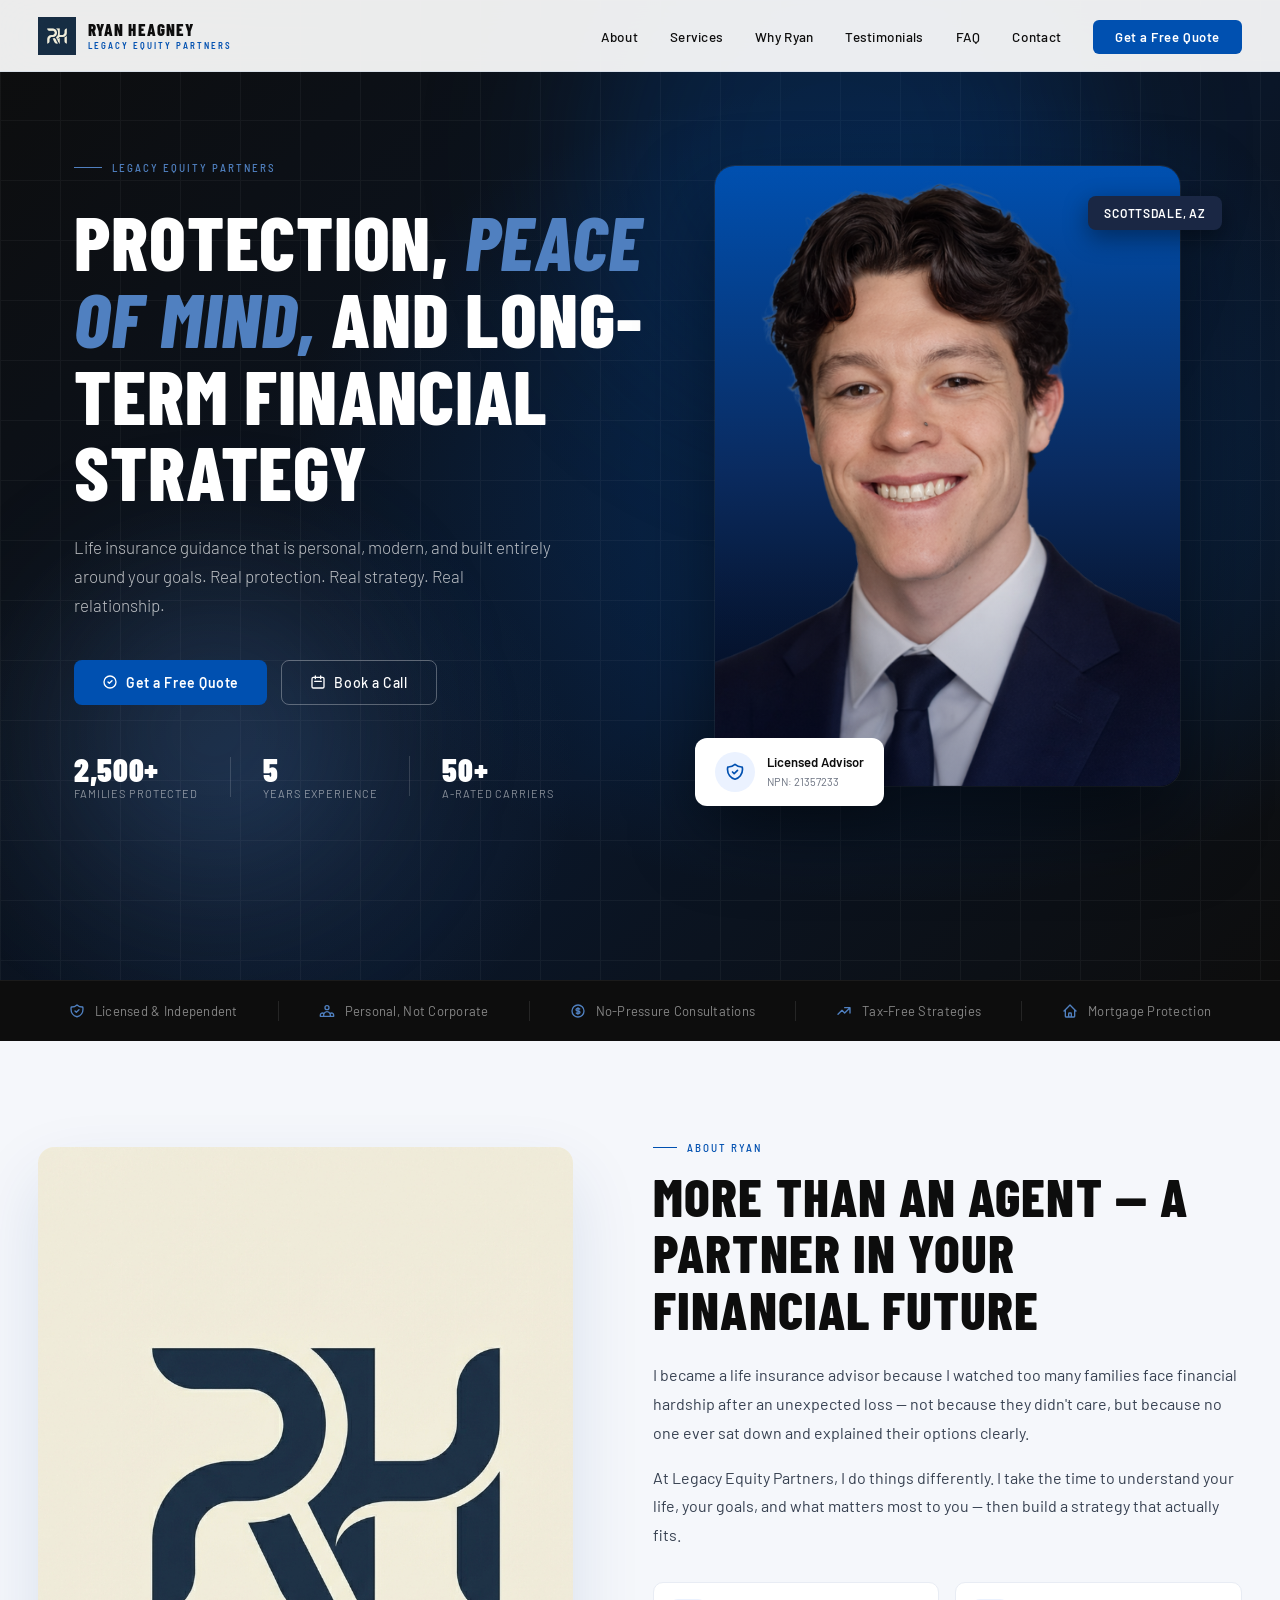
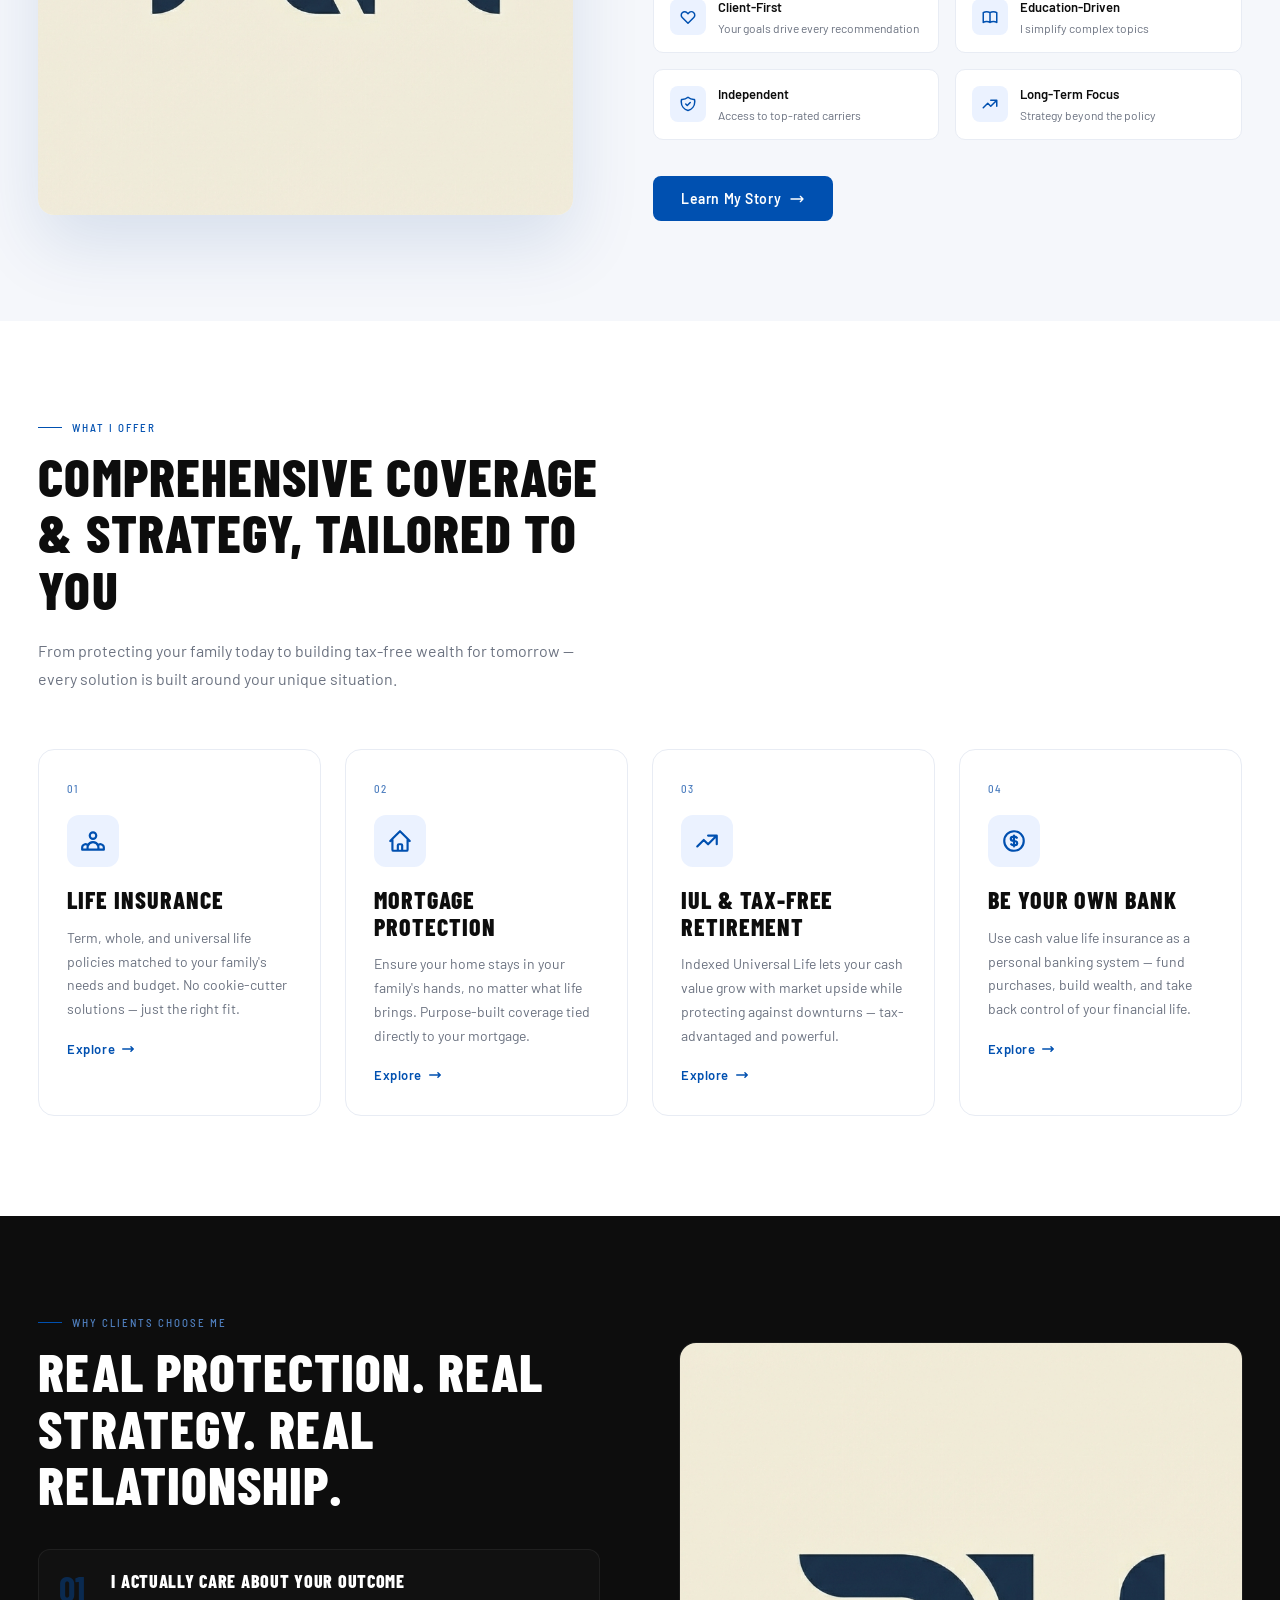
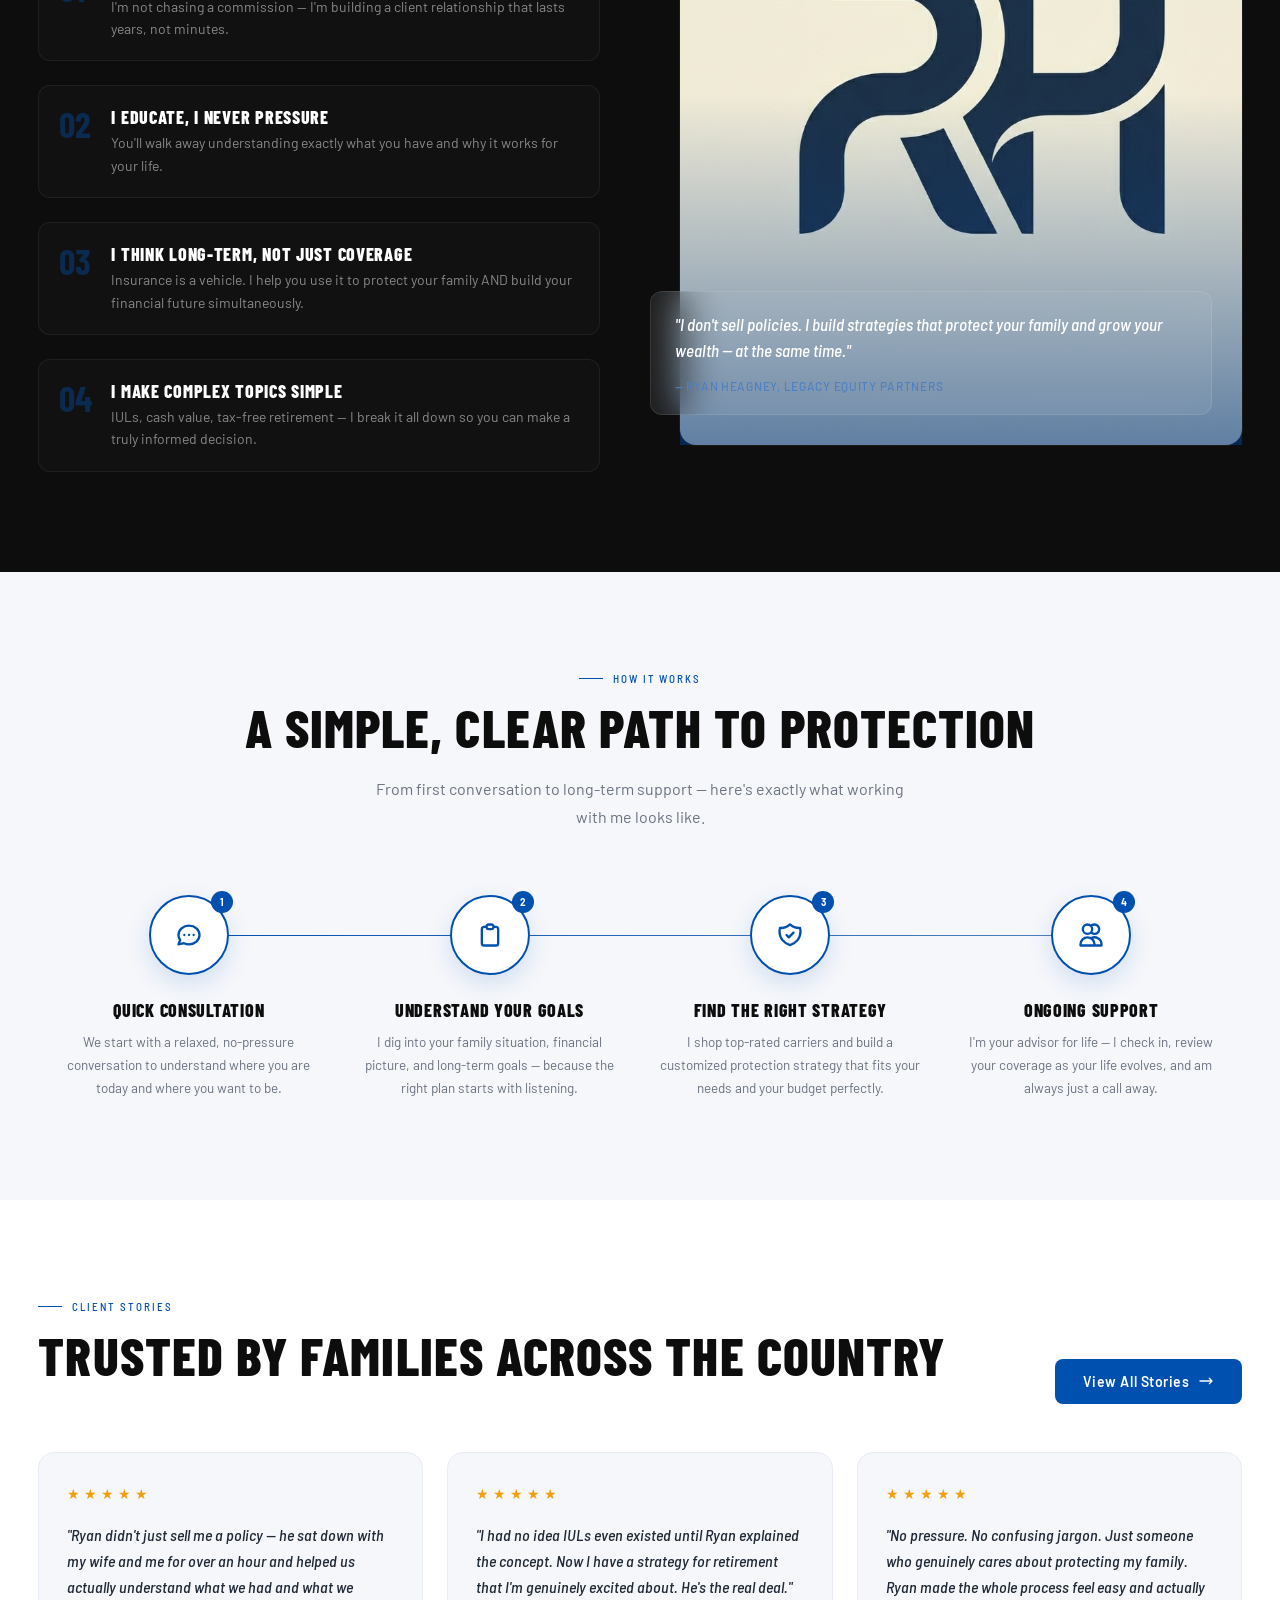
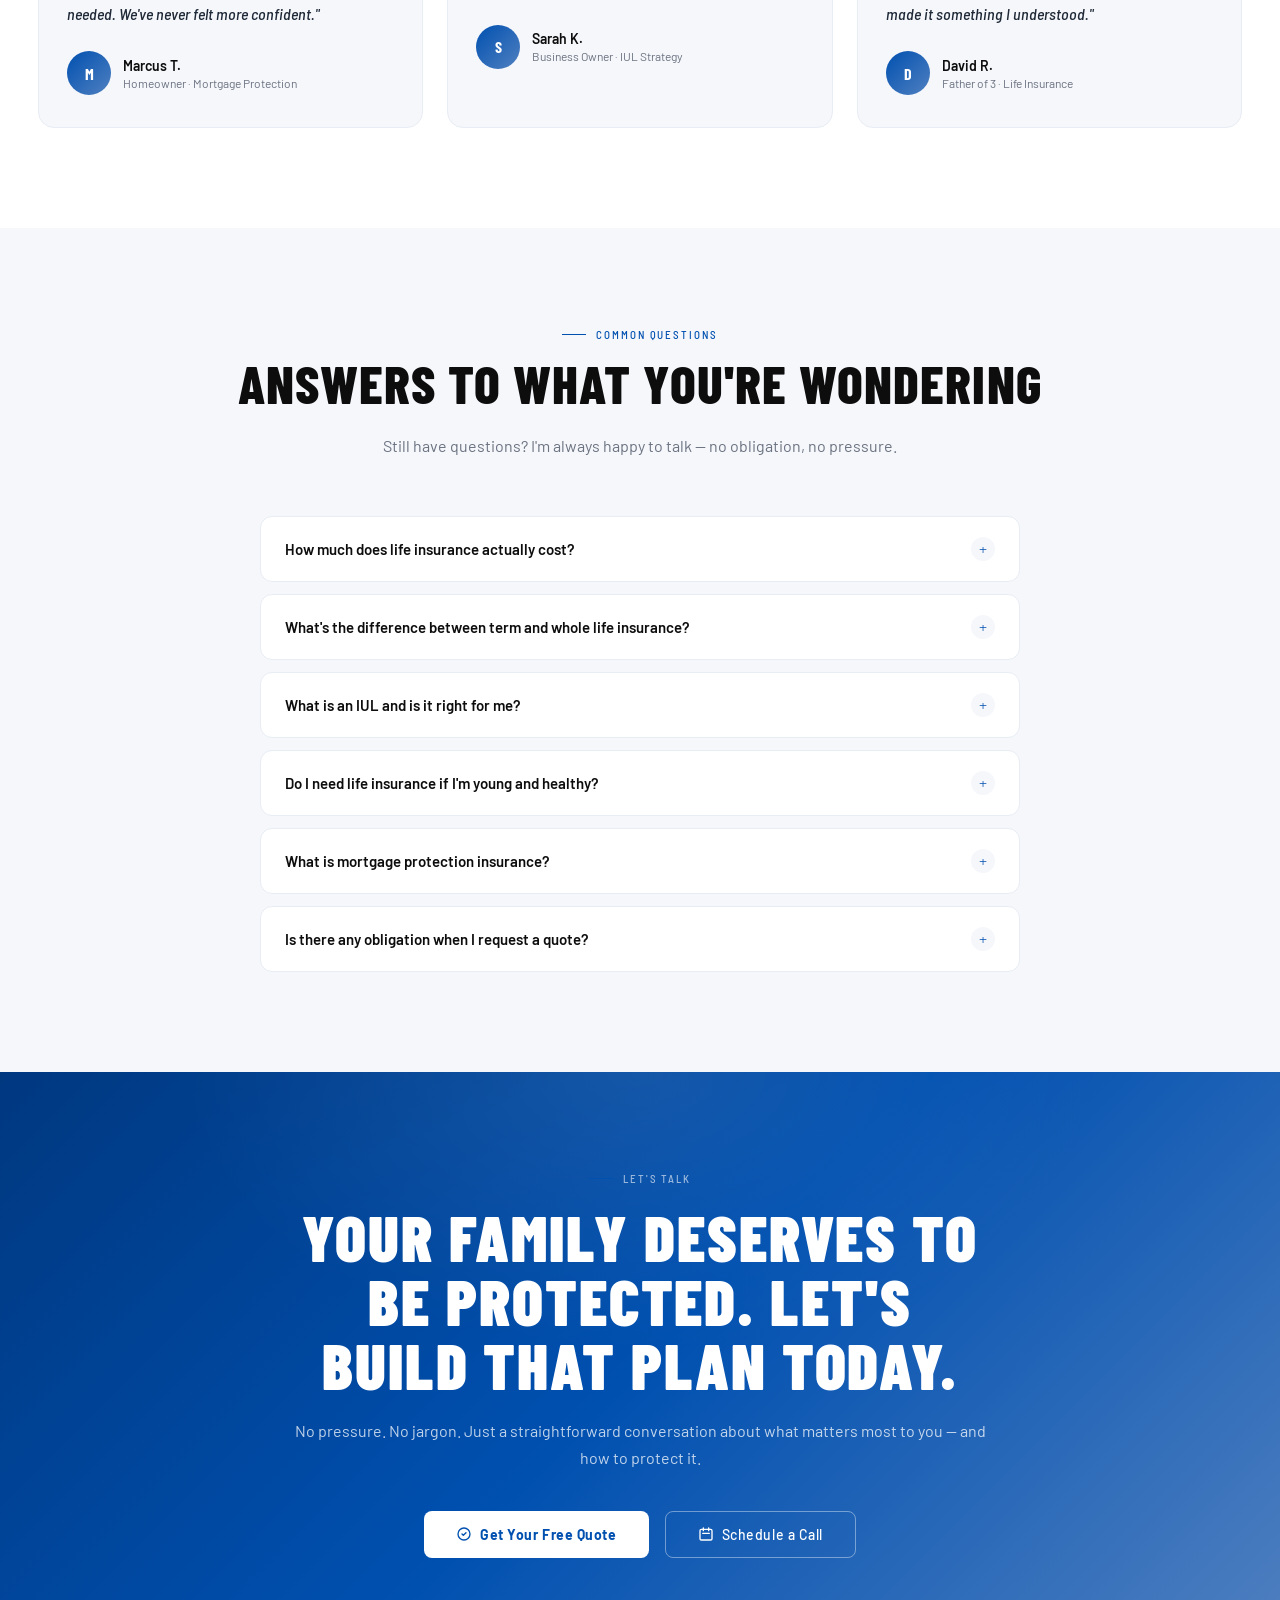
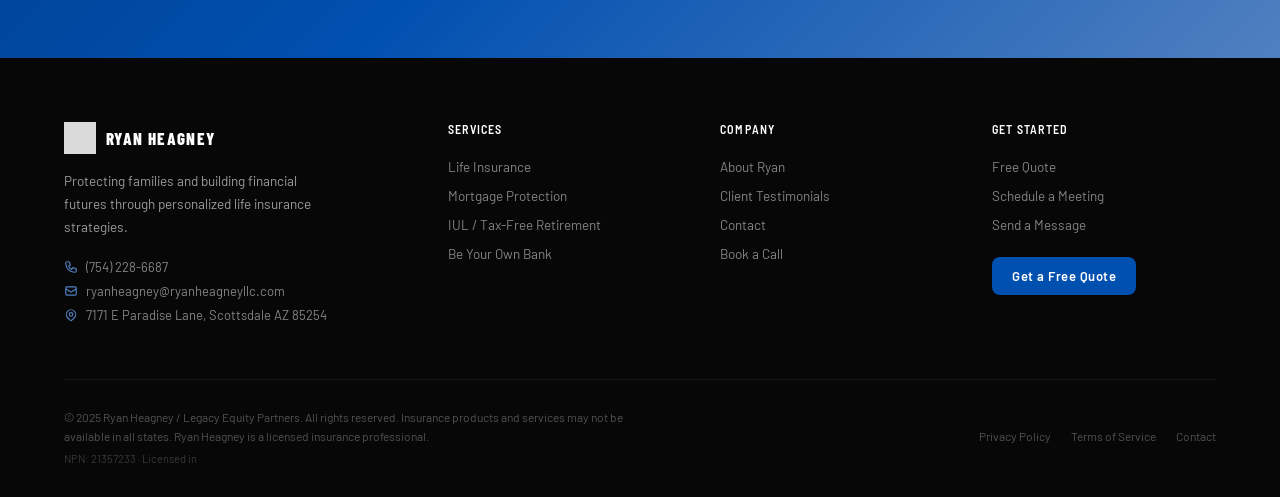
==== index.html @ da9a0074 "Change Scottsdale AZ tag to deep navy to match Ryan's suit" ====
<!DOCTYPE html>
<html lang="en">
<head>
<meta charset="UTF-8">
<meta name="viewport" content="width=device-width, initial-scale=1.0">
<title>Ryan Heagney | Legacy Equity Partners</title>
<meta name="description" content="Ryan Heagney — personalized life insurance, mortgage protection, IUL, and tax-free retirement strategies. Legacy Equity Partners, Scottsdale AZ.">
  <!-- Open Graph / Social Preview -->
  <meta property="og:type" content="website">
  <meta property="og:url" content="https://ryanheagney.com/">
  <meta property="og:title" content="Ryan Heagney | Legacy Equity Partners">
  <meta property="og:description" content="Personalized life insurance, mortgage protection, IUL, and tax-free retirement strategies. Scottsdale, AZ.">
  <meta property="og:image" content="https://ryanheagney.com/og-image.png">
  <meta property="og:image:width" content="1050">
  <meta property="og:image:height" content="600">
  <meta name="twitter:card" content="summary_large_image">
  <meta name="twitter:image" content="https://ryanheagney.com/og-image.png">

<link rel="preconnect" href="https://fonts.googleapis.com">
<link rel="preconnect" href="https://fonts.gstatic.com" crossorigin>
<link href="https://fonts.googleapis.com/css2?family=Barlow+Condensed:wght@400;500;600;700;800;900&family=Barlow:wght@300;400;500;600;700&family=Barlow+Semi+Condensed:wght@400;500;600;700&display=swap" rel="stylesheet">
<style>
:root {
  --blue-primary: #0050B0;
  --blue-secondary: #5080C0;
  --blue-dark: #003880;
  --blue-light: #EBF2FF;
  --black: #0D0D0D;
  --white: #FFFFFF;
  --gray-light: #F5F7FB;
  --gray-mid: #E8ECF4;
  --gray-text: #6B7280;
  --gold: #C9A84C;
  --font-display: "Barlow Condensed", "Barlow Semi Condensed", sans-serif;
  --font-body: "Barlow", sans-serif;
  --font-mono: "Barlow Semi Condensed", sans-serif;
}

*, *::before, *::after { box-sizing: border-box; margin: 0; padding: 0; }

html { scroll-behavior: smooth; font-size: 16px; }

body {
  font-family: var(--font-body);
  color: var(--black);
  background: var(--white);
  overflow-x: hidden;
  -webkit-font-smoothing: antialiased;
}

/* ── NAVBAR ── */
nav {
  position: fixed; top: 0; left: 0; right: 0; z-index: 100;
  display: flex; align-items: center; justify-content: space-between;
  padding: 0 3%;
  height: 72px;
  background: rgba(255,255,255,0.92);
  backdrop-filter: blur(20px);
  border-bottom: 1px solid rgba(0,80,176,0.08);
  transition: all 0.3s ease;
}
nav.scrolled {
  height: 64px;
  background: rgba(255,255,255,0.97);
  box-shadow: 0 4px 30px rgba(0,56,128,0.08);
}
.nav-logo {
  display: flex; align-items: center; gap: 12px; text-decoration: none;
}
.nav-logo img { height: 38px; width: auto; }
.nav-logo-text { display: flex; flex-direction: column; line-height: 1; }
.nav-logo-name {
  font-family: var(--font-display); font-weight: 800; font-size: 17px;
  color: var(--black); letter-spacing: 0.06em; text-transform: uppercase;
}
.nav-logo-sub {
  font-family: var(--font-mono); font-size: 9px; font-weight: 600;
  color: var(--blue-primary); letter-spacing: 0.22em; text-transform: uppercase;
  margin-top: 3px;
}
.nav-links {
  display: flex; align-items: center; gap: 32px;
  list-style: none;
}
.nav-links a {
  font-size: 13.5px; font-weight: 500; color: var(--black);
  text-decoration: none; letter-spacing: 0.02em;
  transition: color 0.2s;
  position: relative;
}
.nav-links a::after {
  content: ""; position: absolute; bottom: -3px; left: 0; right: 0;
  height: 1.5px; background: var(--blue-primary);
  transform: scaleX(0); transform-origin: left;
  transition: transform 0.25s ease;
}
.nav-links a:hover { color: var(--blue-primary); }
.nav-links a:hover::after { transform: scaleX(1); }
.nav-cta {
  background: var(--blue-primary); color: var(--white) !important;
  padding: 9px 22px; border-radius: 6px;
  font-size: 13px !important; font-weight: 600 !important;
  transition: background 0.2s, transform 0.2s !important;
  letter-spacing: 0.04em !important;
}
.nav-cta::after { display: none !important; }
.nav-cta:hover { background: var(--blue-dark) !important; transform: translateY(-1px) !important; }

.hamburger { display: none; flex-direction: column; gap: 5px; cursor: pointer; padding: 4px; }
.hamburger span { width: 24px; height: 2px; background: var(--black); border-radius: 2px; transition: all 0.3s; display: block; }

.mobile-menu {
  display: none; position: fixed; top: 72px; left: 0; right: 0;
  background: var(--white); border-bottom: 1px solid var(--gray-mid);
  padding: 20px 5% 28px; z-index: 99;
  box-shadow: 0 8px 30px rgba(0,0,0,0.08);
}
.mobile-menu.open { display: block; }
.mobile-menu a {
  display: block; padding: 12px 0; border-bottom: 1px solid var(--gray-mid);
  font-size: 15px; font-weight: 500; color: var(--black); text-decoration: none;
}
.mobile-menu a:last-child { border-bottom: none; }
.mobile-cta-wrap { margin-top: 16px; }
.mobile-cta-wrap a { border-bottom: none !important; }

/* ── HERO ── */
.hero {
  min-height: 100vh;
  background: var(--black);
  position: relative; overflow: hidden;
  display: flex; align-items: center;
  padding-top: 72px;
}
.hero-bg-gradient {
  position: absolute; inset: 0;
  background: radial-gradient(ellipse 80% 70% at 70% 50%, rgba(0,80,176,0.35) 0%, transparent 60%),
              radial-gradient(ellipse 50% 60% at 20% 80%, rgba(80,128,192,0.15) 0%, transparent 50%),
              linear-gradient(135deg, #0D0D0D 0%, #0a1628 60%, #0D0D0D 100%);
}
.hero-grid-lines {
  position: absolute; inset: 0; opacity: 0.04;
  background-image: linear-gradient(var(--white) 1px, transparent 1px),
                    linear-gradient(90deg, var(--white) 1px, transparent 1px);
  background-size: 60px 60px;
}
.hero-orb {
  position: absolute; border-radius: 50%;
  filter: blur(80px); pointer-events: none;
}
.hero-orb-1 {
  width: 500px; height: 500px;
  background: rgba(0,80,176,0.25);
  top: -100px; right: 15%;
  animation: orbFloat 8s ease-in-out infinite;
}
.hero-orb-2 {
  width: 300px; height: 300px;
  background: rgba(80,128,192,0.18);
  bottom: 10%; left: 5%;
  animation: orbFloat 11s ease-in-out infinite reverse;
}
@keyframes orbFloat {
  0%, 100% { transform: translateY(0px) scale(1); }
  50% { transform: translateY(-30px) scale(1.05); }
}
.hero-inner {
  position: relative; z-index: 2;
  width: 100%; max-width: 1400px; margin: 0 auto;
  padding: 80px 3% 80px;
  display: grid; grid-template-columns: 55fr 45fr;
  gap: 40px; align-items: center;
}
.hero-content { color: var(--white); }
.hero-eyebrow {
  display: inline-flex; align-items: center; gap: 10px;
  font-family: var(--font-mono); font-size: 11px; font-weight: 500;
  letter-spacing: 0.18em; text-transform: uppercase;
  color: var(--blue-secondary);
  margin-bottom: 28px;
  opacity: 0; animation: fadeUp 0.7s ease 0.2s forwards;
}
.hero-eyebrow::before {
  content: ""; width: 28px; height: 1px; background: var(--blue-secondary);
}
.hero-headline {
  font-family: var(--font-display);
  font-size: clamp(46px, 6vw, 80px);
  font-weight: 800; line-height: 1.0;
  margin-bottom: 24px; letter-spacing: 0.01em;
  text-transform: uppercase;
  opacity: 0; animation: fadeUp 0.7s ease 0.4s forwards;
}
.hero-headline em {
  font-style: italic; color: var(--blue-secondary);
}
.hero-sub {
  font-size: 17px; font-weight: 300; line-height: 1.7;
  color: rgba(255,255,255,0.72); max-width: 480px;
  margin-bottom: 40px;
  opacity: 0; animation: fadeUp 0.7s ease 0.6s forwards;
}
.hero-actions {
  display: flex; gap: 14px; flex-wrap: wrap;
  opacity: 0; animation: fadeUp 0.7s ease 0.8s forwards;
}
.btn-primary {
  display: inline-flex; align-items: center; gap: 8px;
  background: var(--blue-primary); color: var(--white);
  padding: 14px 28px; border-radius: 8px;
  font-size: 14px; font-weight: 600; letter-spacing: 0.04em;
  text-decoration: none; transition: all 0.25s ease;
  border: none; cursor: pointer;
}
.btn-primary:hover { background: var(--blue-dark); transform: translateY(-2px); box-shadow: 0 8px 25px rgba(0,80,176,0.4); }
.btn-outline {
  display: inline-flex; align-items: center; gap: 8px;
  background: transparent; color: var(--white);
  padding: 13px 28px; border-radius: 8px;
  font-size: 14px; font-weight: 500; letter-spacing: 0.04em;
  text-decoration: none; transition: all 0.25s ease;
  border: 1.5px solid rgba(255,255,255,0.3); cursor: pointer;
}
.btn-outline:hover { border-color: var(--white); background: rgba(255,255,255,0.07); transform: translateY(-2px); }
.hero-trust {
  margin-top: 48px; display: flex; gap: 32px; flex-wrap: wrap;
  opacity: 0; animation: fadeUp 0.7s ease 1s forwards;
}
.trust-item {
  display: flex; flex-direction: column; gap: 2px;
}
.trust-num {
  font-family: var(--font-display); font-size: 32px; font-weight: 900;
  color: var(--white); line-height: 1; text-transform: uppercase; letter-spacing: 0.02em;
}
.trust-label {
  font-size: 11px; font-weight: 400; letter-spacing: 0.08em;
  color: rgba(255,255,255,0.5); text-transform: uppercase;
}
.hero-divider {
  width: 1px; height: 40px; background: rgba(255,255,255,0.15);
  align-self: center;
}

/* Hero image panel */
.hero-image-wrap {
  position: relative;
  opacity: 0; animation: fadeLeft 0.9s ease 0.5s forwards;
}
.hero-img-card {
  position: relative; border-radius: 20px; overflow: hidden;
  aspect-ratio: 3/4; max-height: 620px;
  box-shadow: 0 40px 80px rgba(0,0,0,0.5), 0 0 0 1px rgba(255,255,255,0.08);
  background: linear-gradient(180deg, #0050B0 0%, #0a2a5e 50%, #050e1f 85%, #000000 100%);
}
.hero-img-card img {
  width: 100%; height: 100%; object-fit: cover; object-position: 35% 0%; display: block;
}
.hero-img-card::after {
  content: ""; position: absolute; inset: 0;
  background: linear-gradient(180deg, transparent 60%, rgba(0,20,70,0.3) 100%);
}
.hero-badge {
  position: absolute; bottom: -20px; left: -20px;
  background: var(--white); border-radius: 12px;
  padding: 14px 20px;
  box-shadow: 0 20px 50px rgba(0,0,0,0.2);
  display: flex; align-items: center; gap: 12px;
  z-index: 3;
}
.hero-badge-icon {
  width: 40px; height: 40px; border-radius: 50%;
  background: var(--blue-light);
  display: flex; align-items: center; justify-content: center;
  flex-shrink: 0;
}
.hero-badge-icon svg { width: 20px; height: 20px; color: var(--blue-primary); }
.hero-badge-text strong {
  display: block; font-size: 13px; font-weight: 600; color: var(--black);
}
.hero-badge-text span {
  font-size: 11px; color: var(--gray-text); font-weight: 400;
}
.hero-float-tag {
  position: absolute; top: 30px; right: -16px;
  background: #1a2744; color: var(--white);
  border-radius: 8px; padding: 10px 16px;
  font-size: 12px; font-weight: 600; letter-spacing: 0.06em;
  text-transform: uppercase; z-index: 3;
  box-shadow: 0 8px 25px rgba(0,0,0,0.4);
}

@keyframes fadeUp {
  from { opacity: 0; transform: translateY(24px); }
  to { opacity: 1; transform: translateY(0); }
}
@keyframes fadeLeft {
  from { opacity: 0; transform: translateX(30px); }
  to { opacity: 1; transform: translateX(0); }
}

/* ── TRUST BAR ── */
.trust-bar {
  background: var(--black);
  border-top: 1px solid rgba(255,255,255,0.06);
  padding: 20px 5%;
}
.trust-bar-inner {
  max-width: 1400px; margin: 0 auto;
  display: flex; align-items: center; justify-content: center;
  gap: 40px; flex-wrap: wrap;
}
.trust-bar-item {
  display: flex; align-items: center; gap: 10px;
  font-size: 13px; color: rgba(255,255,255,0.5);
  font-weight: 400; letter-spacing: 0.02em;
}
.trust-bar-item svg { width: 16px; height: 16px; color: var(--blue-secondary); flex-shrink: 0; }
.trust-bar-sep { width: 1px; height: 20px; background: rgba(255,255,255,0.1); }

/* ── SECTIONS GENERAL ── */
section { padding: 100px 3%; }
.section-inner { max-width: 1400px; margin: 0 auto; }

.section-eyebrow {
  font-family: var(--font-mono); font-size: 11px; font-weight: 500;
  letter-spacing: 0.18em; text-transform: uppercase;
  color: var(--blue-primary); margin-bottom: 14px;
  display: flex; align-items: center; gap: 10px;
}
.section-eyebrow::before { content: ""; width: 24px; height: 1px; background: var(--blue-primary); }

.section-title {
  font-family: var(--font-display);
  font-size: clamp(36px, 4.2vw, 58px); font-weight: 800;
  line-height: 1.05; letter-spacing: 0.02em;
  text-transform: uppercase; margin-bottom: 20px;
}
.section-sub {
  font-size: 16px; line-height: 1.75; color: var(--gray-text); max-width: 560px;
}

/* scroll reveal */
.reveal {
  opacity: 0; transform: translateY(30px);
  transition: opacity 0.7s ease, transform 0.7s ease;
}
.reveal.visible { opacity: 1; transform: none; }

/* ── ABOUT PREVIEW ── */
.about-section { background: var(--gray-light); }
.about-grid {
  display: grid; grid-template-columns: 1fr 1.1fr;
  gap: 80px; align-items: center;
}
.about-img-wrap { position: relative; }
.about-img-frame {
  border-radius: 16px; overflow: hidden;
  aspect-ratio: 4/5;
  box-shadow: 0 30px 70px rgba(0,56,128,0.12);
}
.about-img-frame img {
  width: 100%; height: 100%; object-fit: cover; object-position: 35% 0%; display: block;
  filter: saturate(0.9);
}
.about-accent {
  position: absolute; bottom: -24px; right: -24px;
  width: 160px; height: 160px;
  border-radius: 16px;
  background: linear-gradient(135deg, var(--blue-primary), var(--blue-secondary));
  z-index: -1;
}
.about-accent-2 {
  position: absolute; top: -12px; left: -12px;
  width: 80px; height: 80px; border-radius: 10px;
  background: var(--blue-light);
  z-index: -1;
}
.about-content { }
.about-title { margin-bottom: 24px; }
.about-body {
  font-size: 16px; line-height: 1.8; color: #374151;
  margin-bottom: 32px;
}
.about-body p { margin-bottom: 16px; }
.about-pillars {
  display: grid; grid-template-columns: 1fr 1fr;
  gap: 16px; margin-bottom: 36px;
}
.pillar {
  display: flex; align-items: flex-start; gap: 12px;
  padding: 16px; background: var(--white); border-radius: 10px;
  border: 1px solid var(--gray-mid);
}
.pillar-icon {
  width: 36px; height: 36px; border-radius: 8px;
  background: var(--blue-light);
  display: flex; align-items: center; justify-content: center;
  flex-shrink: 0;
}
.pillar-icon svg { width: 18px; height: 18px; color: var(--blue-primary); }
.pillar-text strong { display: block; font-size: 13px; font-weight: 600; margin-bottom: 2px; }
.pillar-text span { font-size: 12px; color: var(--gray-text); }

/* ── SERVICES ── */
.services-section { background: var(--white); }
.services-grid {
  display: grid; grid-template-columns: repeat(4, 1fr);
  gap: 24px; margin-top: 56px;
}
.service-card {
  background: var(--white); border: 1px solid var(--gray-mid);
  border-radius: 16px; padding: 32px 28px;
  transition: all 0.3s ease; cursor: pointer;
  position: relative; overflow: hidden;
}
.service-card::before {
  content: ""; position: absolute; top: 0; left: 0; right: 0;
  height: 3px; background: linear-gradient(90deg, var(--blue-primary), var(--blue-secondary));
  transform: scaleX(0); transform-origin: left; transition: transform 0.3s ease;
}
.service-card:hover { transform: translateY(-6px); box-shadow: 0 20px 50px rgba(0,80,176,0.1); border-color: var(--blue-secondary); }
.service-card:hover::before { transform: scaleX(1); }
.service-num {
  font-family: var(--font-mono); font-size: 11px; font-weight: 500;
  color: var(--blue-secondary); letter-spacing: 0.1em;
  margin-bottom: 20px;
}
.service-icon {
  width: 52px; height: 52px; border-radius: 12px;
  background: var(--blue-light); margin-bottom: 20px;
  display: flex; align-items: center; justify-content: center;
}
.service-icon svg { width: 26px; height: 26px; color: var(--blue-primary); }
.service-title {
  font-family: var(--font-display); font-size: 24px; font-weight: 800;
  margin-bottom: 12px; line-height: 1.1; text-transform: uppercase;
  letter-spacing: 0.04em;
}
.service-desc { font-size: 14px; line-height: 1.7; color: var(--gray-text); margin-bottom: 20px; }
.service-link {
  font-size: 13px; font-weight: 600; color: var(--blue-primary);
  text-decoration: none; letter-spacing: 0.04em;
  display: flex; align-items: center; gap: 6px;
  transition: gap 0.2s;
}
.service-card:hover .service-link { gap: 10px; }

/* ── WHY RYAN ── */
.why-section { background: var(--black); color: var(--white); }
.why-grid {
  display: grid; grid-template-columns: 1fr 1fr;
  gap: 80px; align-items: center;
}
.why-list { margin-top: 36px; display: flex; flex-direction: column; gap: 24px; }
.why-item {
  display: flex; gap: 16px; align-items: flex-start;
  padding: 20px; border-radius: 12px;
  border: 1px solid rgba(255,255,255,0.06);
  background: rgba(255,255,255,0.02);
  transition: all 0.3s;
}
.why-item:hover { background: rgba(0,80,176,0.12); border-color: rgba(0,80,176,0.3); }
.why-num {
  font-family: var(--font-display); font-size: 36px; font-weight: 700;
  color: rgba(0,80,176,0.4); line-height: 1; flex-shrink: 0;
  min-width: 36px;
}
.why-text strong { display: block; font-family: var(--font-display); font-size: 18px; font-weight: 800; margin-bottom: 4px; color: var(--white); text-transform: uppercase; letter-spacing: 0.04em; }
.why-text span { font-size: 14px; color: rgba(255,255,255,0.5); line-height: 1.6; }
.why-img-wrap { position: relative; }
.why-img-frame {
  border-radius: 16px; overflow: hidden; aspect-ratio: 4/5;
  box-shadow: 0 0 0 1px rgba(255,255,255,0.06);
}
.why-img-frame img {
  width: 100%; height: 100%; object-fit: cover; object-position: 35% 0%; display: block;
}
.why-img-frame::after {
  content: ""; position: absolute; inset: 0;
  background: linear-gradient(180deg, transparent 50%, rgba(0,56,128,0.6) 100%);
}
.why-quote {
  position: absolute; bottom: 30px; left: -30px; right: 30px;
  background: rgba(255,255,255,0.06); backdrop-filter: blur(20px);
  border: 1px solid rgba(255,255,255,0.1);
  border-radius: 12px; padding: 20px 24px; z-index: 2;
}
.why-quote p {
  font-family: "Barlow Semi Condensed", sans-serif; font-size: 17px;
  font-style: italic; font-weight: 500; color: var(--white); line-height: 1.5;
  margin-bottom: 12px;
}
.why-quote cite {
  font-size: 12px; font-style: normal; font-weight: 500;
  color: var(--blue-secondary); letter-spacing: 0.06em; text-transform: uppercase;
}

/* ── PROCESS ── */
.process-section { background: var(--gray-light); }
.process-header { text-align: center; margin-bottom: 64px; }
.process-header .section-sub { margin: 0 auto; }
.process-steps {
  display: grid; grid-template-columns: repeat(4, 1fr);
  gap: 0; position: relative;
}
.process-steps::before {
  content: ""; position: absolute; top: 40px; left: 12.5%; right: 12.5%;
  height: 1px; background: linear-gradient(90deg, var(--blue-primary), var(--blue-secondary));
  z-index: 0;
}
.process-step { text-align: center; padding: 0 20px; position: relative; z-index: 1; }
.step-circle {
  width: 80px; height: 80px; border-radius: 50%;
  background: var(--white); border: 2px solid var(--blue-primary);
  display: flex; align-items: center; justify-content: center;
  margin: 0 auto 24px; position: relative;
  box-shadow: 0 8px 25px rgba(0,80,176,0.15);
  transition: all 0.3s;
}
.process-step:hover .step-circle {
  background: var(--blue-primary); transform: scale(1.08);
}
.step-circle svg { width: 28px; height: 28px; color: var(--blue-primary); transition: color 0.3s; }
.process-step:hover .step-circle svg { color: var(--white); }
.step-num {
  position: absolute; top: -6px; right: -6px;
  width: 22px; height: 22px; border-radius: 50%;
  background: var(--blue-primary); color: var(--white);
  font-size: 10px; font-weight: 700; display: flex; align-items: center; justify-content: center;
}
.step-title { font-family: var(--font-display); font-size: 18px; font-weight: 800; margin-bottom: 10px; text-transform: uppercase; letter-spacing: 0.04em; }
.step-desc { font-size: 13.5px; line-height: 1.7; color: var(--gray-text); }

/* ── TESTIMONIALS ── */
.testimonials-section { background: var(--white); }
.testi-header { display: flex; justify-content: space-between; align-items: flex-end; margin-bottom: 48px; }
.testi-grid { display: grid; grid-template-columns: repeat(3, 1fr); gap: 24px; }
.testi-card {
  background: var(--gray-light); border-radius: 16px;
  padding: 32px 28px; border: 1px solid var(--gray-mid);
  transition: all 0.3s; position: relative;
}
.testi-card:hover { transform: translateY(-4px); box-shadow: 0 16px 40px rgba(0,80,176,0.08); }
.testi-stars { display: flex; gap: 4px; margin-bottom: 20px; }
.testi-stars span { color: #F59E0B; font-size: 14px; }
.testi-quote {
  font-family: "Barlow Semi Condensed", sans-serif; font-size: 16px;
  font-style: italic; font-weight: 500; line-height: 1.65; color: #1F2937;
  margin-bottom: 24px;
}
.testi-author { display: flex; align-items: center; gap: 12px; }
.testi-avatar {
  width: 44px; height: 44px; border-radius: 50%;
  background: linear-gradient(135deg, var(--blue-primary), var(--blue-secondary));
  display: flex; align-items: center; justify-content: center;
  font-size: 16px; font-weight: 700; color: var(--white);
  font-family: var(--font-display); flex-shrink: 0;
}
.testi-name { font-size: 14px; font-weight: 600; margin-bottom: 2px; }
.testi-role { font-size: 12px; color: var(--gray-text); }

/* ── FAQ ── */
.faq-section { background: var(--gray-light); }
.faq-header { text-align: center; margin-bottom: 56px; }
.faq-header .section-sub { margin: 0 auto; }
.faq-grid { max-width: 760px; margin: 0 auto; display: flex; flex-direction: column; gap: 12px; }
.faq-item {
  background: var(--white); border-radius: 12px;
  border: 1px solid var(--gray-mid); overflow: hidden;
  transition: border-color 0.2s;
}
.faq-item.open { border-color: var(--blue-secondary); }
.faq-question {
  display: flex; justify-content: space-between; align-items: center;
  padding: 20px 24px; cursor: pointer;
  font-size: 15px; font-weight: 600; color: var(--black);
  transition: color 0.2s;
}
.faq-item.open .faq-question { color: var(--blue-primary); }
.faq-icon {
  width: 24px; height: 24px; border-radius: 50%;
  background: var(--gray-light); flex-shrink: 0;
  display: flex; align-items: center; justify-content: center;
  font-size: 16px; font-weight: 300; transition: all 0.3s;
  color: var(--blue-primary);
}
.faq-item.open .faq-icon { background: var(--blue-primary); color: var(--white); transform: rotate(45deg); }
.faq-answer {
  max-height: 0; overflow: hidden; transition: max-height 0.35s ease, padding 0.35s ease;
  padding: 0 24px;
}
.faq-item.open .faq-answer { max-height: 300px; padding: 0 24px 20px; }
.faq-answer p { font-size: 14.5px; line-height: 1.75; color: var(--gray-text); }

/* ── FINAL CTA ── */
.cta-section {
  background: linear-gradient(135deg, var(--blue-dark) 0%, var(--blue-primary) 50%, var(--blue-secondary) 100%);
  text-align: center; position: relative; overflow: hidden;
}
.cta-section::before {
  content: ""; position: absolute; inset: 0;
  background: radial-gradient(ellipse 60% 80% at 50% 0%, rgba(255,255,255,0.08) 0%, transparent 60%);
}
.cta-inner { position: relative; z-index: 1; max-width: 700px; margin: 0 auto; }
.cta-title {
  font-family: var(--font-display); font-size: clamp(40px, 5vw, 66px);
  font-weight: 900; color: var(--white); margin-bottom: 20px; line-height: 1.0;
  text-transform: uppercase; letter-spacing: 0.03em;
}
.cta-sub { font-size: 16px; color: rgba(255,255,255,0.75); margin-bottom: 40px; line-height: 1.7; }
.cta-btns { display: flex; gap: 16px; justify-content: center; flex-wrap: wrap; }
.btn-white {
  background: var(--white); color: var(--blue-primary);
  padding: 15px 32px; border-radius: 8px;
  font-size: 14px; font-weight: 700; letter-spacing: 0.04em;
  text-decoration: none; transition: all 0.25s; border: none; cursor: pointer;
  display: inline-flex; align-items: center; gap: 8px;
}
.btn-white:hover { transform: translateY(-2px); box-shadow: 0 10px 30px rgba(0,0,0,0.2); }
.btn-outline-white {
  background: transparent; color: var(--white);
  padding: 14px 32px; border-radius: 8px;
  font-size: 14px; font-weight: 500; letter-spacing: 0.04em;
  text-decoration: none; transition: all 0.25s;
  border: 1.5px solid rgba(255,255,255,0.4);
  display: inline-flex; align-items: center; gap: 8px;
}
.btn-outline-white:hover { border-color: var(--white); background: rgba(255,255,255,0.1); transform: translateY(-2px); }

/* ── FOOTER ── */
footer {
  background: #070707; color: rgba(255,255,255,0.6);
  padding: 64px 5% 32px;
}
.footer-inner { max-width: 1400px; margin: 0 auto; }
.footer-top {
  display: grid; grid-template-columns: 1.5fr 1fr 1fr 1fr;
  gap: 48px; padding-bottom: 48px;
  border-bottom: 1px solid rgba(255,255,255,0.06);
}
.footer-brand { }
.footer-logo { display: flex; align-items: center; gap: 10px; margin-bottom: 16px; }
.footer-logo img { height: 32px; }
.footer-logo-text { font-family: var(--font-display); font-size: 17px; font-weight: 800; color: var(--white); letter-spacing: 0.08em; text-transform: uppercase; }
.footer-tagline { font-size: 13.5px; line-height: 1.7; max-width: 260px; margin-bottom: 20px; }
.footer-contact-item {
  display: flex; align-items: center; gap: 8px;
  font-size: 13px; margin-bottom: 8px; color: rgba(255,255,255,0.5);
}
.footer-contact-item svg { width: 14px; height: 14px; color: var(--blue-secondary); flex-shrink: 0; }
.footer-col-title {
  font-size: 12px; font-weight: 600; letter-spacing: 0.1em;
  text-transform: uppercase; color: var(--white);
  margin-bottom: 20px; font-family: var(--font-mono);
}
.footer-links { list-style: none; display: flex; flex-direction: column; gap: 10px; }
.footer-links a { font-size: 13.5px; color: rgba(255,255,255,0.5); text-decoration: none; transition: color 0.2s; }
.footer-links a:hover { color: var(--white); }
.footer-bottom {
  display: flex; justify-content: space-between; align-items: center;
  padding-top: 28px; flex-wrap: wrap; gap: 16px;
}
.footer-copy { font-size: 12px; color: rgba(255,255,255,0.3); line-height: 1.6; max-width: 600px; }
.footer-legal-links { display: flex; gap: 20px; }
.footer-legal-links a {
  font-size: 12px; color: rgba(255,255,255,0.3);
  text-decoration: none; transition: color 0.2s;
}
.footer-legal-links a:hover { color: var(--white); }
.footer-npn { margin-top: 6px; font-size: 11px; color: rgba(255,255,255,0.2); }

/* ── RESPONSIVE ── */
@media (max-width: 1024px) {
  .services-grid { grid-template-columns: repeat(2, 1fr); }
  .footer-top { grid-template-columns: 1fr 1fr; }
}
@media (max-width: 900px) {
  .hero-inner { grid-template-columns: 1fr; gap: 48px; }
  .hero-image-wrap { order: -1; max-width: 380px; margin: 0 auto; }
  .about-grid { grid-template-columns: 1fr; gap: 48px; }
  .about-img-wrap { max-width: 380px; }
  .why-grid { grid-template-columns: 1fr; gap: 48px; }
  .why-img-wrap { max-width: 380px; }
  .process-steps { grid-template-columns: repeat(2, 1fr); gap: 32px; }
  .process-steps::before { display: none; }
  .testi-grid { grid-template-columns: 1fr; }
  .testi-header { flex-direction: column; align-items: flex-start; gap: 16px; }
}
@media (max-width: 768px) {
  nav { padding: 0 3%; }
  .nav-links { display: none; }
  .hamburger { display: flex; }
  section { padding: 72px 5%; }
  .services-grid { grid-template-columns: 1fr; }
  .about-pillars { grid-template-columns: 1fr; }
  .footer-top { grid-template-columns: 1fr; gap: 32px; }
  .footer-bottom { flex-direction: column; align-items: flex-start; }
}
</style>
  <link href="https://assets.calendly.com/assets/external/widget.css" rel="stylesheet">
</head>
<body>

<!-- NAVBAR -->
<nav id="navbar">
  <a class="nav-logo" href="/">
    <img src="[data-uri]" alt="RH Logo">
    <div class="nav-logo-text">
      <span class="nav-logo-name">Ryan Heagney</span>
      <span class="nav-logo-sub">Legacy Equity Partners</span>
    </div>
  </a>
  <ul class="nav-links">
    <li><a href="#about">About</a></li>
    <li><a href="#services">Services</a></li>
    <li><a href="#why">Why Ryan</a></li>
    <li><a href="#testimonials">Testimonials</a></li>
    <li><a href="#faq">FAQ</a></li>
    <li><a href="contact.html">Contact</a></li>
    <li><a href="quote.html" class="nav-cta">Get a Free Quote</a></li>
  </ul>
  <div class="hamburger" onclick="toggleMenu()" id="hamburger">
    <span></span><span></span><span></span>
  </div>
</nav>
<div class="mobile-menu" id="mobileMenu">
  <a href="#about">About</a>
  <a href="#services">Services</a>
  <a href="#why">Why Ryan</a>
  <a href="#testimonials">Testimonials</a>
  <a href="#faq">FAQ</a>
  <a href="contact.html">Contact</a>
  <div class="mobile-cta-wrap">
    <a href="quote.html" class="btn-primary" style="width:100%;justify-content:center;margin-top:8px;">Get a Free Quote</a>
  </div>
</div>

<!-- HERO -->
<section class="hero" id="home">
  <div class="hero-bg-gradient"></div>
  <div class="hero-grid-lines"></div>
  <div class="hero-orb hero-orb-1"></div>
  <div class="hero-orb hero-orb-2"></div>
  <div class="hero-inner">
    <div class="hero-content">
      <div class="hero-eyebrow">Legacy Equity Partners</div>
      <h1 class="hero-headline">
        Protection, <em>Peace of Mind,</em> and Long-Term Financial Strategy
      </h1>
      <p class="hero-sub">
        Life insurance guidance that is personal, modern, and built entirely around your goals. Real protection. Real strategy. Real relationship.
      </p>
      <div class="hero-actions">
        <a href="quote.html" class="btn-primary">
          <svg xmlns="http://www.w3.org/2000/svg" width="16" height="16" fill="none" viewBox="0 0 24 24" stroke="currentColor" stroke-width="2"><path stroke-linecap="round" stroke-linejoin="round" d="M9 12l2 2 4-4m6 2a9 9 0 11-18 0 9 9 0 0118 0z"/></svg>
          Get a Free Quote
        </a>
        <a href="" onclick="Calendly.initPopupWidget({url:'https://calendly.com/ryanheagneysfc/life-insurance-meeting-w-ryan-heagney'});return false;" class="btn-outline">
          <svg xmlns="http://www.w3.org/2000/svg" width="16" height="16" fill="none" viewBox="0 0 24 24" stroke="currentColor" stroke-width="2"><path stroke-linecap="round" stroke-linejoin="round" d="M8 7V3m8 4V3m-9 8h10M5 21h14a2 2 0 002-2V7a2 2 0 00-2-2H5a2 2 0 00-2 2v12a2 2 0 002 2z"/></svg>
          Book a Call
        </a>
      </div>
      <div class="hero-trust">
        <div class="trust-item">
          <span class="trust-num">2,500+</span>
          <span class="trust-label">Families Protected</span>
        </div>
        <div class="hero-divider"></div>
        <div class="trust-item">
          <span class="trust-num">5</span>
          <span class="trust-label">Years Experience</span>
        </div>
        <div class="hero-divider"></div>
        <div class="trust-item">
          <span class="trust-num">50+</span>
          <span class="trust-label">A-Rated Carriers</span>
        </div>
      </div>
    </div>
    <div class="hero-image-wrap">
      <div class="hero-img-card">
        <img src="ryan-headshot.png" alt="Ryan Heagney">
      </div>
      <div class="hero-badge">
        <div class="hero-badge-icon">
          <svg xmlns="http://www.w3.org/2000/svg" fill="none" viewBox="0 0 24 24" stroke="currentColor" stroke-width="2"><path stroke-linecap="round" stroke-linejoin="round" d="M9 12l2 2 4-4m5.618-4.016A11.955 11.955 0 0112 2.944a11.955 11.955 0 01-8.618 3.04A12.02 12.02 0 003 9c0 5.591 3.824 10.29 9 11.622 5.176-1.332 9-6.03 9-11.622 0-1.042-.133-2.052-.382-3.016z"/></svg>
        </div>
        <div class="hero-badge-text">
          <strong>Licensed Advisor</strong>
          <span>NPN: 21357233</span>
        </div>
      </div>
      <div class="hero-float-tag">Scottsdale, AZ</div>
    </div>
  </div>
</section>

<!-- TRUST BAR -->
<div class="trust-bar">
  <div class="trust-bar-inner">
    <div class="trust-bar-item">
      <svg xmlns="http://www.w3.org/2000/svg" fill="none" viewBox="0 0 24 24" stroke="currentColor" stroke-width="2"><path stroke-linecap="round" stroke-linejoin="round" d="M9 12l2 2 4-4m5.618-4.016A11.955 11.955 0 0112 2.944a11.955 11.955 0 01-8.618 3.04A12.02 12.02 0 003 9c0 5.591 3.824 10.29 9 11.622 5.176-1.332 9-6.03 9-11.622 0-1.042-.133-2.052-.382-3.016z"/></svg>
      Licensed &amp; Independent
    </div>
    <div class="trust-bar-sep"></div>
    <div class="trust-bar-item">
      <svg xmlns="http://www.w3.org/2000/svg" fill="none" viewBox="0 0 24 24" stroke="currentColor" stroke-width="2"><path stroke-linecap="round" stroke-linejoin="round" d="M17 20h5v-2a3 3 0 00-5.356-1.857M17 20H7m10 0v-2c0-.656-.126-1.283-.356-1.857M7 20H2v-2a3 3 0 015.356-1.857M7 20v-2c0-.656.126-1.283.356-1.857m0 0a5.002 5.002 0 019.288 0M15 7a3 3 0 11-6 0 3 3 0 016 0z"/></svg>
      Personal, Not Corporate
    </div>
    <div class="trust-bar-sep"></div>
    <div class="trust-bar-item">
      <svg xmlns="http://www.w3.org/2000/svg" fill="none" viewBox="0 0 24 24" stroke="currentColor" stroke-width="2"><path stroke-linecap="round" stroke-linejoin="round" d="M12 8c-1.657 0-3 .895-3 2s1.343 2 3 2 3 .895 3 2-1.343 2-3 2m0-8c1.11 0 2.08.402 2.599 1M12 8V7m0 1v8m0 0v1m0-1c-1.11 0-2.08-.402-2.599-1M21 12a9 9 0 11-18 0 9 9 0 0118 0z"/></svg>
      No-Pressure Consultations
    </div>
    <div class="trust-bar-sep"></div>
    <div class="trust-bar-item">
      <svg xmlns="http://www.w3.org/2000/svg" fill="none" viewBox="0 0 24 24" stroke="currentColor" stroke-width="2"><path stroke-linecap="round" stroke-linejoin="round" d="M13 7h8m0 0v8m0-8l-8 8-4-4-6 6"/></svg>
      Tax-Free Strategies
    </div>
    <div class="trust-bar-sep"></div>
    <div class="trust-bar-item">
      <svg xmlns="http://www.w3.org/2000/svg" fill="none" viewBox="0 0 24 24" stroke="currentColor" stroke-width="2"><path stroke-linecap="round" stroke-linejoin="round" d="M3 12l2-2m0 0l7-7 7 7M5 10v10a1 1 0 001 1h3m10-11l2 2m-2-2v10a1 1 0 01-1 1h-3m-6 0a1 1 0 001-1v-4a1 1 0 011-1h2a1 1 0 011 1v4a1 1 0 001 1m-6 0h6"/></svg>
      Mortgage Protection
    </div>
  </div>
</div>

<!-- ABOUT PREVIEW -->
<section class="about-section reveal" id="about">
  <div class="section-inner about-grid">
    <div class="about-img-wrap reveal">
      <div class="about-img-frame">
        <img src="[data-uri]" alt="Ryan Heagney">
      </div>
      <div class="about-accent"></div>
      <div class="about-accent-2"></div>
    </div>
    <div class="about-content reveal">
      <div class="section-eyebrow">About Ryan</div>
      <h2 class="section-title about-title">More Than an Agent — A Partner in Your Financial Future</h2>
      <div class="about-body">
        <p>I became a life insurance advisor because I watched too many families face financial hardship after an unexpected loss — not because they didn't care, but because no one ever sat down and explained their options clearly.</p>
        <p>At Legacy Equity Partners, I do things differently. I take the time to understand your life, your goals, and what matters most to you — then build a strategy that actually fits.</p>
      </div>
      <div class="about-pillars">
        <div class="pillar">
          <div class="pillar-icon">
            <svg xmlns="http://www.w3.org/2000/svg" fill="none" viewBox="0 0 24 24" stroke="currentColor" stroke-width="2"><path stroke-linecap="round" stroke-linejoin="round" d="M4.318 6.318a4.5 4.5 0 000 6.364L12 20.364l7.682-7.682a4.5 4.5 0 00-6.364-6.364L12 7.636l-1.318-1.318a4.5 4.5 0 00-6.364 0z"/></svg>
          </div>
          <div class="pillar-text"><strong>Client-First</strong><span>Your goals drive every recommendation</span></div>
        </div>
        <div class="pillar">
          <div class="pillar-icon">
            <svg xmlns="http://www.w3.org/2000/svg" fill="none" viewBox="0 0 24 24" stroke="currentColor" stroke-width="2"><path stroke-linecap="round" stroke-linejoin="round" d="M12 6.253v13m0-13C10.832 5.477 9.246 5 7.5 5S4.168 5.477 3 6.253v13C4.168 18.477 5.754 18 7.5 18s3.332.477 4.5 1.253m0-13C13.168 5.477 14.754 5 16.5 5c1.747 0 3.332.477 4.5 1.253v13C19.832 18.477 18.247 18 16.5 18c-1.746 0-3.332.477-4.5 1.253"/></svg>
          </div>
          <div class="pillar-text"><strong>Education-Driven</strong><span>I simplify complex topics</span></div>
        </div>
        <div class="pillar">
          <div class="pillar-icon">
            <svg xmlns="http://www.w3.org/2000/svg" fill="none" viewBox="0 0 24 24" stroke="currentColor" stroke-width="2"><path stroke-linecap="round" stroke-linejoin="round" d="M9 12l2 2 4-4m5.618-4.016A11.955 11.955 0 0112 2.944a11.955 11.955 0 01-8.618 3.04A12.02 12.02 0 003 9c0 5.591 3.824 10.29 9 11.622 5.176-1.332 9-6.03 9-11.622 0-1.042-.133-2.052-.382-3.016z"/></svg>
          </div>
          <div class="pillar-text"><strong>Independent</strong><span>Access to top-rated carriers</span></div>
        </div>
        <div class="pillar">
          <div class="pillar-icon">
            <svg xmlns="http://www.w3.org/2000/svg" fill="none" viewBox="0 0 24 24" stroke="currentColor" stroke-width="2"><path stroke-linecap="round" stroke-linejoin="round" d="M13 7h8m0 0v8m0-8l-8 8-4-4-6 6"/></svg>
          </div>
          <div class="pillar-text"><strong>Long-Term Focus</strong><span>Strategy beyond the policy</span></div>
        </div>
      </div>
      <a href="about.html" class="btn-primary">Learn My Story
        <svg xmlns="http://www.w3.org/2000/svg" width="16" height="16" fill="none" viewBox="0 0 24 24" stroke="currentColor" stroke-width="2"><path stroke-linecap="round" stroke-linejoin="round" d="M17 8l4 4m0 0l-4 4m4-4H3"/></svg>
      </a>
    </div>
  </div>
</section>

<!-- SERVICES -->
<section class="services-section" id="services">
  <div class="section-inner">
    <div class="reveal" style="max-width:560px;">
      <div class="section-eyebrow">What I Offer</div>
      <h2 class="section-title">Comprehensive Coverage &amp; Strategy, Tailored to You</h2>
      <p class="section-sub">From protecting your family today to building tax-free wealth for tomorrow — every solution is built around your unique situation.</p>
    </div>
    <div class="services-grid">
      <div class="service-card reveal">
        <div class="service-num">01</div>
        <div class="service-icon">
          <svg xmlns="http://www.w3.org/2000/svg" fill="none" viewBox="0 0 24 24" stroke="currentColor" stroke-width="2"><path stroke-linecap="round" stroke-linejoin="round" d="M17 20h5v-2a3 3 0 00-5.356-1.857M17 20H7m10 0v-2c0-.656-.126-1.283-.356-1.857M7 20H2v-2a3 3 0 015.356-1.857M7 20v-2c0-.656.126-1.283.356-1.857m0 0a5.002 5.002 0 019.288 0M15 7a3 3 0 11-6 0 3 3 0 016 0z"/></svg>
        </div>
        <div class="service-title">Life Insurance</div>
        <p class="service-desc">Term, whole, and universal life policies matched to your family's needs and budget. No cookie-cutter solutions — just the right fit.</p>
        <a href="services.html#life" class="service-link">Explore <svg xmlns="http://www.w3.org/2000/svg" width="14" height="14" fill="none" viewBox="0 0 24 24" stroke="currentColor" stroke-width="2.5"><path stroke-linecap="round" stroke-linejoin="round" d="M17 8l4 4m0 0l-4 4m4-4H3"/></svg></a>
      </div>
      <div class="service-card reveal">
        <div class="service-num">02</div>
        <div class="service-icon">
          <svg xmlns="http://www.w3.org/2000/svg" fill="none" viewBox="0 0 24 24" stroke="currentColor" stroke-width="2"><path stroke-linecap="round" stroke-linejoin="round" d="M3 12l2-2m0 0l7-7 7 7M5 10v10a1 1 0 001 1h3m10-11l2 2m-2-2v10a1 1 0 01-1 1h-3m-6 0a1 1 0 001-1v-4a1 1 0 011-1h2a1 1 0 011 1v4a1 1 0 001 1m-6 0h6"/></svg>
        </div>
        <div class="service-title">Mortgage Protection</div>
        <p class="service-desc">Ensure your home stays in your family's hands, no matter what life brings. Purpose-built coverage tied directly to your mortgage.</p>
        <a href="services.html#mortgage" class="service-link">Explore <svg xmlns="http://www.w3.org/2000/svg" width="14" height="14" fill="none" viewBox="0 0 24 24" stroke="currentColor" stroke-width="2.5"><path stroke-linecap="round" stroke-linejoin="round" d="M17 8l4 4m0 0l-4 4m4-4H3"/></svg></a>
      </div>
      <div class="service-card reveal">
        <div class="service-num">03</div>
        <div class="service-icon">
          <svg xmlns="http://www.w3.org/2000/svg" fill="none" viewBox="0 0 24 24" stroke="currentColor" stroke-width="2"><path stroke-linecap="round" stroke-linejoin="round" d="M13 7h8m0 0v8m0-8l-8 8-4-4-6 6"/></svg>
        </div>
        <div class="service-title">IUL &amp; Tax-Free Retirement</div>
        <p class="service-desc">Indexed Universal Life lets your cash value grow with market upside while protecting against downturns — tax-advantaged and powerful.</p>
        <a href="services.html#iul" class="service-link">Explore <svg xmlns="http://www.w3.org/2000/svg" width="14" height="14" fill="none" viewBox="0 0 24 24" stroke="currentColor" stroke-width="2.5"><path stroke-linecap="round" stroke-linejoin="round" d="M17 8l4 4m0 0l-4 4m4-4H3"/></svg></a>
      </div>
      <div class="service-card reveal">
        <div class="service-num">04</div>
        <div class="service-icon">
          <svg xmlns="http://www.w3.org/2000/svg" fill="none" viewBox="0 0 24 24" stroke="currentColor" stroke-width="2"><path stroke-linecap="round" stroke-linejoin="round" d="M12 8c-1.657 0-3 .895-3 2s1.343 2 3 2 3 .895 3 2-1.343 2-3 2m0-8c1.11 0 2.08.402 2.599 1M12 8V7m0 1v8m0 0v1m0-1c-1.11 0-2.08-.402-2.599-1M21 12a9 9 0 11-18 0 9 9 0 0118 0z"/></svg>
        </div>
        <div class="service-title">Be Your Own Bank</div>
        <p class="service-desc">Use cash value life insurance as a personal banking system — fund purchases, build wealth, and take back control of your financial life.</p>
        <a href="services.html#bank" class="service-link">Explore <svg xmlns="http://www.w3.org/2000/svg" width="14" height="14" fill="none" viewBox="0 0 24 24" stroke="currentColor" stroke-width="2.5"><path stroke-linecap="round" stroke-linejoin="round" d="M17 8l4 4m0 0l-4 4m4-4H3"/></svg></a>
      </div>
    </div>
  </div>
</section>

<!-- WHY RYAN -->
<section class="why-section" id="why">
  <div class="section-inner why-grid">
    <div class="reveal">
      <div class="section-eyebrow" style="color:var(--blue-secondary);">Why Clients Choose Me</div>
      <h2 class="section-title" style="color:var(--white);">Real Protection. Real Strategy. Real Relationship.</h2>
      <div class="why-list">
        <div class="why-item">
          <div class="why-num">01</div>
          <div class="why-text">
            <strong>I actually care about your outcome</strong>
            <span>I'm not chasing a commission — I'm building a client relationship that lasts years, not minutes.</span>
          </div>
        </div>
        <div class="why-item">
          <div class="why-num">02</div>
          <div class="why-text">
            <strong>I educate, I never pressure</strong>
            <span>You'll walk away understanding exactly what you have and why it works for your life.</span>
          </div>
        </div>
        <div class="why-item">
          <div class="why-num">03</div>
          <div class="why-text">
            <strong>I think long-term, not just coverage</strong>
            <span>Insurance is a vehicle. I help you use it to protect your family AND build your financial future simultaneously.</span>
          </div>
        </div>
        <div class="why-item">
          <div class="why-num">04</div>
          <div class="why-text">
            <strong>I make complex topics simple</strong>
            <span>IULs, cash value, tax-free retirement — I break it all down so you can make a truly informed decision.</span>
          </div>
        </div>
      </div>
    </div>
    <div class="why-img-wrap reveal">
      <div class="why-img-frame">
        <img src="[data-uri]" alt="Ryan Heagney">
      </div>
      <div class="why-quote">
        <p>"I don't sell policies. I build strategies that protect your family and grow your wealth — at the same time."</p>
        <cite>— Ryan Heagney, Legacy Equity Partners</cite>
      </div>
    </div>
  </div>
</section>

<!-- PROCESS -->
<section class="process-section" id="process">
  <div class="section-inner">
    <div class="process-header reveal">
      <div class="section-eyebrow" style="justify-content:center;">How It Works</div>
      <h2 class="section-title">A Simple, Clear Path to Protection</h2>
      <p class="section-sub">From first conversation to long-term support — here's exactly what working with me looks like.</p>
    </div>
    <div class="process-steps">
      <div class="process-step reveal">
        <div class="step-circle">
          <div class="step-num">1</div>
          <svg xmlns="http://www.w3.org/2000/svg" fill="none" viewBox="0 0 24 24" stroke="currentColor" stroke-width="2"><path stroke-linecap="round" stroke-linejoin="round" d="M8 12h.01M12 12h.01M16 12h.01M21 12c0 4.418-4.03 8-9 8a9.863 9.863 0 01-4.255-.949L3 20l1.395-3.72C3.512 15.042 3 13.574 3 12c0-4.418 4.03-8 9-8s9 3.582 9 8z"/></svg>
        </div>
        <div class="step-title">Quick Consultation</div>
        <p class="step-desc">We start with a relaxed, no-pressure conversation to understand where you are today and where you want to be.</p>
      </div>
      <div class="process-step reveal">
        <div class="step-circle">
          <div class="step-num">2</div>
          <svg xmlns="http://www.w3.org/2000/svg" fill="none" viewBox="0 0 24 24" stroke="currentColor" stroke-width="2"><path stroke-linecap="round" stroke-linejoin="round" d="M9 5H7a2 2 0 00-2 2v12a2 2 0 002 2h10a2 2 0 002-2V7a2 2 0 00-2-2h-2M9 5a2 2 0 002 2h2a2 2 0 002-2M9 5a2 2 0 012-2h2a2 2 0 012 2"/></svg>
        </div>
        <div class="step-title">Understand Your Goals</div>
        <p class="step-desc">I dig into your family situation, financial picture, and long-term goals — because the right plan starts with listening.</p>
      </div>
      <div class="process-step reveal">
        <div class="step-circle">
          <div class="step-num">3</div>
          <svg xmlns="http://www.w3.org/2000/svg" fill="none" viewBox="0 0 24 24" stroke="currentColor" stroke-width="2"><path stroke-linecap="round" stroke-linejoin="round" d="M9 12l2 2 4-4m5.618-4.016A11.955 11.955 0 0112 2.944a11.955 11.955 0 01-8.618 3.04A12.02 12.02 0 003 9c0 5.591 3.824 10.29 9 11.622 5.176-1.332 9-6.03 9-11.622 0-1.042-.133-2.052-.382-3.016z"/></svg>
        </div>
        <div class="step-title">Find the Right Strategy</div>
        <p class="step-desc">I shop top-rated carriers and build a customized protection strategy that fits your needs and your budget perfectly.</p>
      </div>
      <div class="process-step reveal">
        <div class="step-circle">
          <div class="step-num">4</div>
          <svg xmlns="http://www.w3.org/2000/svg" fill="none" viewBox="0 0 24 24" stroke="currentColor" stroke-width="2"><path stroke-linecap="round" stroke-linejoin="round" d="M12 4.354a4 4 0 110 5.292M15 21H3v-1a6 6 0 0112 0v1zm0 0h6v-1a6 6 0 00-9-5.197M13 7a4 4 0 11-8 0 4 4 0 018 0z"/></svg>
        </div>
        <div class="step-title">Ongoing Support</div>
        <p class="step-desc">I'm your advisor for life — I check in, review your coverage as your life evolves, and am always just a call away.</p>
      </div>
    </div>
  </div>
</section>

<!-- TESTIMONIALS -->
<section class="testimonials-section" id="testimonials">
  <div class="section-inner">
    <div class="testi-header reveal">
      <div>
        <div class="section-eyebrow">Client Stories</div>
        <h2 class="section-title">Trusted by Families Across the Country</h2>
      </div>
      <a href="testimonials.html" class="btn-primary" style="white-space:nowrap;">
        View All Stories
        <svg xmlns="http://www.w3.org/2000/svg" width="16" height="16" fill="none" viewBox="0 0 24 24" stroke="currentColor" stroke-width="2"><path stroke-linecap="round" stroke-linejoin="round" d="M17 8l4 4m0 0l-4 4m4-4H3"/></svg>
      </a>
    </div>
    <div class="testi-grid">
      <div class="testi-card reveal">
        <div class="testi-stars"><span>★</span><span>★</span><span>★</span><span>★</span><span>★</span></div>
        <p class="testi-quote">"Ryan didn't just sell me a policy — he sat down with my wife and me for over an hour and helped us actually understand what we had and what we needed. We've never felt more confident."</p>
        <div class="testi-author">
          <div class="testi-avatar">M</div>
          <div><div class="testi-name">Marcus T.</div><div class="testi-role">Homeowner · Mortgage Protection</div></div>
        </div>
      </div>
      <div class="testi-card reveal">
        <div class="testi-stars"><span>★</span><span>★</span><span>★</span><span>★</span><span>★</span></div>
        <p class="testi-quote">"I had no idea IULs even existed until Ryan explained the concept. Now I have a strategy for retirement that I'm genuinely excited about. He's the real deal."</p>
        <div class="testi-author">
          <div class="testi-avatar">S</div>
          <div><div class="testi-name">Sarah K.</div><div class="testi-role">Business Owner · IUL Strategy</div></div>
        </div>
      </div>
      <div class="testi-card reveal">
        <div class="testi-stars"><span>★</span><span>★</span><span>★</span><span>★</span><span>★</span></div>
        <p class="testi-quote">"No pressure. No confusing jargon. Just someone who genuinely cares about protecting my family. Ryan made the whole process feel easy and actually made it something I understood."</p>
        <div class="testi-author">
          <div class="testi-avatar">D</div>
          <div><div class="testi-name">David R.</div><div class="testi-role">Father of 3 · Life Insurance</div></div>
        </div>
      </div>
    </div>
  </div>
</section>

<!-- FAQ -->
<section class="faq-section" id="faq">
  <div class="section-inner">
    <div class="faq-header reveal">
      <div class="section-eyebrow" style="justify-content:center;">Common Questions</div>
      <h2 class="section-title">Answers to What You're Wondering</h2>
      <p class="section-sub">Still have questions? I'm always happy to talk — no obligation, no pressure.</p>
    </div>
    <div class="faq-grid">
      <div class="faq-item">
        <div class="faq-question" onclick="toggleFaq(this)">
          How much does life insurance actually cost?
          <div class="faq-icon">+</div>
        </div>
        <div class="faq-answer"><p>It depends on your age, health, and the coverage amount you choose. Many healthy individuals can get strong term coverage for under 0–0 a month. The earlier you lock in rates, the better — and I'll shop multiple carriers to find you the best option.</p></div>
      </div>
      <div class="faq-item">
        <div class="faq-question" onclick="toggleFaq(this)">
          What's the difference between term and whole life insurance?
          <div class="faq-icon">+</div>
        </div>
        <div class="faq-answer"><p>Term insurance covers you for a set period (10, 20, 30 years) and is the most affordable pure protection. Whole life covers you for life and builds cash value over time. The right choice depends entirely on your goals — and I'll help you figure that out.</p></div>
      </div>
      <div class="faq-item">
        <div class="faq-question" onclick="toggleFaq(this)">
          What is an IUL and is it right for me?
          <div class="faq-icon">+</div>
        </div>
        <div class="faq-answer"><p>An Indexed Universal Life (IUL) is a permanent life insurance policy where the cash value is tied to a stock market index — giving you upside potential with downside protection. It's a powerful tool for tax-free retirement income. Whether it's right for you depends on your financial situation and goals, which we'll explore together.</p></div>
      </div>
      <div class="faq-item">
        <div class="faq-question" onclick="toggleFaq(this)">
          Do I need life insurance if I'm young and healthy?
          <div class="faq-icon">+</div>
        </div>
        <div class="faq-answer"><p>Being young and healthy is actually the best time to get covered — you'll lock in the lowest possible rates before health changes affect your premiums. Many of my best strategies are built for exactly this situation.</p></div>
      </div>
      <div class="faq-item">
        <div class="faq-question" onclick="toggleFaq(this)">
          What is mortgage protection insurance?
          <div class="faq-icon">+</div>
        </div>
        <div class="faq-answer"><p>Mortgage protection is a life insurance policy specifically designed to pay off or continue paying your mortgage if you pass away unexpectedly. It gives your family the ability to stay in their home without financial stress during an already difficult time.</p></div>
      </div>
      <div class="faq-item">
        <div class="faq-question" onclick="toggleFaq(this)">
          Is there any obligation when I request a quote?
          <div class="faq-icon">+</div>
        </div>
        <div class="faq-answer"><p>Absolutely none. A quote is just information — it helps you understand your options. I'll never pressure you to make a decision, and I'll make sure you feel informed and confident whatever you choose.</p></div>
      </div>
    </div>
  </div>
</section>

<!-- FINAL CTA -->
<section class="cta-section">
  <div class="section-inner cta-inner reveal">
    <div class="section-eyebrow" style="color:rgba(255,255,255,0.6); justify-content:center; margin-bottom:20px;">Let's Talk</div>
    <h2 class="cta-title">Your Family Deserves to Be Protected. Let's Build That Plan Today.</h2>
    <p class="cta-sub">No pressure. No jargon. Just a straightforward conversation about what matters most to you — and how to protect it.</p>
    <div class="cta-btns">
      <a href="quote.html" class="btn-white">
        <svg xmlns="http://www.w3.org/2000/svg" width="16" height="16" fill="none" viewBox="0 0 24 24" stroke="currentColor" stroke-width="2"><path stroke-linecap="round" stroke-linejoin="round" d="M9 12l2 2 4-4m6 2a9 9 0 11-18 0 9 9 0 0118 0z"/></svg>
        Get Your Free Quote
      </a>
      <a href="" onclick="Calendly.initPopupWidget({url:'https://calendly.com/ryanheagneysfc/life-insurance-meeting-w-ryan-heagney'});return false;" class="btn-outline-white">
        <svg xmlns="http://www.w3.org/2000/svg" width="16" height="16" fill="none" viewBox="0 0 24 24" stroke="currentColor" stroke-width="2"><path stroke-linecap="round" stroke-linejoin="round" d="M8 7V3m8 4V3m-9 8h10M5 21h14a2 2 0 002-2V7a2 2 0 00-2-2H5a2 2 0 00-2 2v12a2 2 0 002 2z"/></svg>
        Schedule a Call
      </a>
    </div>
  </div>
</section>

<!-- FOOTER -->
<footer>
  <div class="footer-inner">
    <div class="footer-top">
      <div class="footer-brand">
        <div class="footer-logo">
          <img src="[data-uri]" alt="RH Logo" style="filter:brightness(0) invert(1); opacity:0.85;">
          <span class="footer-logo-text">Ryan Heagney</span>
        </div>
        <p class="footer-tagline">Protecting families and building financial futures through personalized life insurance strategies.</p>
        <div class="footer-contact-item">
          <svg xmlns="http://www.w3.org/2000/svg" fill="none" viewBox="0 0 24 24" stroke="currentColor" stroke-width="2"><path stroke-linecap="round" stroke-linejoin="round" d="M3 5a2 2 0 012-2h3.28a1 1 0 01.948.684l1.498 4.493a1 1 0 01-.502 1.21l-2.257 1.13a11.042 11.042 0 005.516 5.516l1.13-2.257a1 1 0 011.21-.502l4.493 1.498a1 1 0 01.684.949V19a2 2 0 01-2 2h-1C9.716 21 3 14.284 3 6V5z"/></svg>
          (754) 228-6687
        </div>
        <div class="footer-contact-item">
          <svg xmlns="http://www.w3.org/2000/svg" fill="none" viewBox="0 0 24 24" stroke="currentColor" stroke-width="2"><path stroke-linecap="round" stroke-linejoin="round" d="M3 8l7.89 5.26a2 2 0 002.22 0L21 8M5 19h14a2 2 0 002-2V7a2 2 0 00-2-2H5a2 2 0 00-2 2v10a2 2 0 002 2z"/></svg>
          ryanheagney@ryanheagneyllc.com
        </div>
        <div class="footer-contact-item">
          <svg xmlns="http://www.w3.org/2000/svg" fill="none" viewBox="0 0 24 24" stroke="currentColor" stroke-width="2"><path stroke-linecap="round" stroke-linejoin="round" d="M17.657 16.657L13.414 20.9a1.998 1.998 0 01-2.827 0l-4.244-4.243a8 8 0 1111.314 0z"/><path stroke-linecap="round" stroke-linejoin="round" d="M15 11a3 3 0 11-6 0 3 3 0 016 0z"/></svg>
          7171 E Paradise Lane, Scottsdale AZ 85254
        </div>
      </div>
      <div>
        <div class="footer-col-title">Services</div>
        <ul class="footer-links">
          <li><a href="services.html#life">Life Insurance</a></li>
          <li><a href="services.html#mortgage">Mortgage Protection</a></li>
          <li><a href="services.html#iul">IUL / Tax-Free Retirement</a></li>
          <li><a href="services.html#bank">Be Your Own Bank</a></li>
        </ul>
      </div>
      <div>
        <div class="footer-col-title">Company</div>
        <ul class="footer-links">
          <li><a href="about.html">About Ryan</a></li>
          <li><a href="testimonials.html">Client Testimonials</a></li>
          <li><a href="contact.html">Contact</a></li>
          <li><a href="" onclick="Calendly.initPopupWidget({url:'https://calendly.com/ryanheagneysfc/life-insurance-meeting-w-ryan-heagney'});return false;">Book a Call</a></li>
        </ul>
      </div>
      <div>
        <div class="footer-col-title">Get Started</div>
        <ul class="footer-links">
          <li><a href="quote.html">Free Quote</a></li>
          <li><a href="" onclick="Calendly.initPopupWidget({url:'https://calendly.com/ryanheagneysfc/life-insurance-meeting-w-ryan-heagney'});return false;">Schedule a Meeting</a></li>
          <li><a href="contact.html">Send a Message</a></li>
        </ul>
        <div style="margin-top:24px;">
          <a href="quote.html" class="btn-primary" style="font-size:13px; padding:11px 20px;">Get a Free Quote</a>
        </div>
      </div>
    </div>
    <div class="footer-bottom">
      <div>
        <div class="footer-copy">
          © 2025 Ryan Heagney / Legacy Equity Partners. All rights reserved. Insurance products and services may not be available in all states. Ryan Heagney is a licensed insurance professional. <!-- [PLACEHOLDER: Add state license numbers] -->
        </div>
        <div class="footer-npn">NPN: 21357233 · Licensed in <!-- [PLACEHOLDER: Add licensed states] --></div>
      </div>
      <div class="footer-legal-links">
        <a href="privacy.html">Privacy Policy</a>
        <a href="terms.html">Terms of Service</a>
        <a href="contact.html">Contact</a>
      </div>
    </div>
  </div>
</footer>

<script>
// Navbar scroll
const navbar = document.getElementById("navbar");
window.addEventListener("scroll", () => {
  navbar.classList.toggle("scrolled", window.scrollY > 40);
});

// Mobile menu
function toggleMenu() {
  const menu = document.getElementById("mobileMenu");
  menu.classList.toggle("open");
}

// FAQ accordion
function toggleFaq(el) {
  const item = el.parentElement;
  const wasOpen = item.classList.contains("open");
  document.querySelectorAll(".faq-item").forEach(i => i.classList.remove("open"));
  if (!wasOpen) item.classList.add("open");
}

// Scroll reveal
const revealEls = document.querySelectorAll(".reveal");
const observer = new IntersectionObserver((entries) => {
  entries.forEach((e, i) => {
    if (e.isIntersecting) {
      setTimeout(() => e.target.classList.add("visible"), i * 80);
    }
  });
}, { threshold: 0.1, rootMargin: "0px 0px -40px 0px" });
revealEls.forEach(el => observer.observe(el));
</script>
  <script src="https://assets.calendly.com/assets/external/widget.js" type="text/javascript" async></script>
</body>
</html>
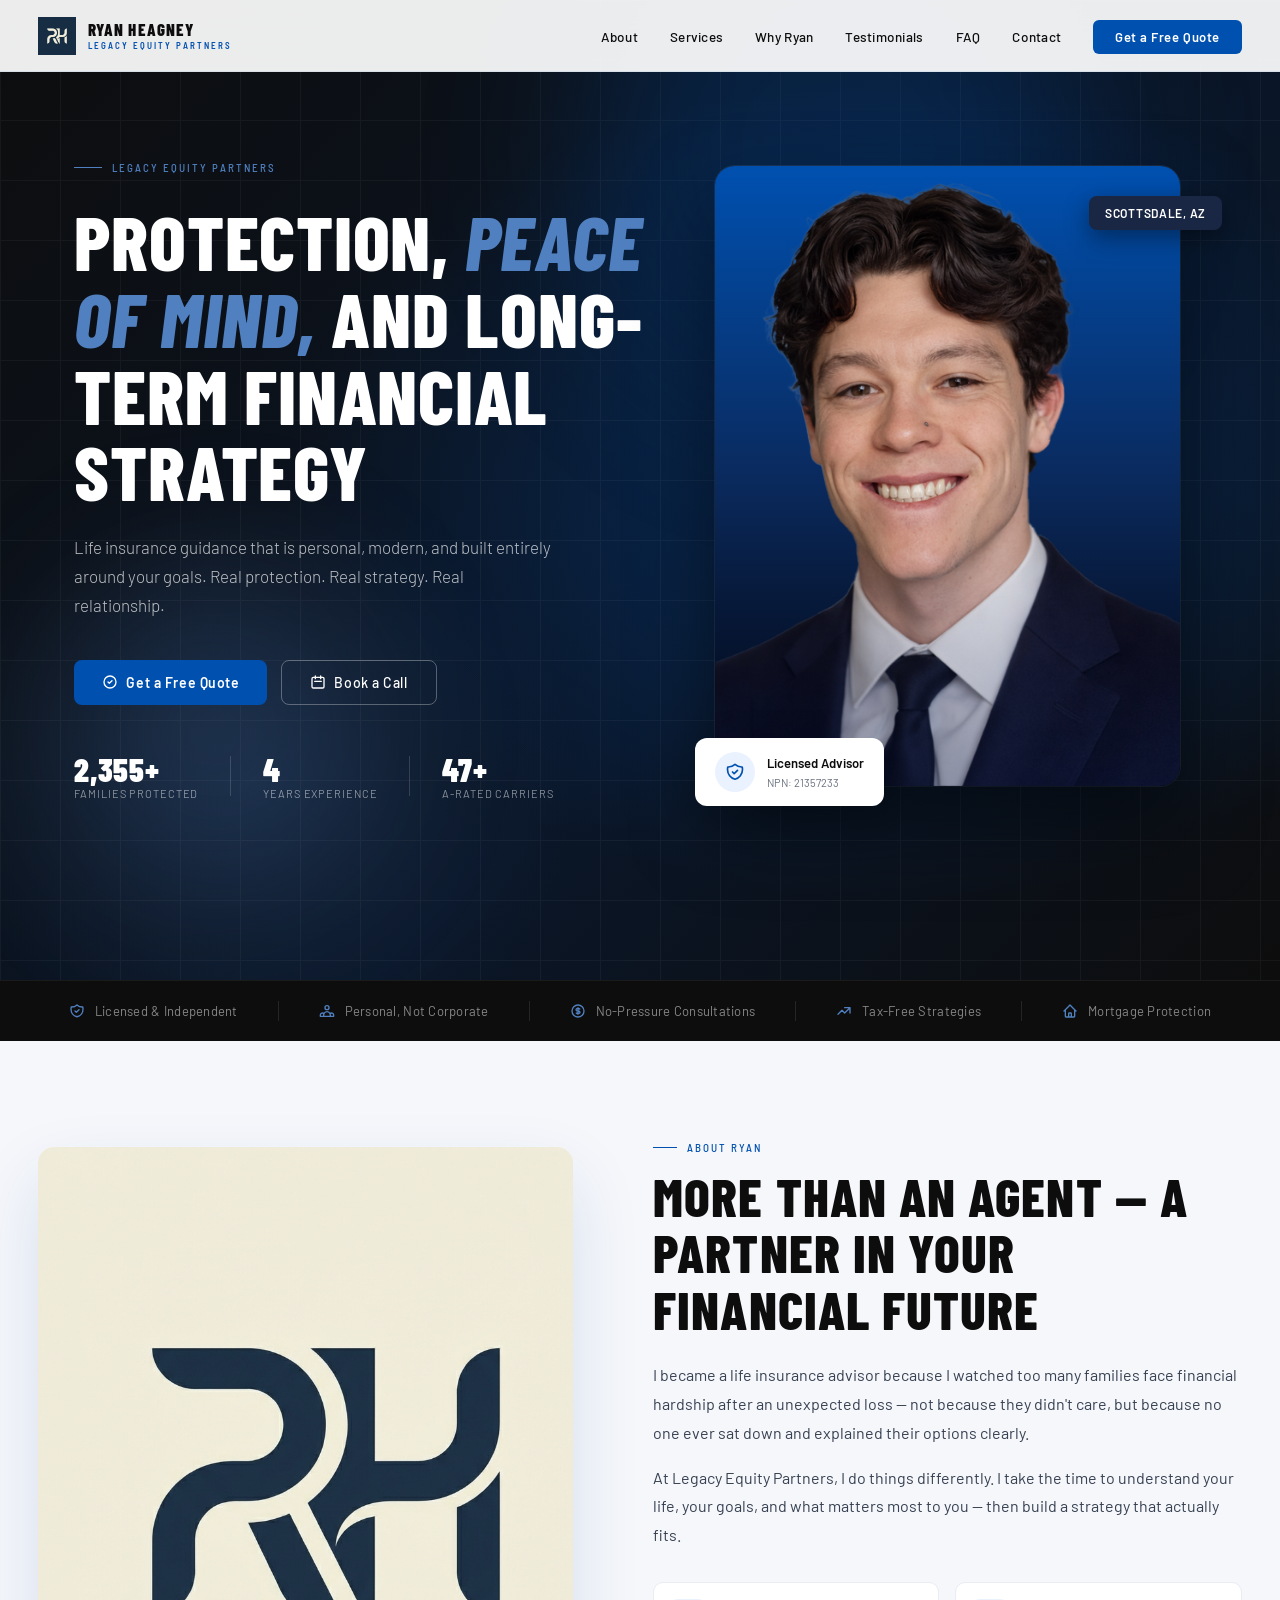
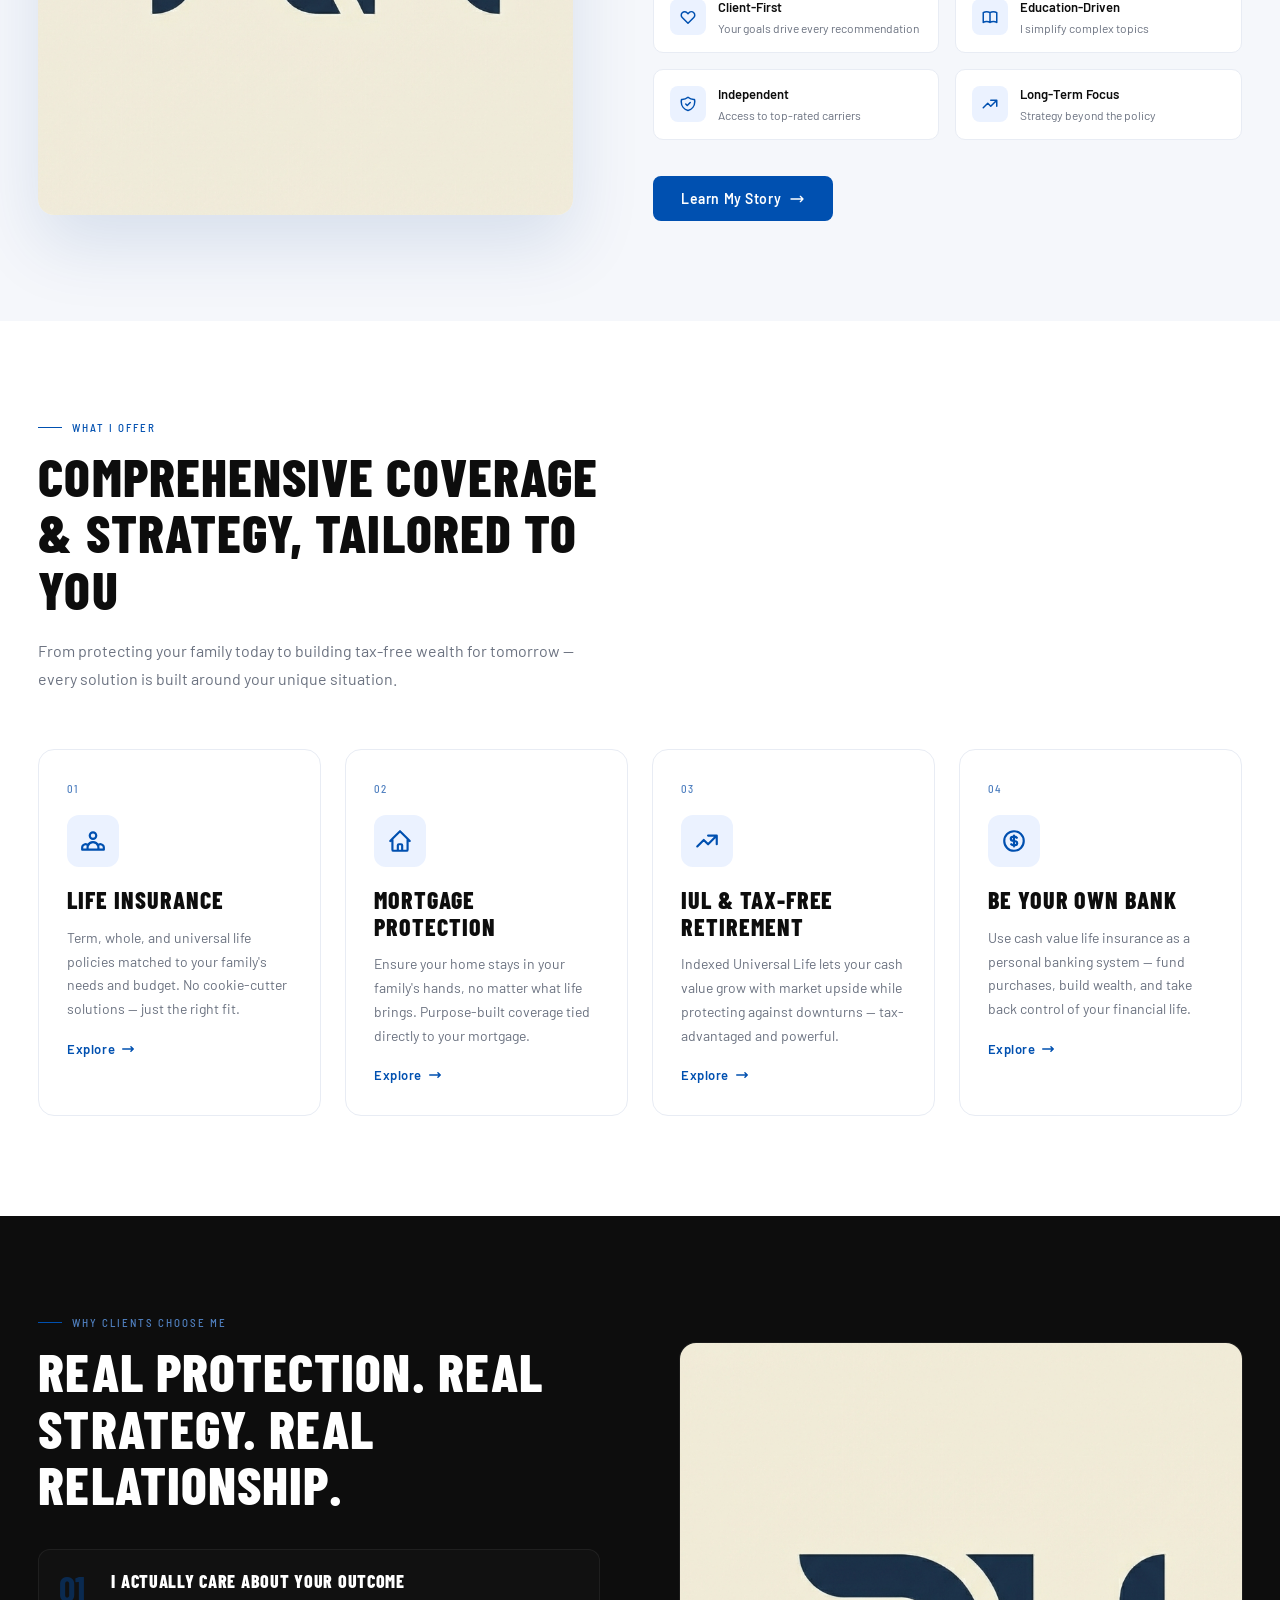
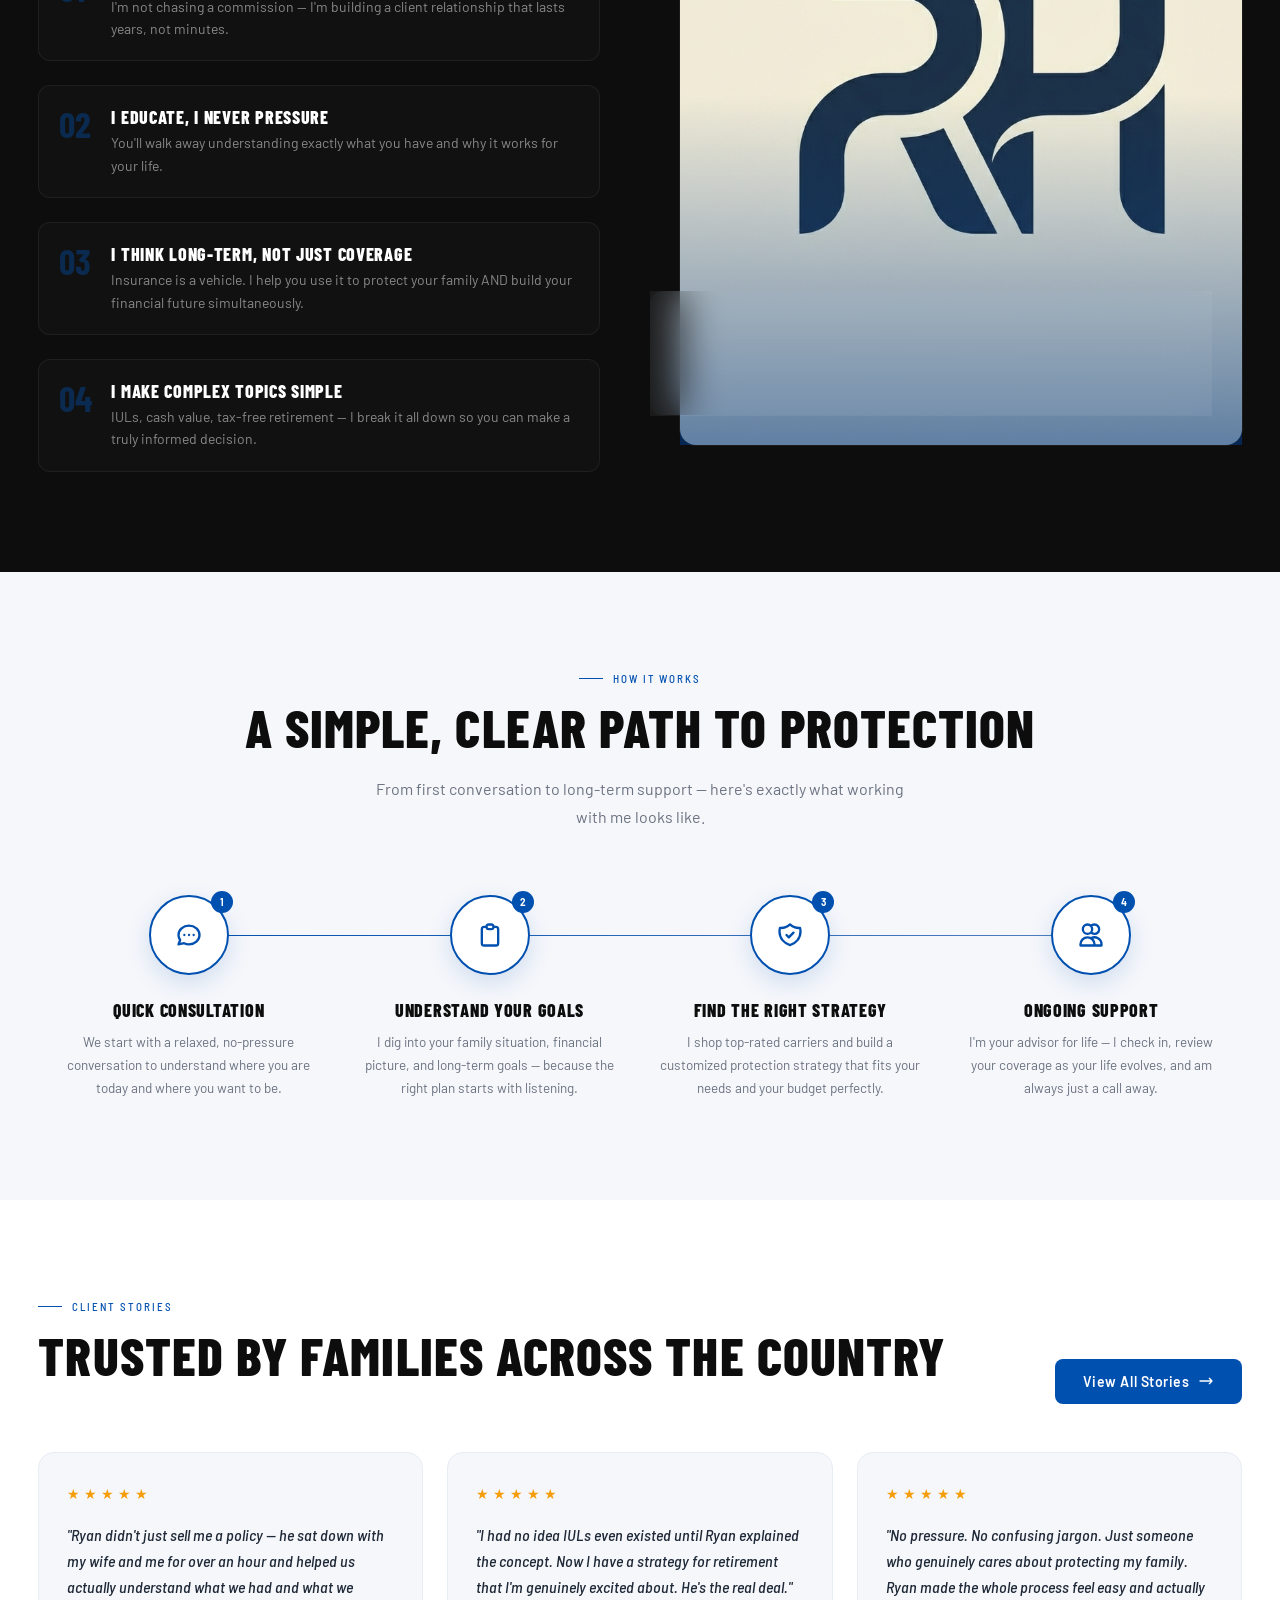
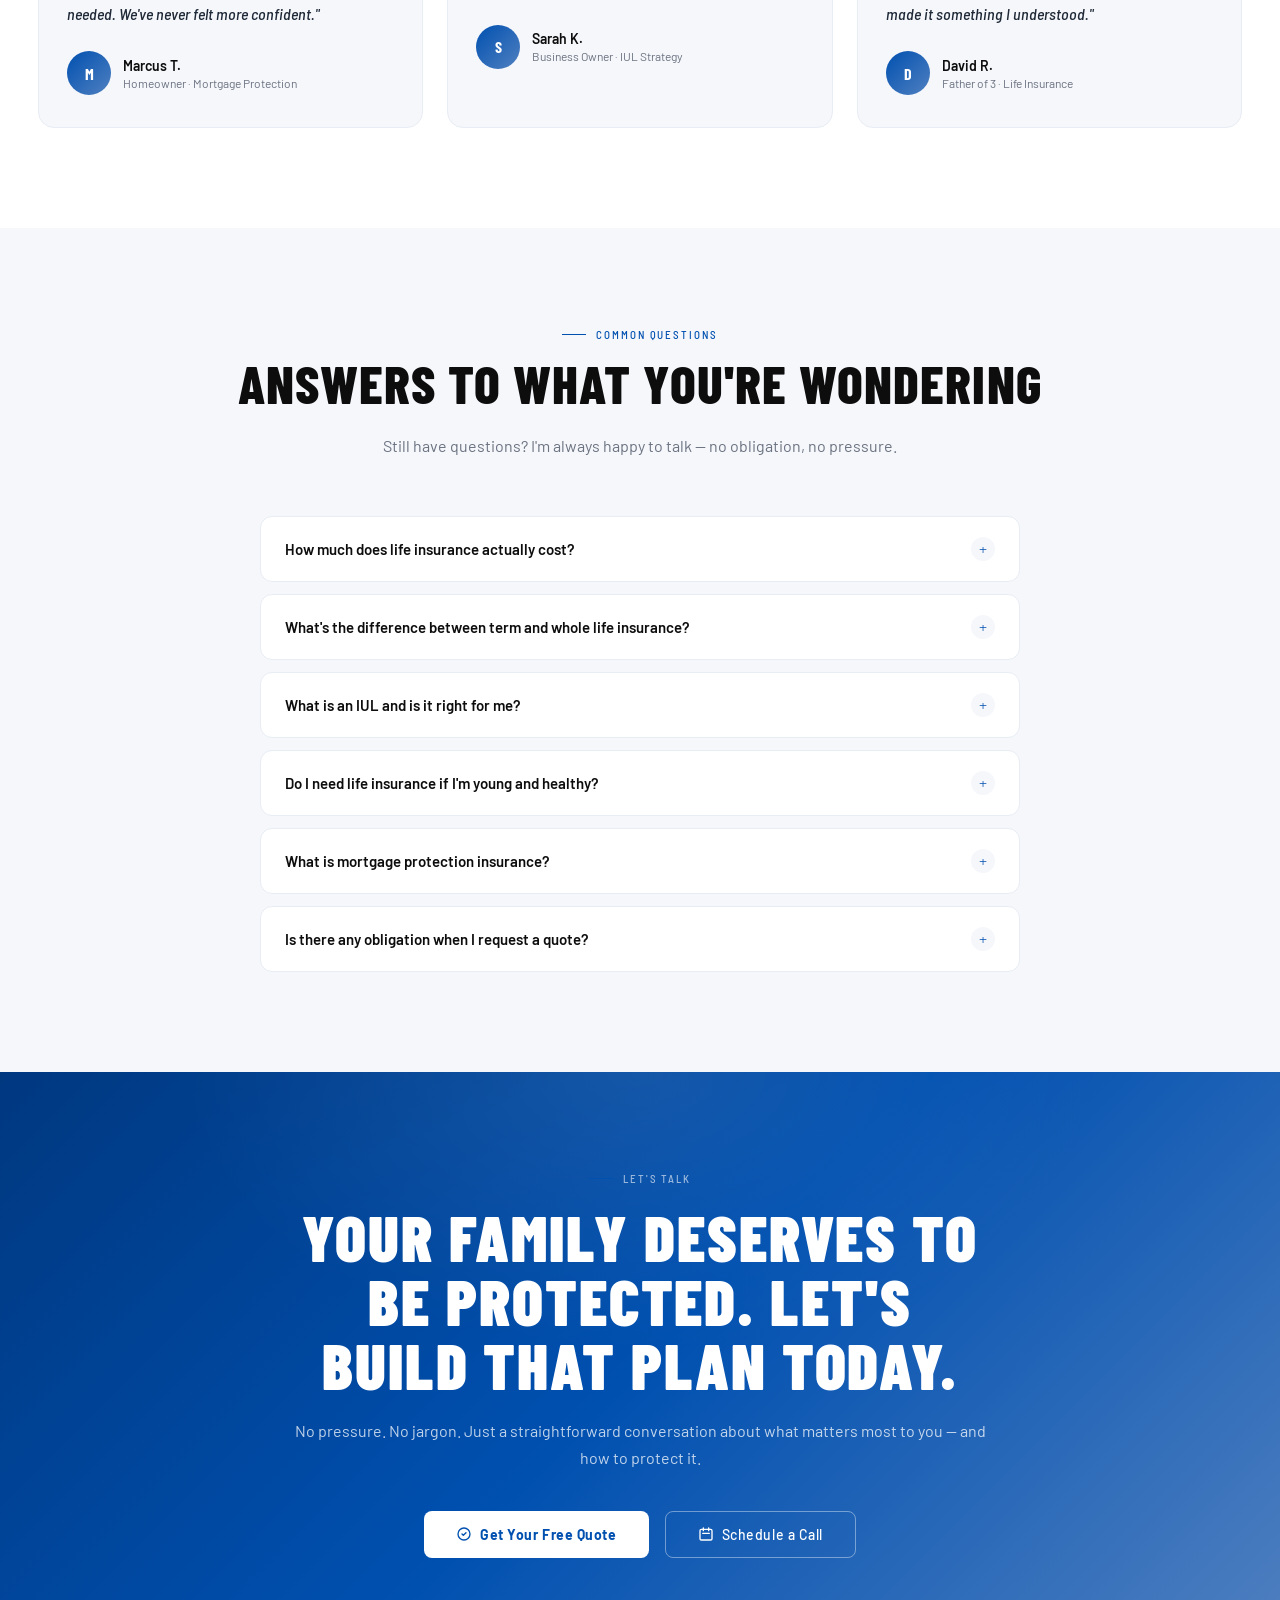
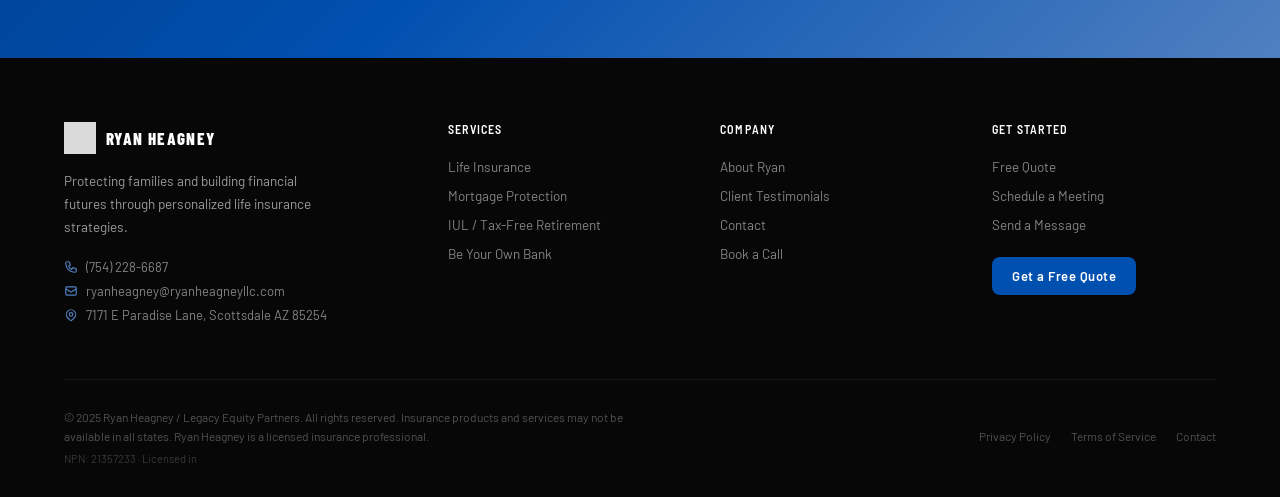
==== commit 198ca948: "Add page load animations: counters, pop-ins, hero open - Stats count up from 0 (2500, 5, 50) over 2." ====
--- a/index.html
+++ b/index.html
@@ -696,6 +696,33 @@
   .about-pillars { grid-template-columns: 1fr; }
   .footer-top { grid-template-columns: 1fr; gap: 32px; }
   .footer-bottom { flex-direction: column; align-items: flex-start; }
+}
+
+/* ── LOAD-IN ANIMATIONS ── */
+@keyframes popIn {
+  0%   { opacity: 0; transform: scale(0.7) translateY(10px); }
+  70%  { transform: scale(1.05) translateY(-2px); }
+  100% { opacity: 1; transform: scale(1) translateY(0); }
+}
+@keyframes slideUp {
+  from { opacity: 0; transform: translateY(20px); }
+  to   { opacity: 1; transform: translateY(0); }
+}
+@keyframes heroOpen {
+  0%   { opacity: 0; transform: scale(0.94); }
+  100% { opacity: 1; transform: scale(1); }
+}
+
+.hero-float-tag {
+  opacity: 0;
+  animation: popIn 0.6s cubic-bezier(0.34,1.56,0.64,1) 1.1s forwards;
+}
+.hero-badge {
+  opacity: 0;
+  animation: popIn 0.6s cubic-bezier(0.34,1.56,0.64,1) 1.3s forwards;
+}
+.hero-image-wrap {
+  animation: heroOpen 0.9s ease 0.3s both !important;
 }
 </style>
   <link href="https://assets.calendly.com/assets/external/widget.css" rel="stylesheet">
@@ -763,17 +790,17 @@
       </div>
       <div class="hero-trust">
         <div class="trust-item">
-          <span class="trust-num">2,500+</span>
+          <span class="trust-num" data-count="2500" data-suffix="+">0</span>
           <span class="trust-label">Families Protected</span>
         </div>
         <div class="hero-divider"></div>
         <div class="trust-item">
-          <span class="trust-num">5</span>
+          <span class="trust-num" data-count="5" data-suffix="">0</span>
           <span class="trust-label">Years Experience</span>
         </div>
         <div class="hero-divider"></div>
         <div class="trust-item">
-          <span class="trust-num">50+</span>
+          <span class="trust-num" data-count="50" data-suffix="+">0</span>
           <span class="trust-label">A-Rated Carriers</span>
         </div>
       </div>
@@ -1237,5 +1264,34 @@
 revealEls.forEach(el => observer.observe(el));
 </script>
   <script src="https://assets.calendly.com/assets/external/widget.js" type="text/javascript" async></script>
+
+<script>
+(function() {
+  function animateCounter(el) {
+    var target = parseInt(el.dataset.count);
+    var suffix = el.dataset.suffix || '';
+    var duration = 2800;
+    var start = null;
+    function easeOut(t) { return 1 - Math.pow(1 - t, 3); }
+    function step(ts) {
+      if (!start) start = ts;
+      var progress = Math.min((ts - start) / duration, 1);
+      var val = Math.floor(easeOut(progress) * target);
+      // Add comma for thousands
+      el.textContent = val >= 1000 ? val.toLocaleString() + suffix : val + suffix;
+      if (progress < 1) requestAnimationFrame(step);
+      else el.textContent = target >= 1000 ? target.toLocaleString() + suffix : target + suffix;
+    }
+    requestAnimationFrame(step);
+  }
+
+  // Start counters after 0.9s (when hero has loaded in)
+  window.addEventListener('load', function() {
+    setTimeout(function() {
+      document.querySelectorAll('.trust-num[data-count]').forEach(animateCounter);
+    }, 900);
+  });
+})();
+</script>
 </body>
 </html>
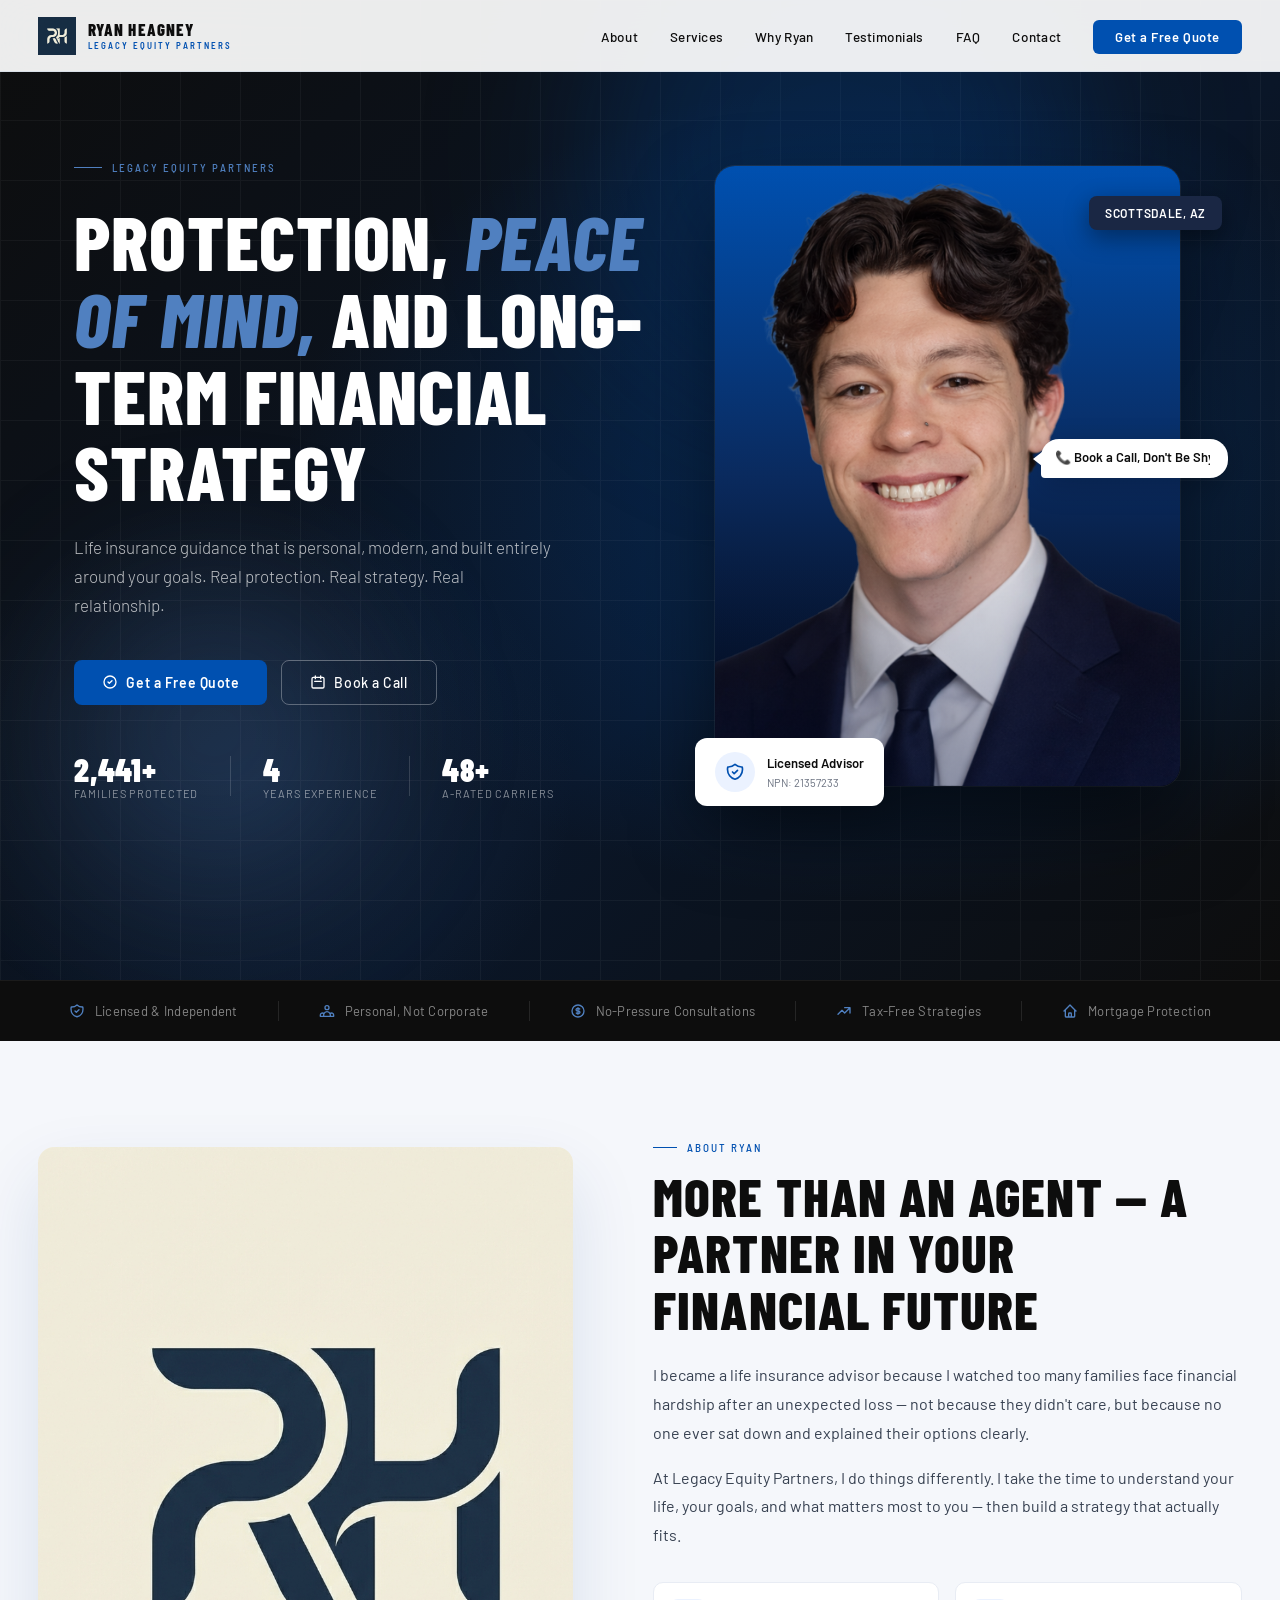
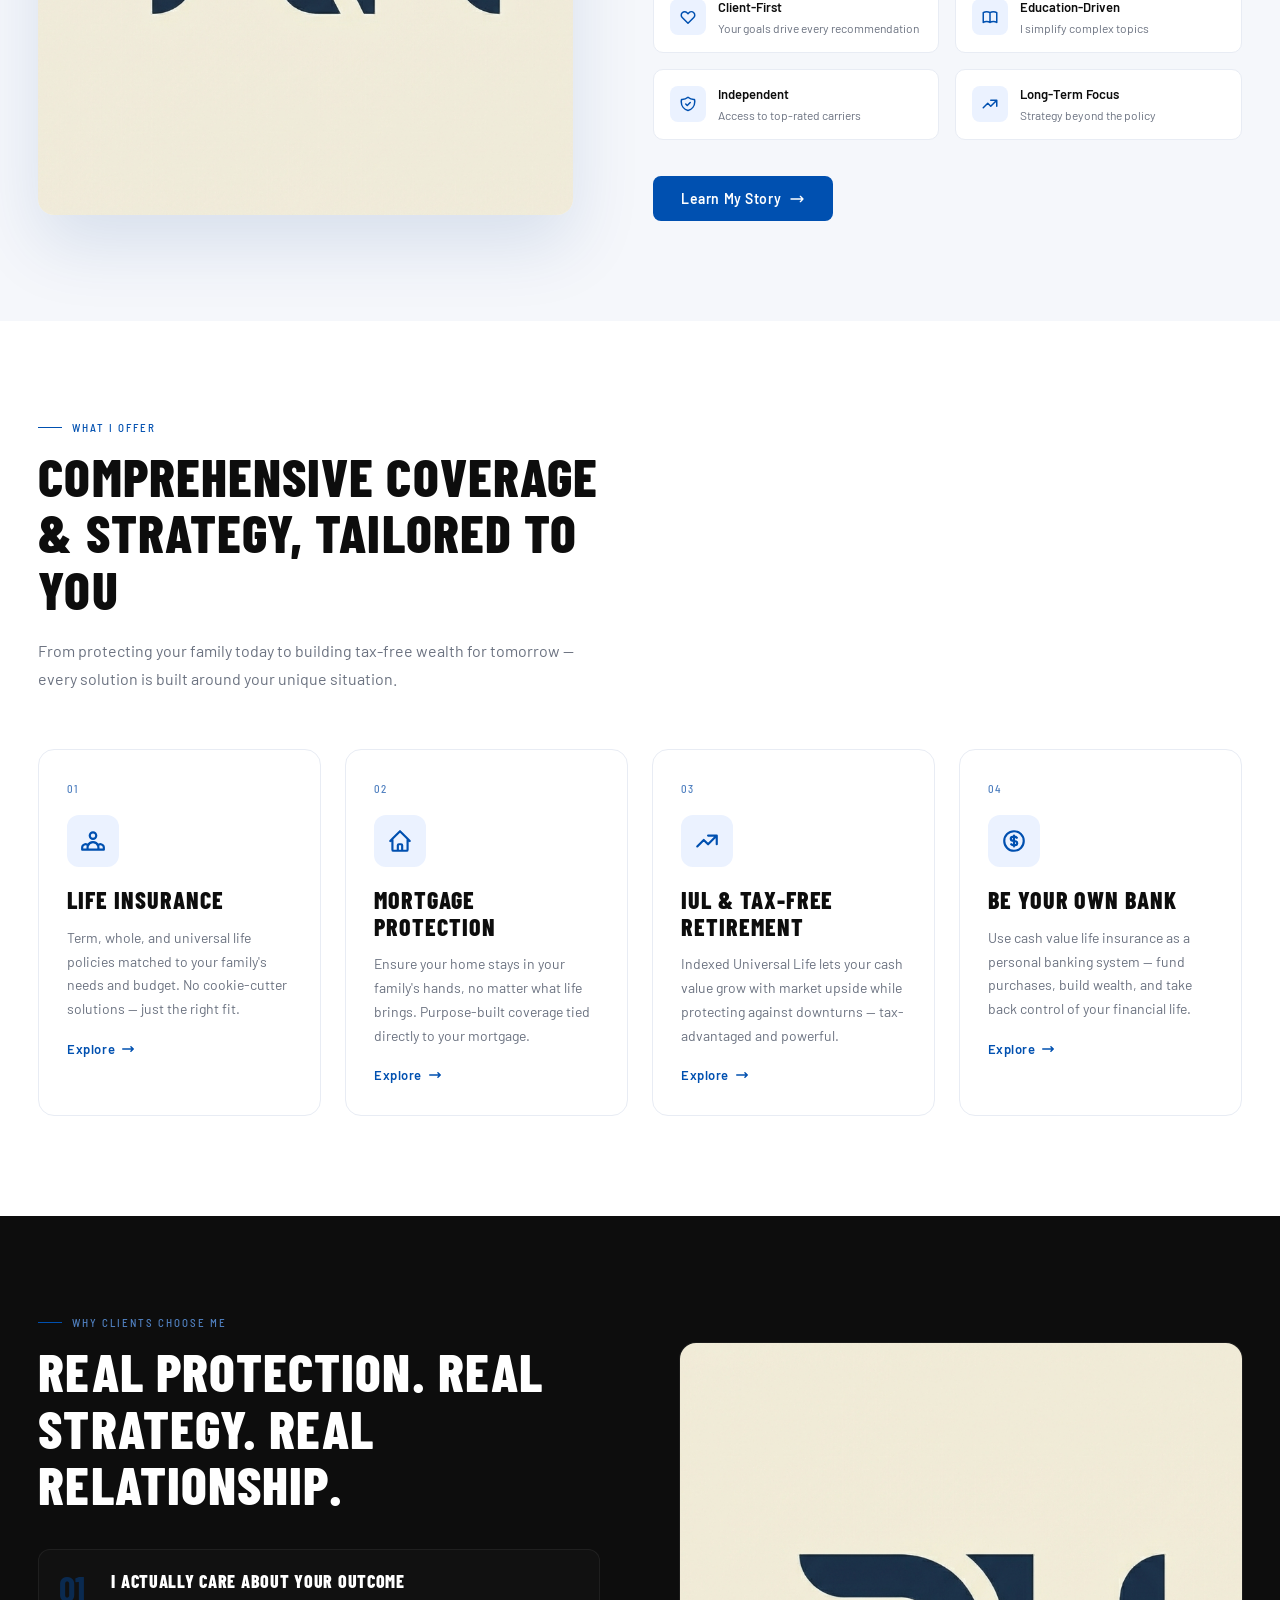
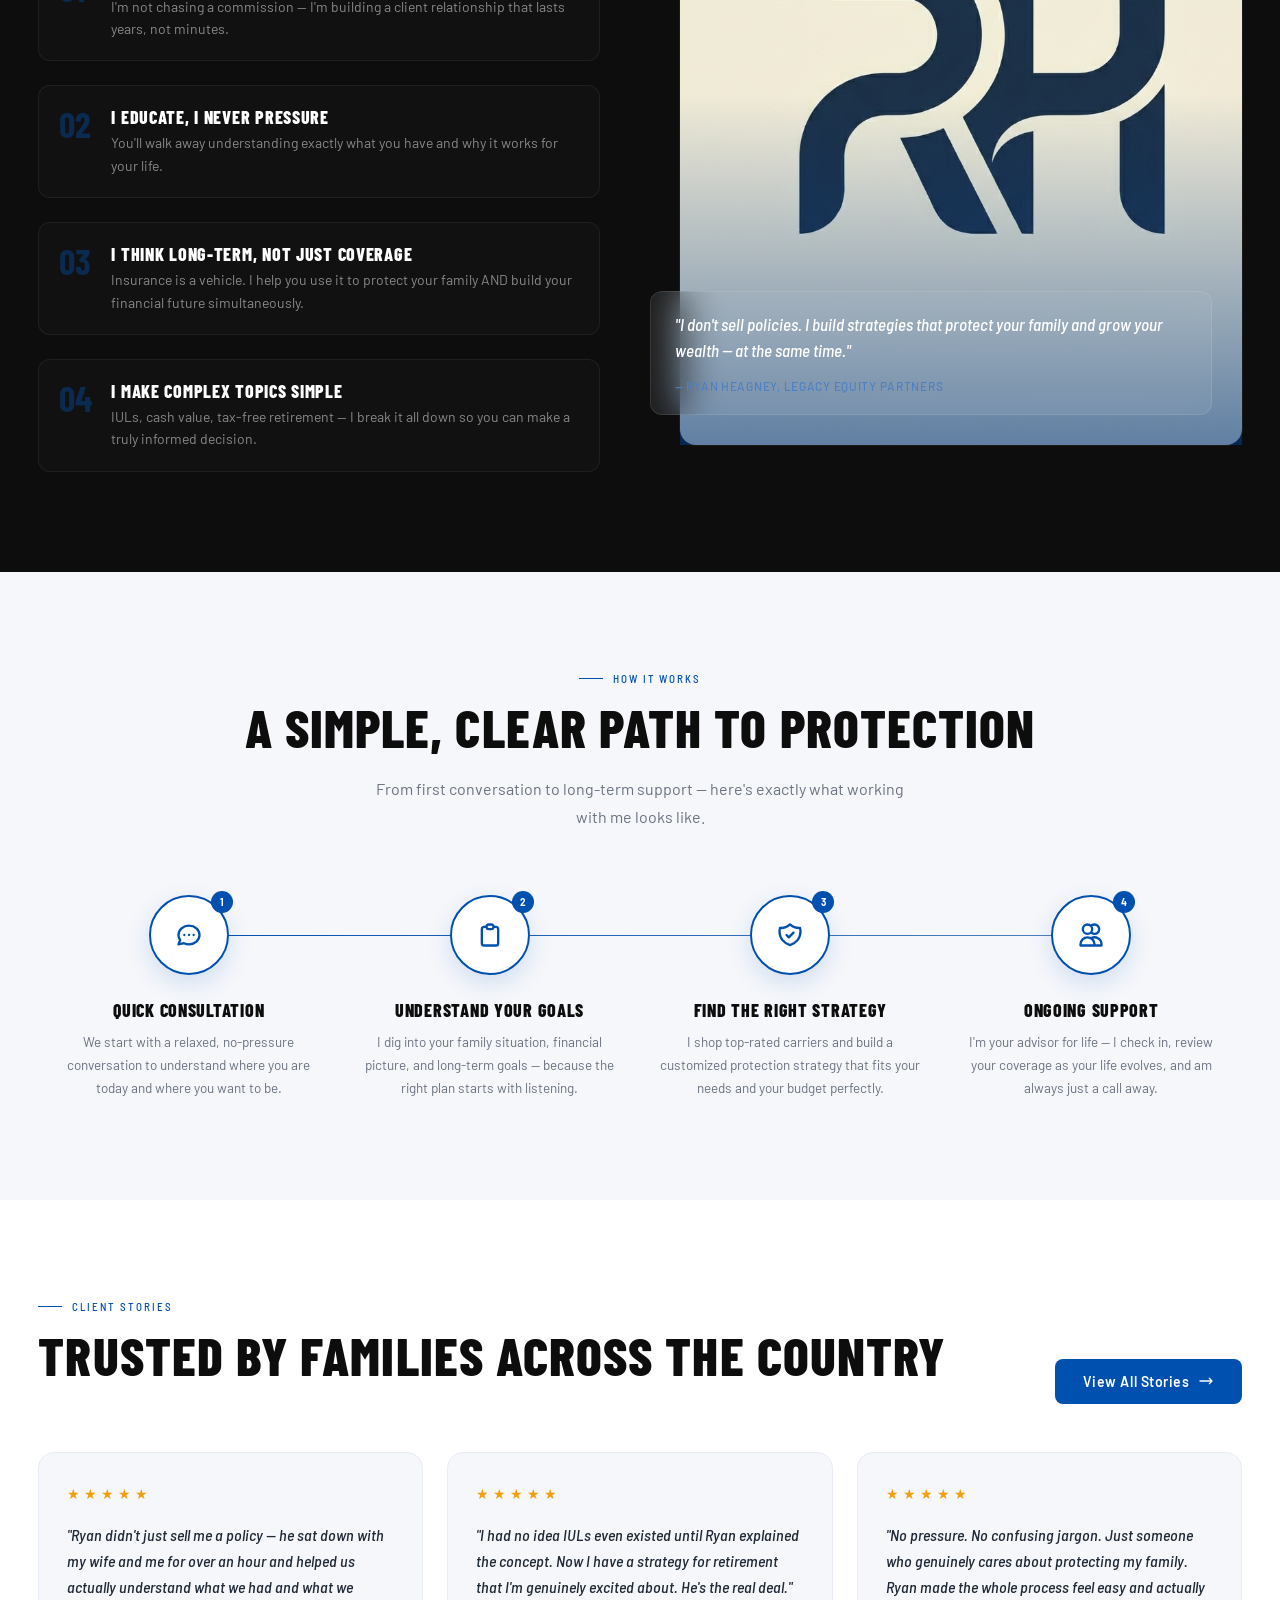
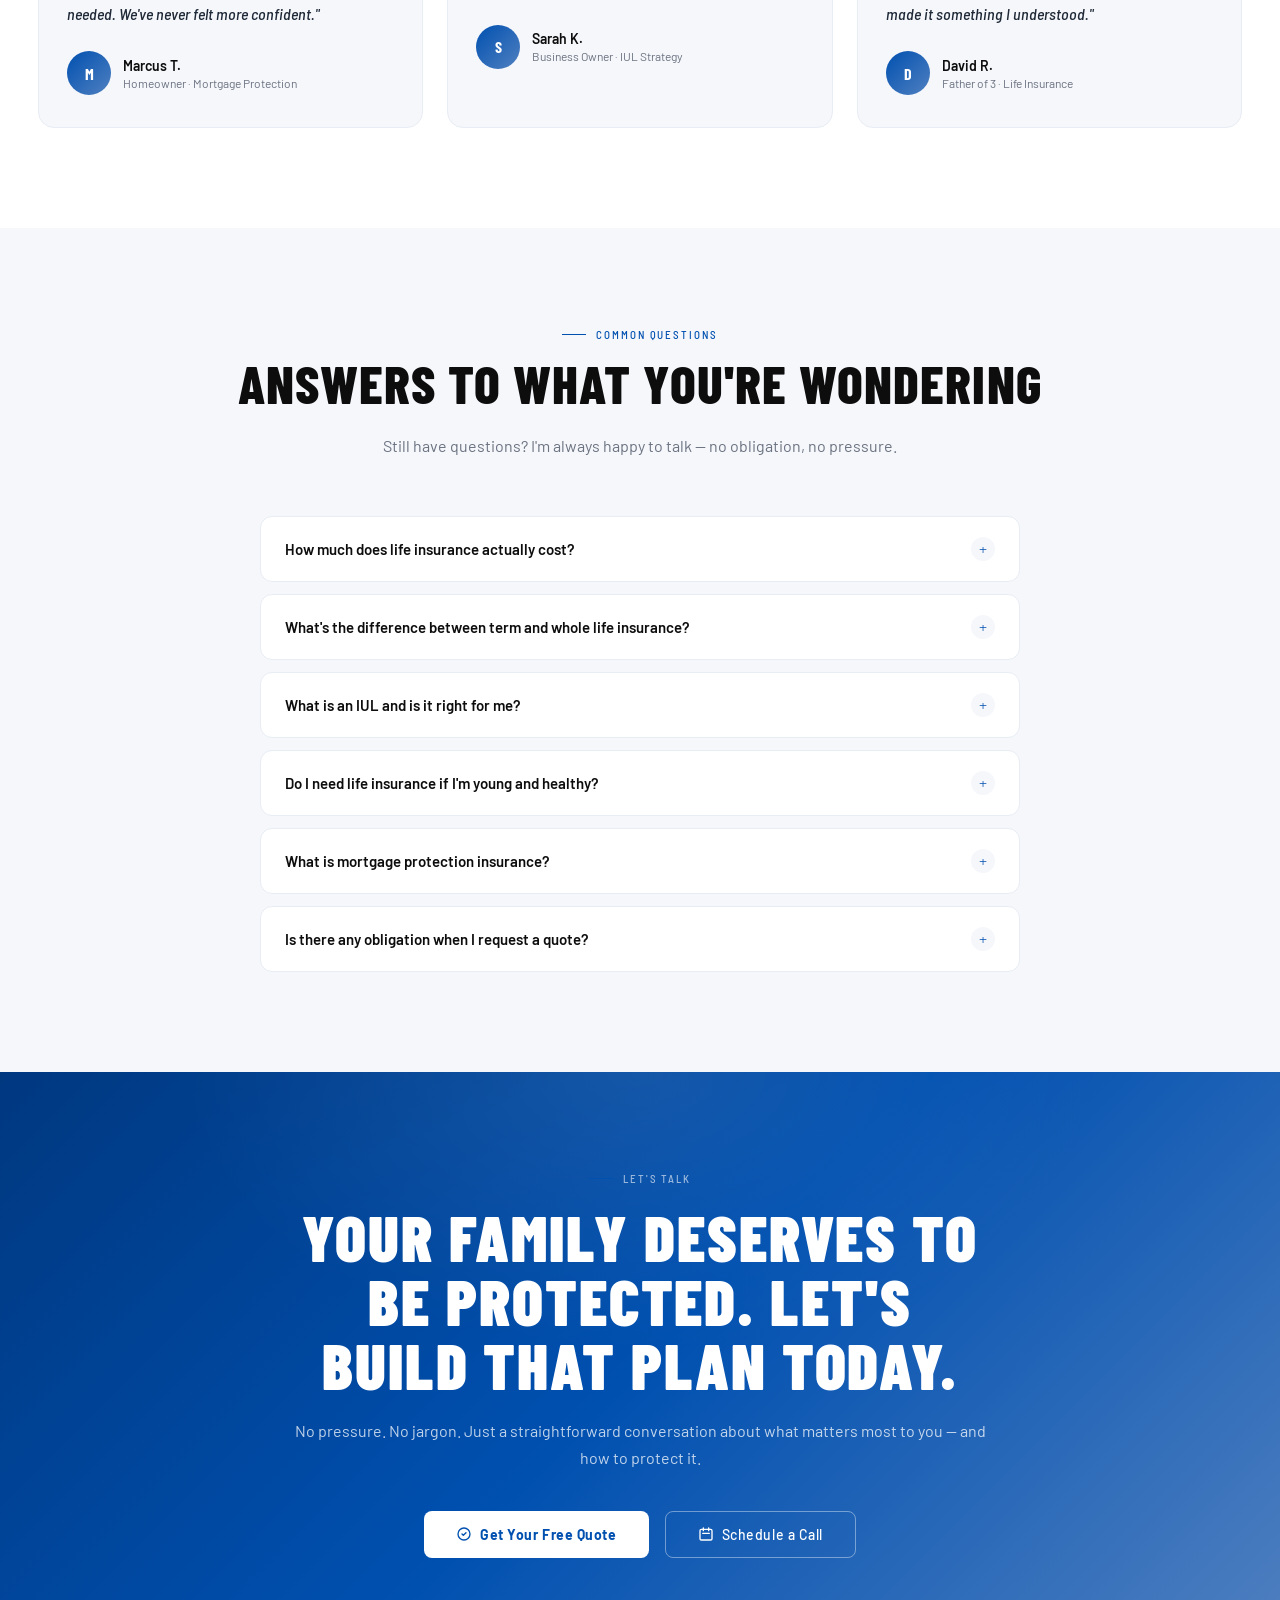
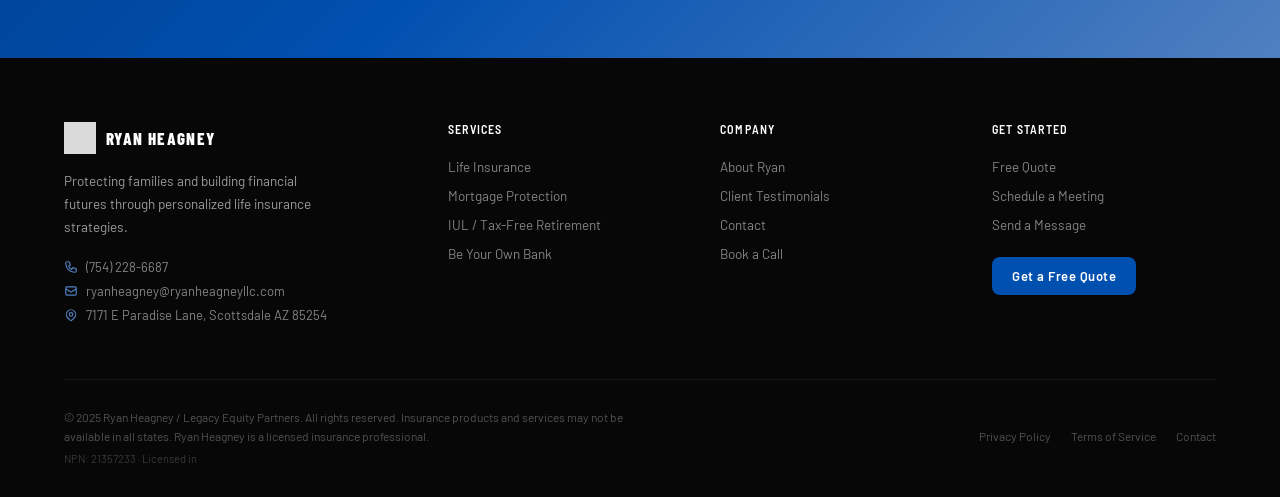
==== commit a596b5d9: "Add animated chat bubble near Ryan's mouth - White speech bubble pops in at 1.8s with bounce - Text " ====
--- a/index.html
+++ b/index.html
@@ -723,6 +723,64 @@
 }
 .hero-image-wrap {
   animation: heroOpen 0.9s ease 0.3s both !important;
+}
+
+/* ── CHAT BUBBLE ── */
+.hero-chat-bubble {
+  position: absolute;
+  top: 44%;
+  right: -22px;
+  background: #fff;
+  color: #0D0D0D;
+  border-radius: 18px 18px 18px 4px;
+  padding: 10px 14px;
+  font-family: var(--font-body);
+  font-size: 13px;
+  font-weight: 600;
+  white-space: nowrap;
+  box-shadow: 0 8px 30px rgba(0,0,0,0.18);
+  z-index: 10;
+  opacity: 0;
+  animation: popIn 0.5s cubic-bezier(0.34,1.56,0.64,1) 1.8s forwards;
+  min-width: 170px;
+}
+.hero-chat-bubble::before {
+  content: "";
+  position: absolute;
+  left: -8px;
+  top: 50%;
+  transform: translateY(-50%);
+  border-width: 7px 9px 7px 0;
+  border-style: solid;
+  border-color: transparent #fff transparent transparent;
+}
+.hero-chat-bubble .bubble-text {
+  display: inline-block;
+  overflow: hidden;
+  white-space: nowrap;
+  width: 0;
+  animation: typeOut 1.4s steps(22, end) 2.3s forwards;
+}
+.hero-chat-bubble .bubble-cursor {
+  display: inline-block;
+  width: 2px;
+  height: 13px;
+  background: #0050B0;
+  margin-left: 2px;
+  vertical-align: middle;
+  animation: blinkCursor 0.7s step-end 2.3s 4, fadeOutCursor 0.3s ease 5.1s forwards;
+  opacity: 0;
+}
+@keyframes typeOut {
+  from { width: 0; }
+  to   { width: 155px; }
+}
+@keyframes blinkCursor {
+  0%, 100% { opacity: 1; }
+  50%       { opacity: 0; }
+}
+@keyframes fadeOutCursor {
+  to { opacity: 0; }
 }
 </style>
   <link href="https://assets.calendly.com/assets/external/widget.css" rel="stylesheet">
@@ -819,6 +877,9 @@
         </div>
       </div>
       <div class="hero-float-tag">Scottsdale, AZ</div>
+      <div class="hero-chat-bubble">
+        <span class="bubble-text">📞 Book a Call, Don't Be Shy!</span><span class="bubble-cursor"></span>
+      </div>
     </div>
   </div>
 </section>
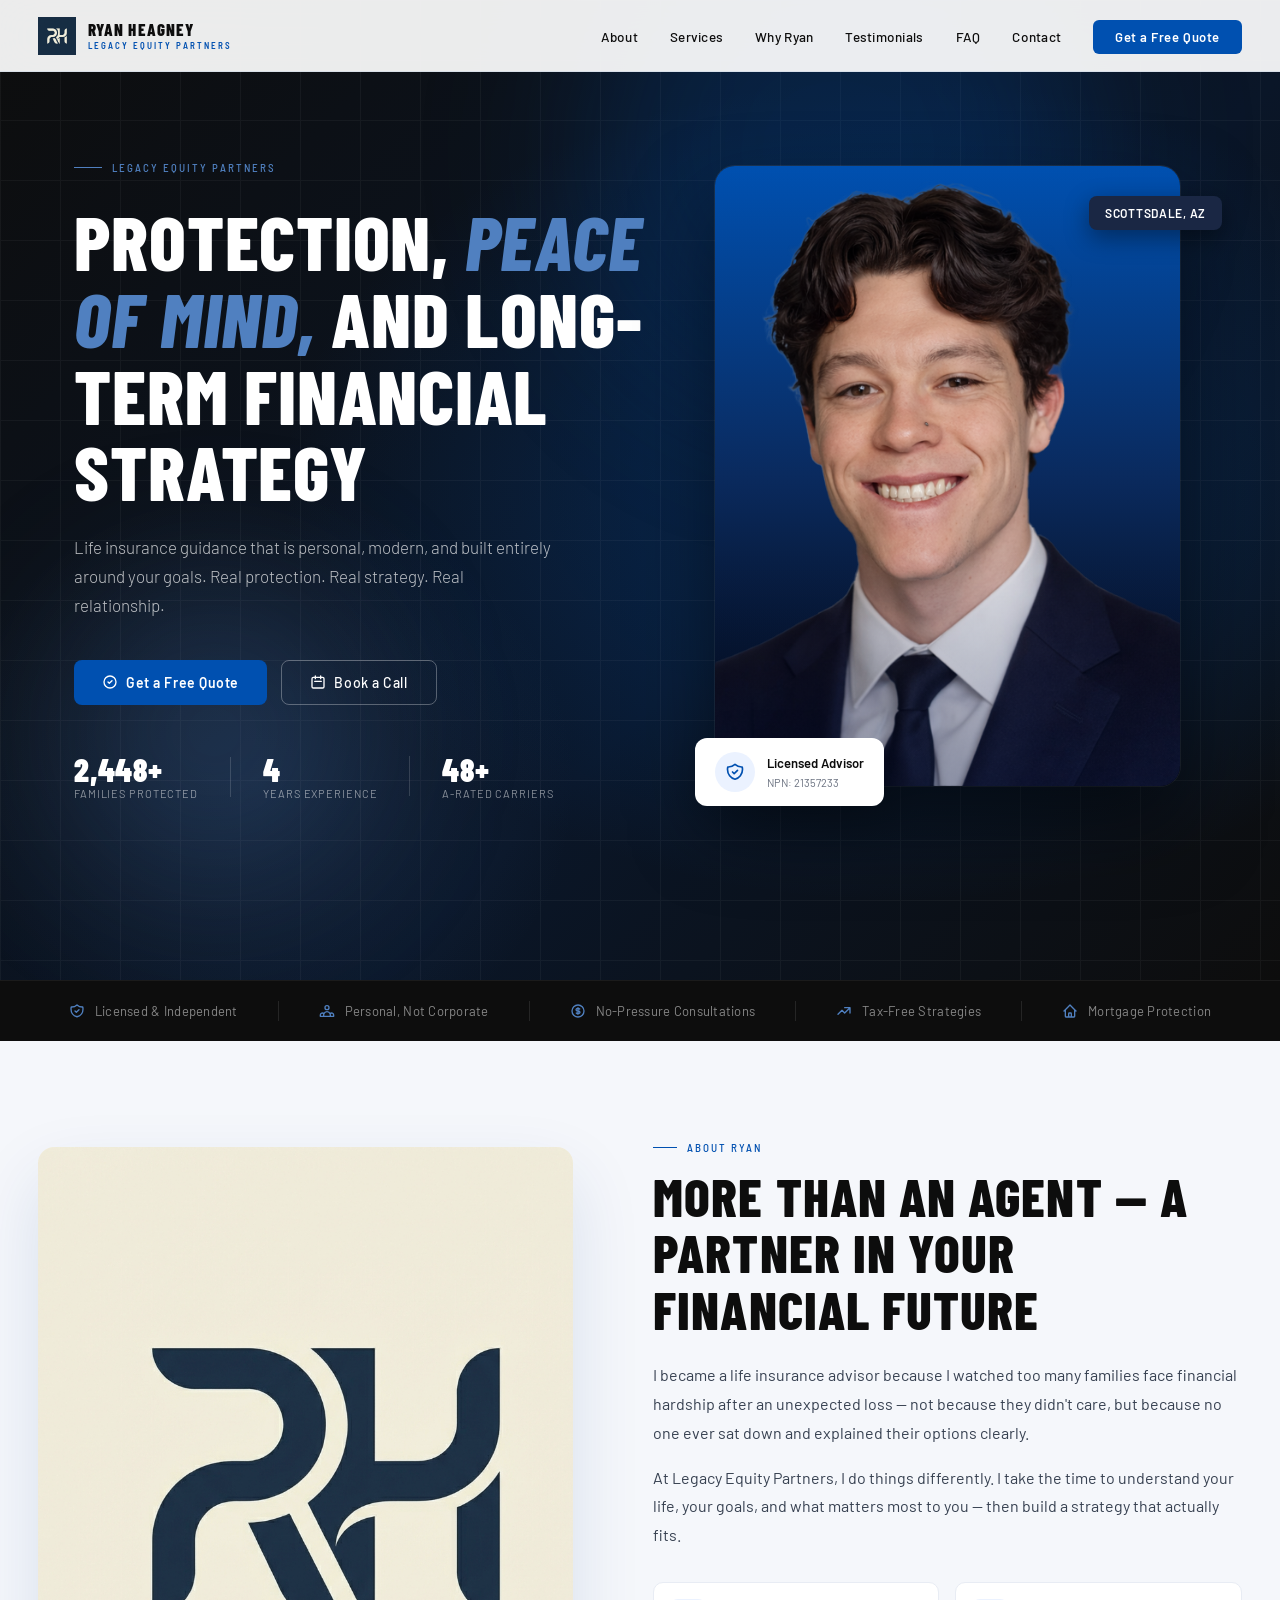
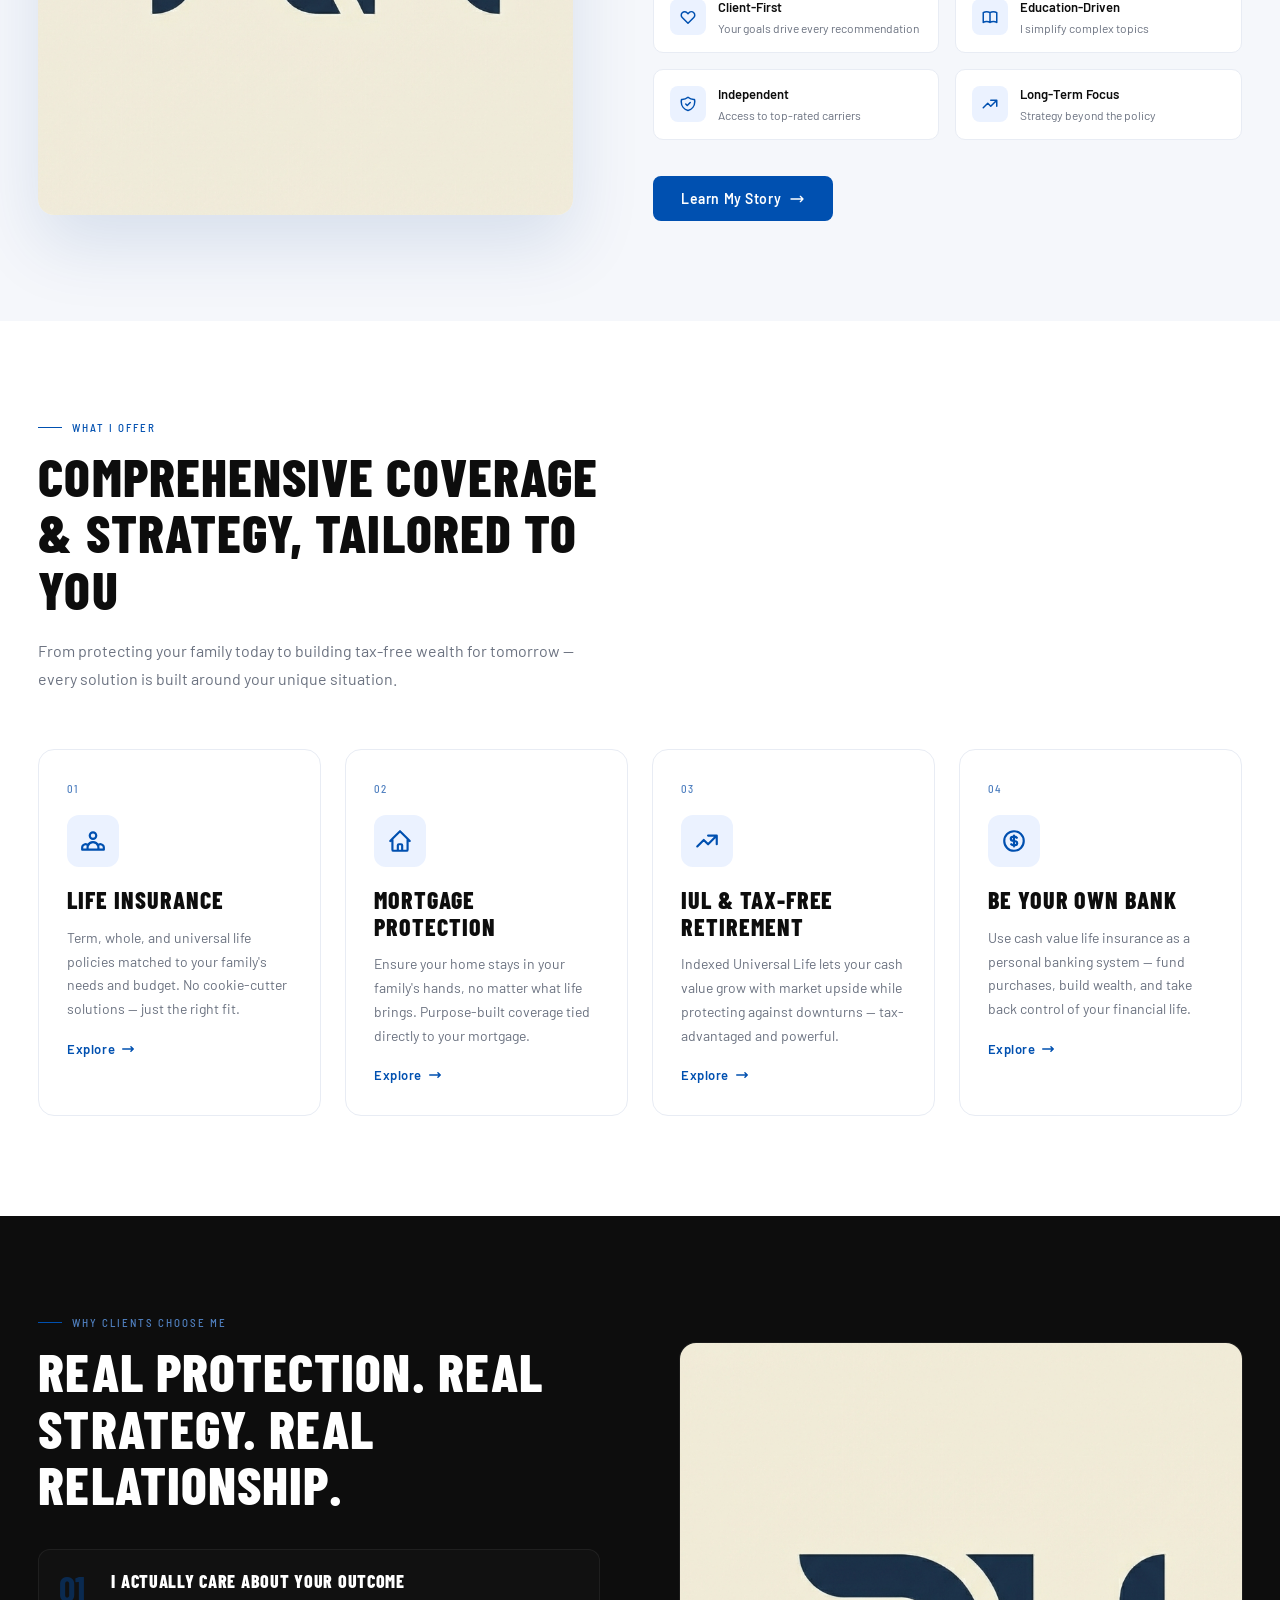
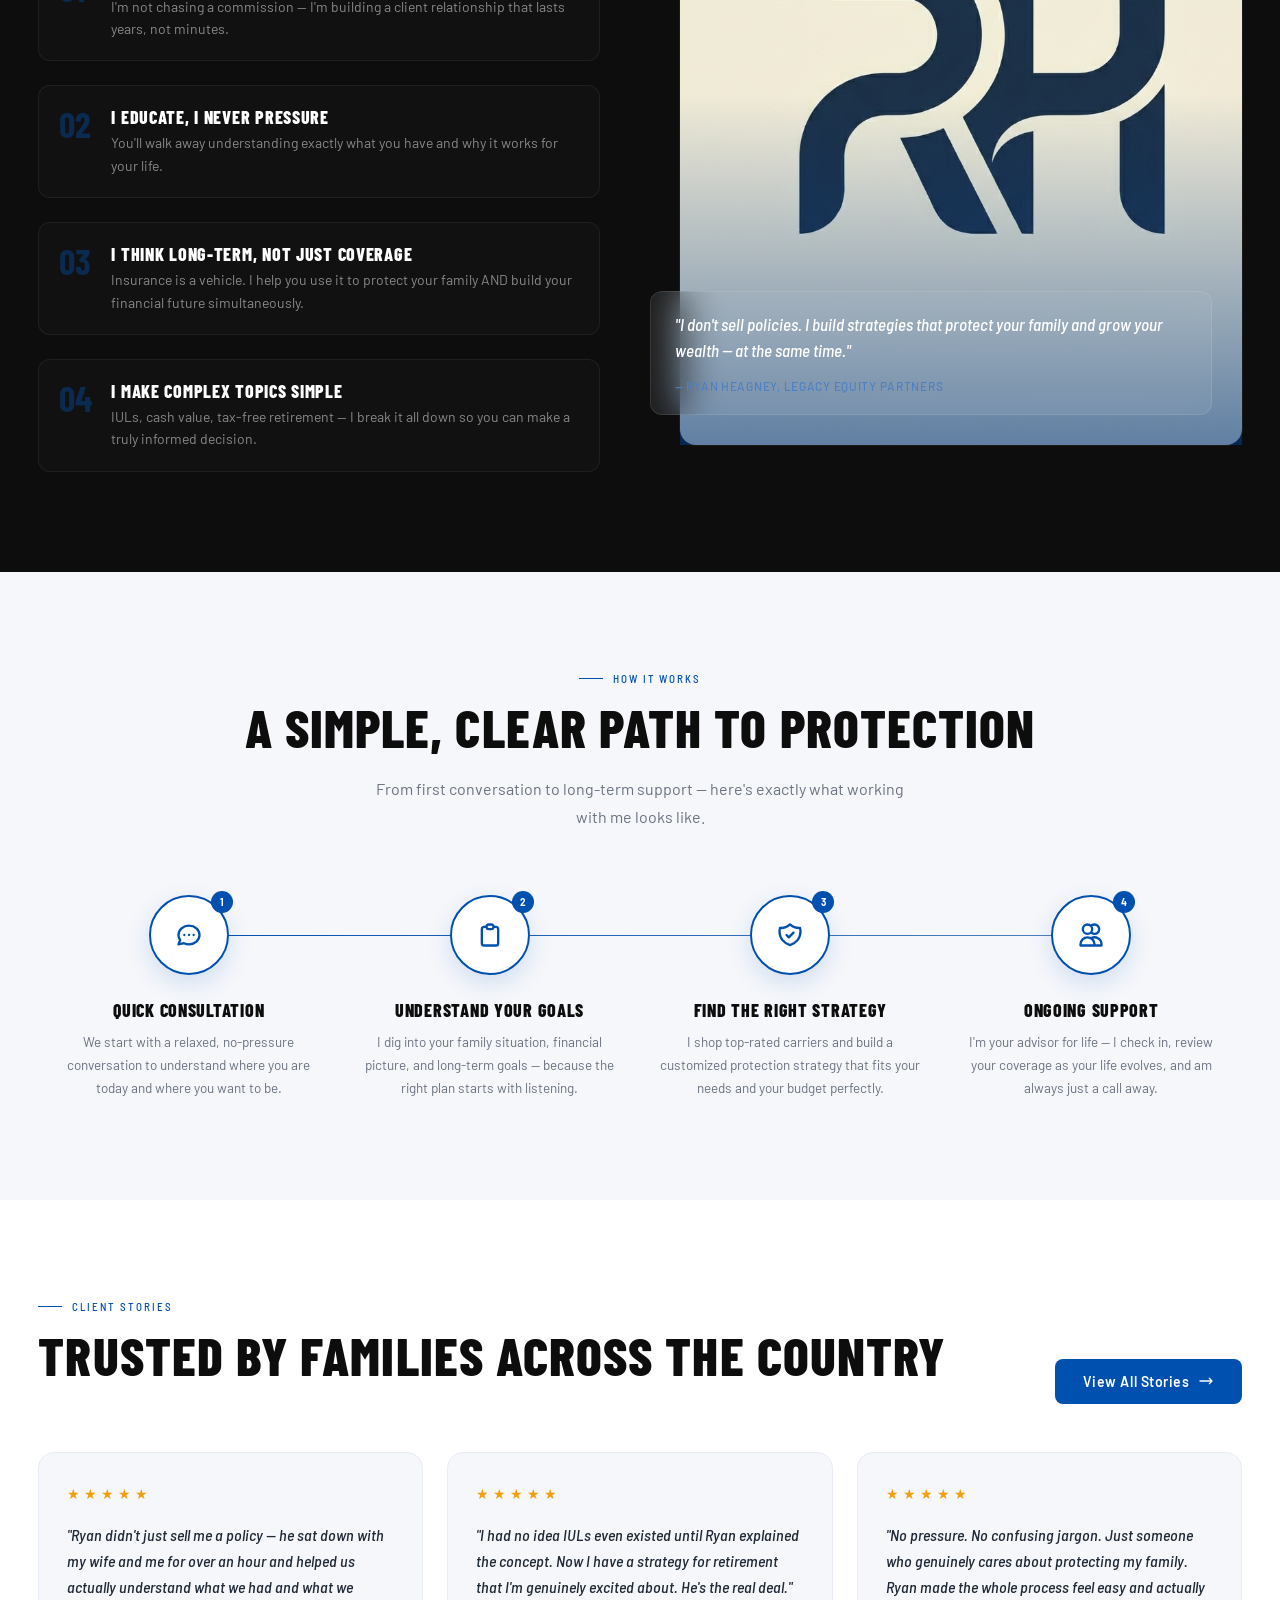
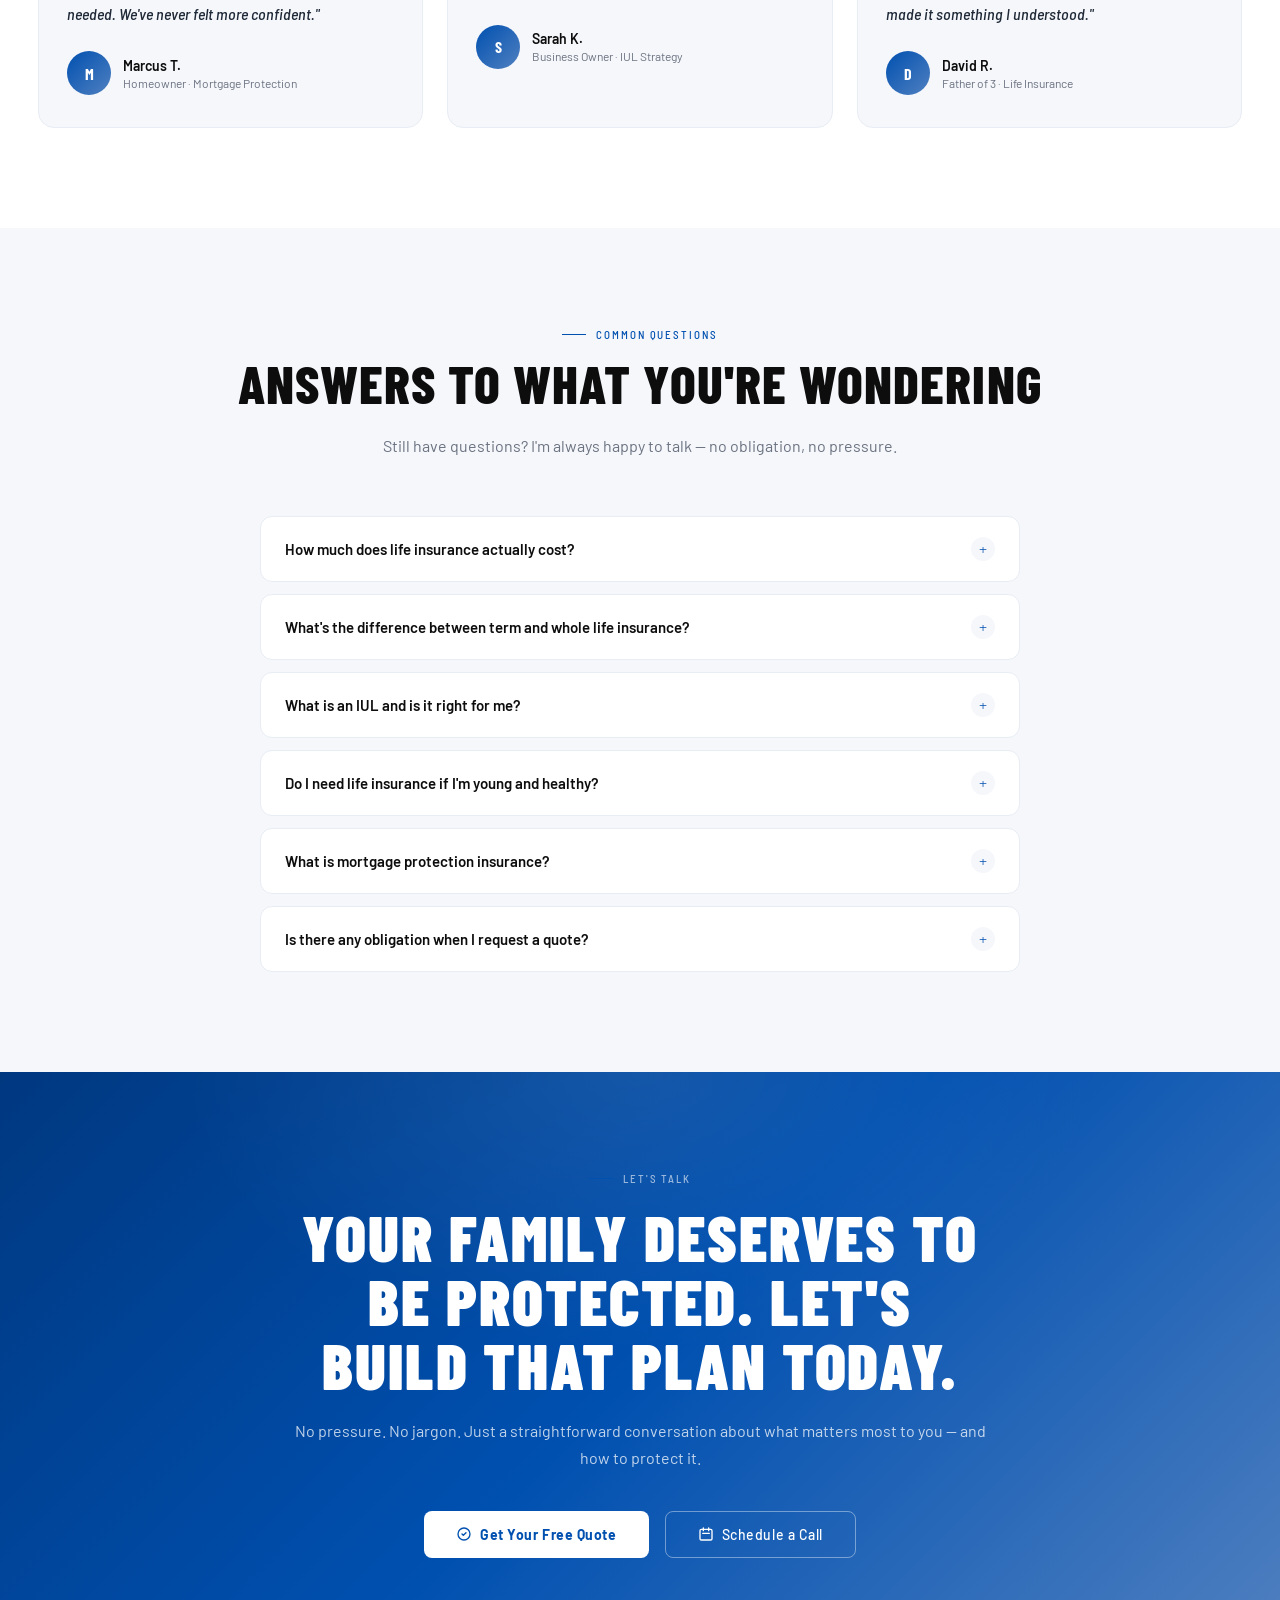
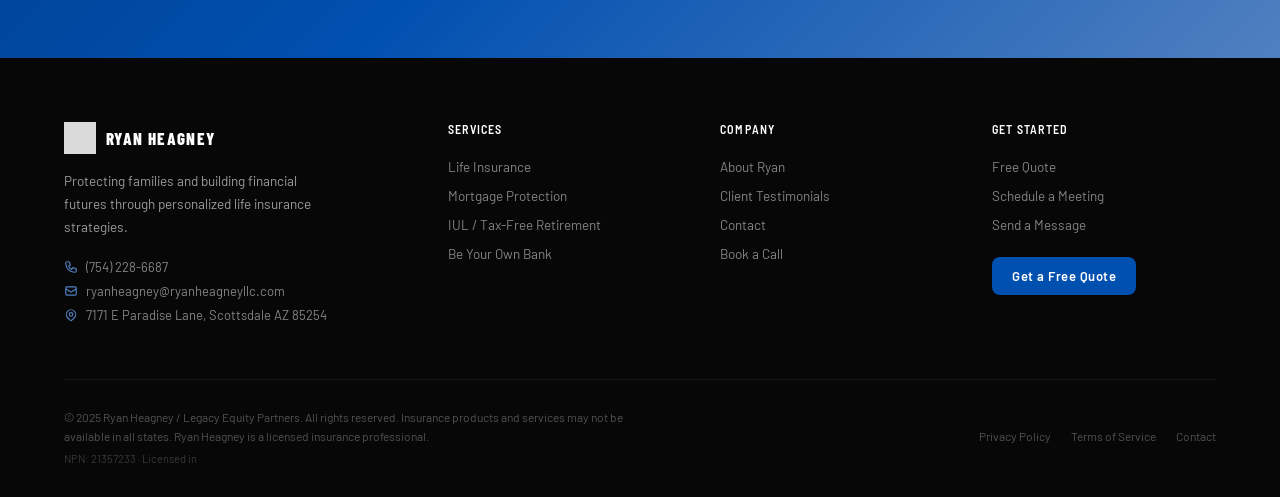
==== commit 02538421: "Remove chat bubble" ====
--- a/index.html
+++ b/index.html
@@ -725,62 +725,6 @@
   animation: heroOpen 0.9s ease 0.3s both !important;
 }
 
-/* ── CHAT BUBBLE ── */
-.hero-chat-bubble {
-  position: absolute;
-  top: 44%;
-  right: -22px;
-  background: #fff;
-  color: #0D0D0D;
-  border-radius: 18px 18px 18px 4px;
-  padding: 10px 14px;
-  font-family: var(--font-body);
-  font-size: 13px;
-  font-weight: 600;
-  white-space: nowrap;
-  box-shadow: 0 8px 30px rgba(0,0,0,0.18);
-  z-index: 10;
-  opacity: 0;
-  animation: popIn 0.5s cubic-bezier(0.34,1.56,0.64,1) 1.8s forwards;
-  min-width: 170px;
-}
-.hero-chat-bubble::before {
-  content: "";
-  position: absolute;
-  left: -8px;
-  top: 50%;
-  transform: translateY(-50%);
-  border-width: 7px 9px 7px 0;
-  border-style: solid;
-  border-color: transparent #fff transparent transparent;
-}
-.hero-chat-bubble .bubble-text {
-  display: inline-block;
-  overflow: hidden;
-  white-space: nowrap;
-  width: 0;
-  animation: typeOut 1.4s steps(22, end) 2.3s forwards;
-}
-.hero-chat-bubble .bubble-cursor {
-  display: inline-block;
-  width: 2px;
-  height: 13px;
-  background: #0050B0;
-  margin-left: 2px;
-  vertical-align: middle;
-  animation: blinkCursor 0.7s step-end 2.3s 4, fadeOutCursor 0.3s ease 5.1s forwards;
-  opacity: 0;
-}
-@keyframes typeOut {
-  from { width: 0; }
-  to   { width: 155px; }
-}
-@keyframes blinkCursor {
-  0%, 100% { opacity: 1; }
-  50%       { opacity: 0; }
-}
-@keyframes fadeOutCursor {
-  to { opacity: 0; }
 }
 </style>
   <link href="https://assets.calendly.com/assets/external/widget.css" rel="stylesheet">
@@ -877,9 +821,6 @@
         </div>
       </div>
       <div class="hero-float-tag">Scottsdale, AZ</div>
-      <div class="hero-chat-bubble">
-        <span class="bubble-text">📞 Book a Call, Don't Be Shy!</span><span class="bubble-cursor"></span>
-      </div>
     </div>
   </div>
 </section>
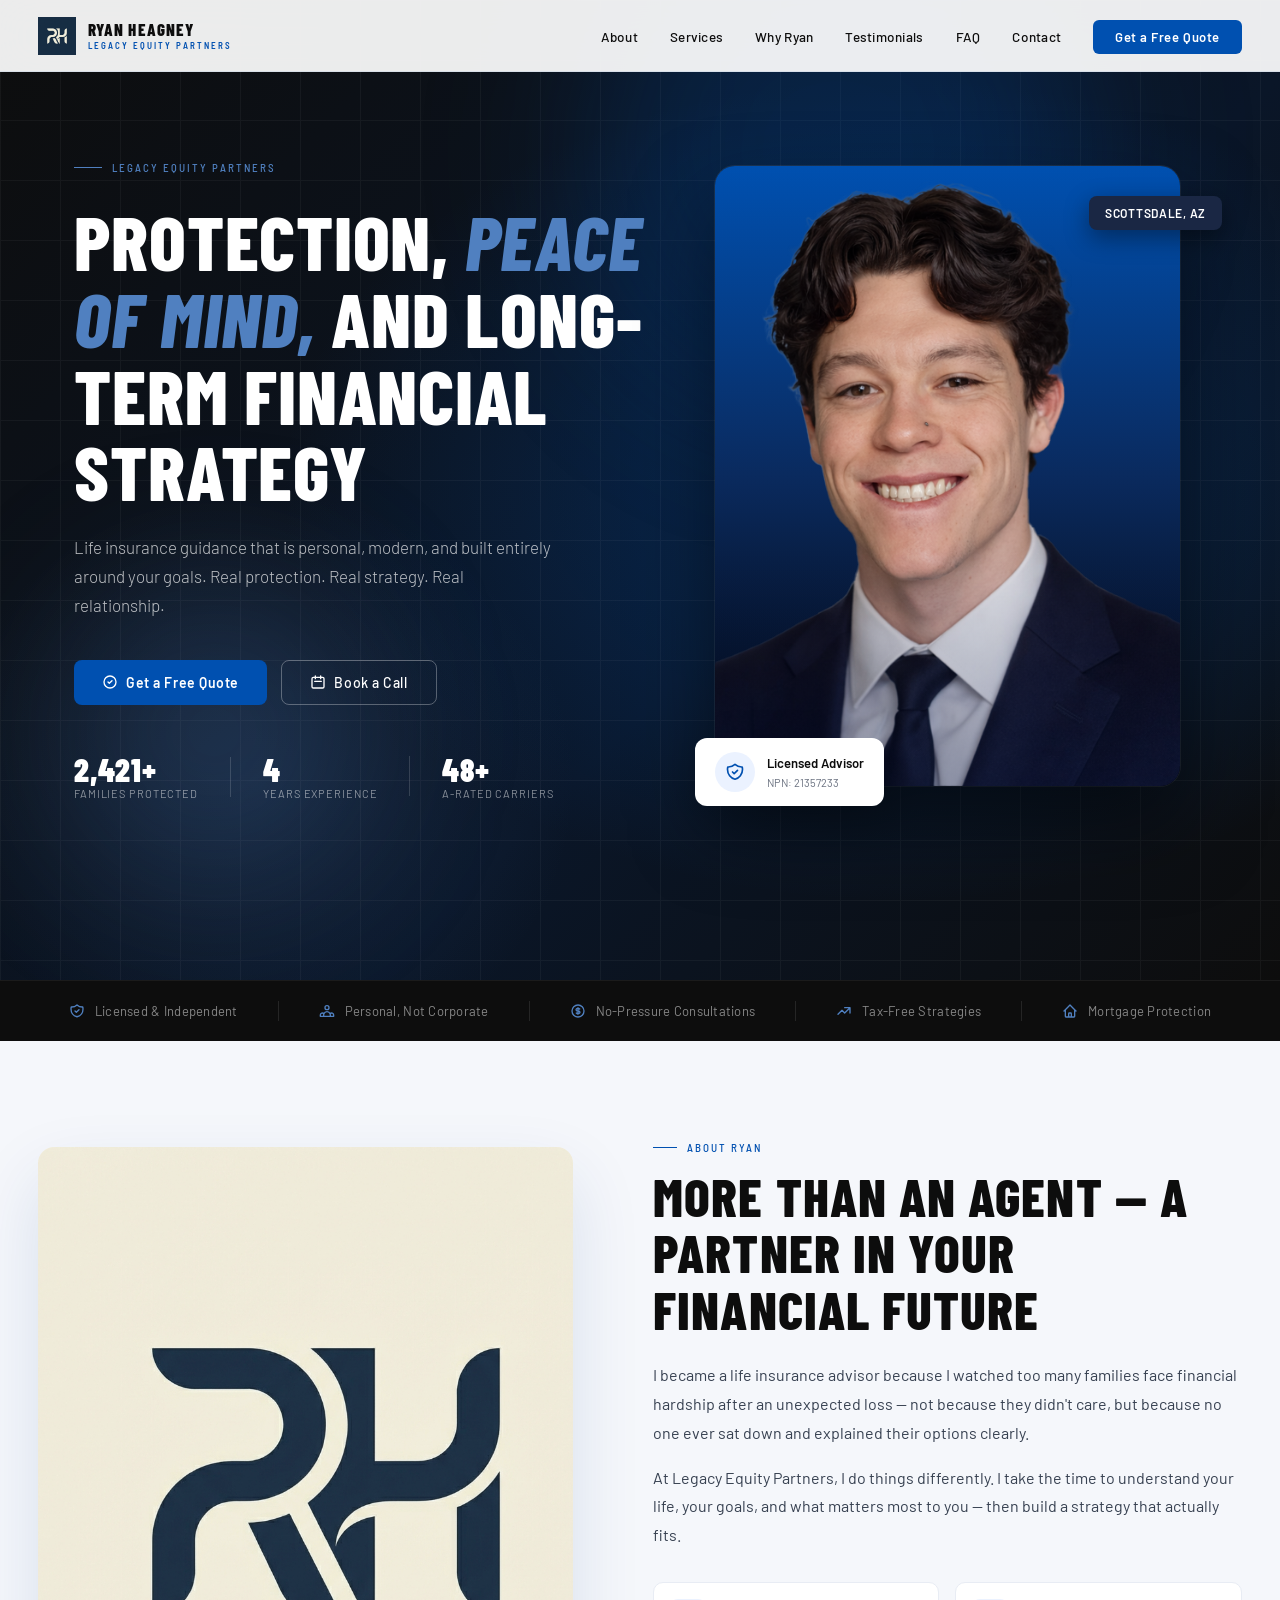
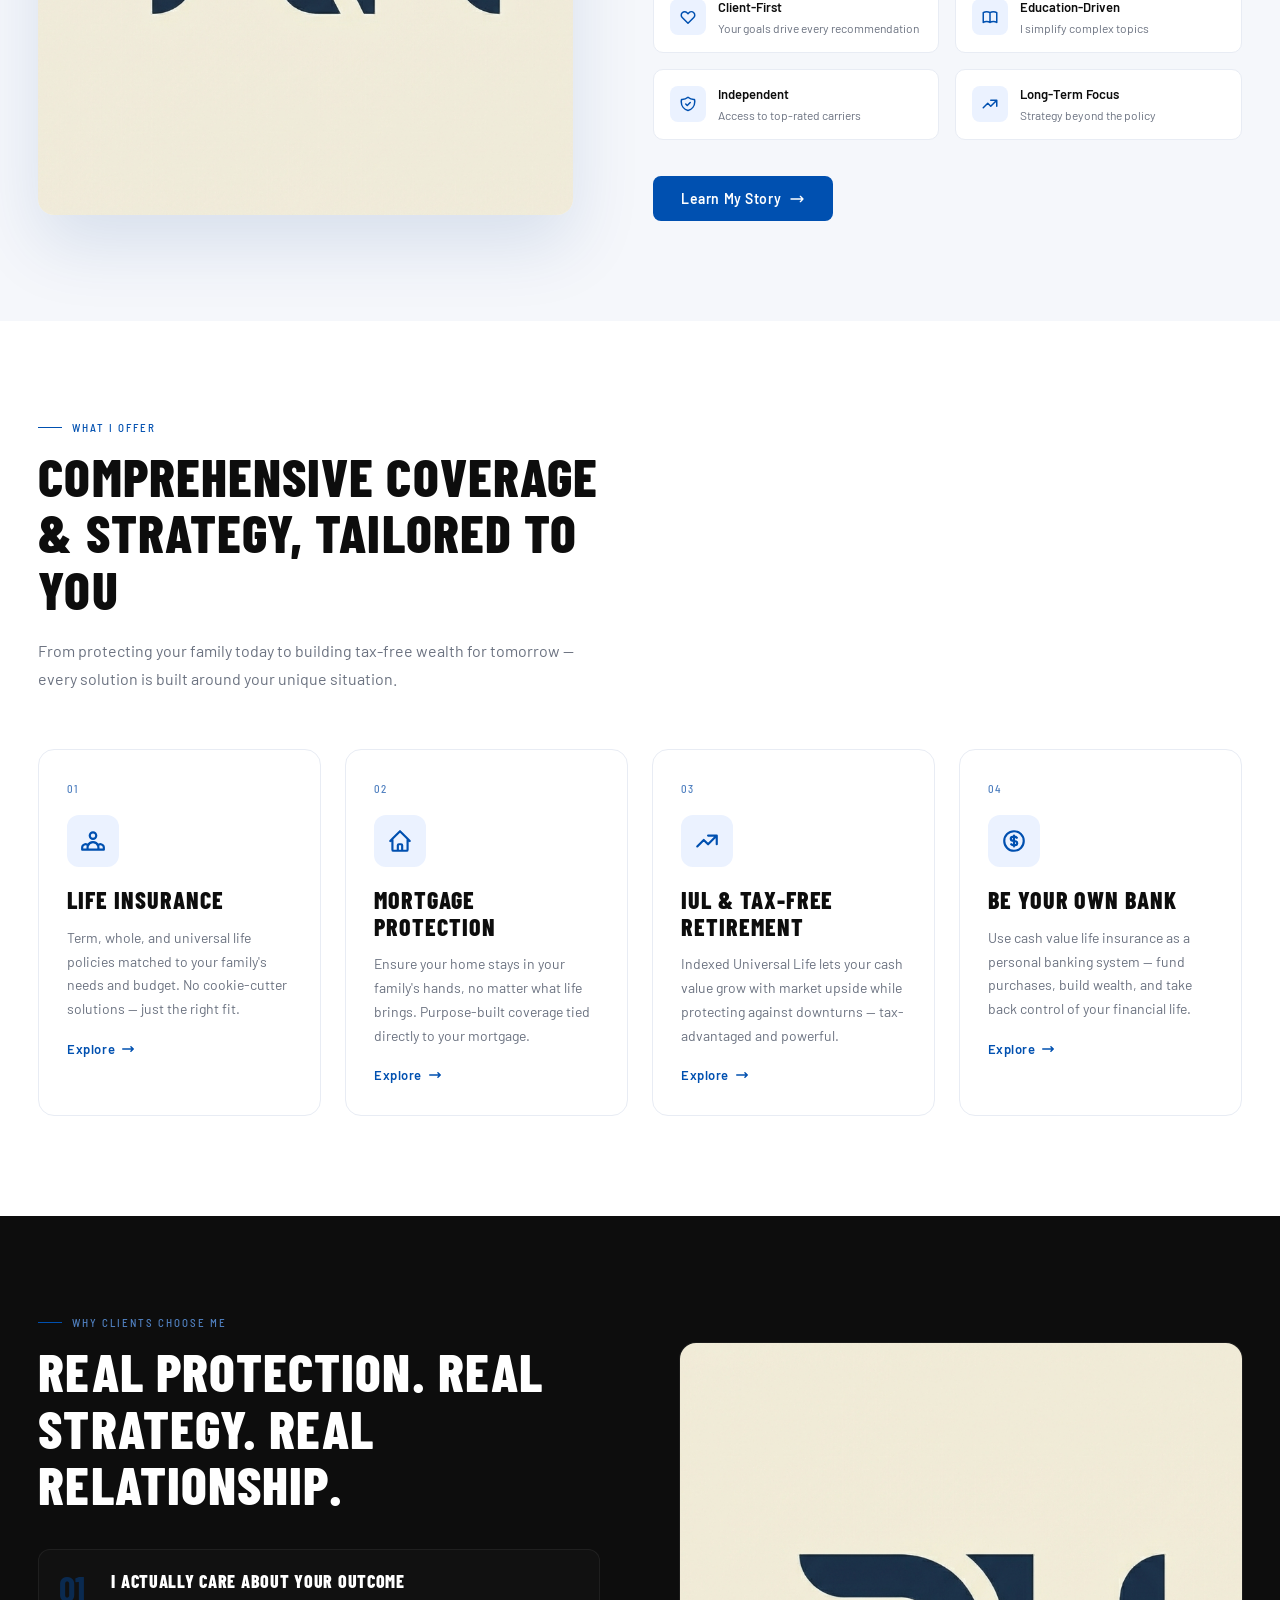
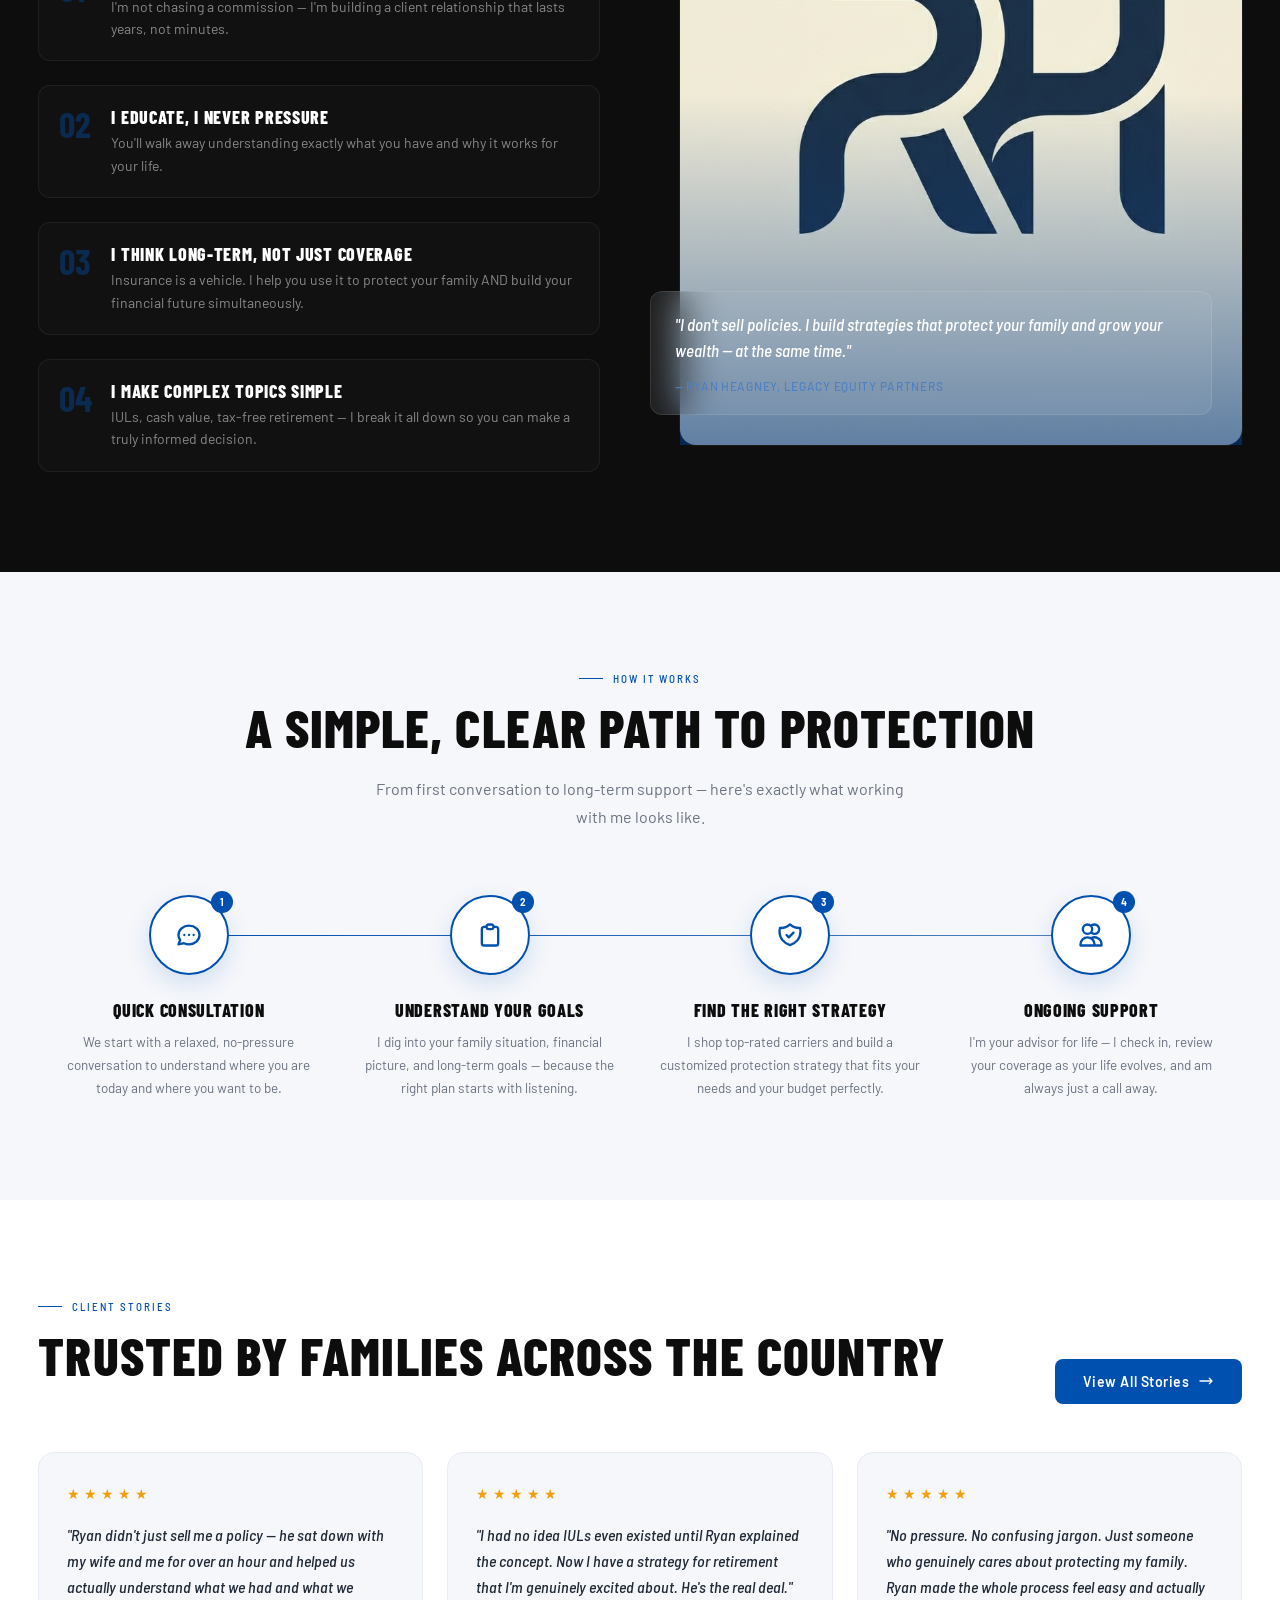
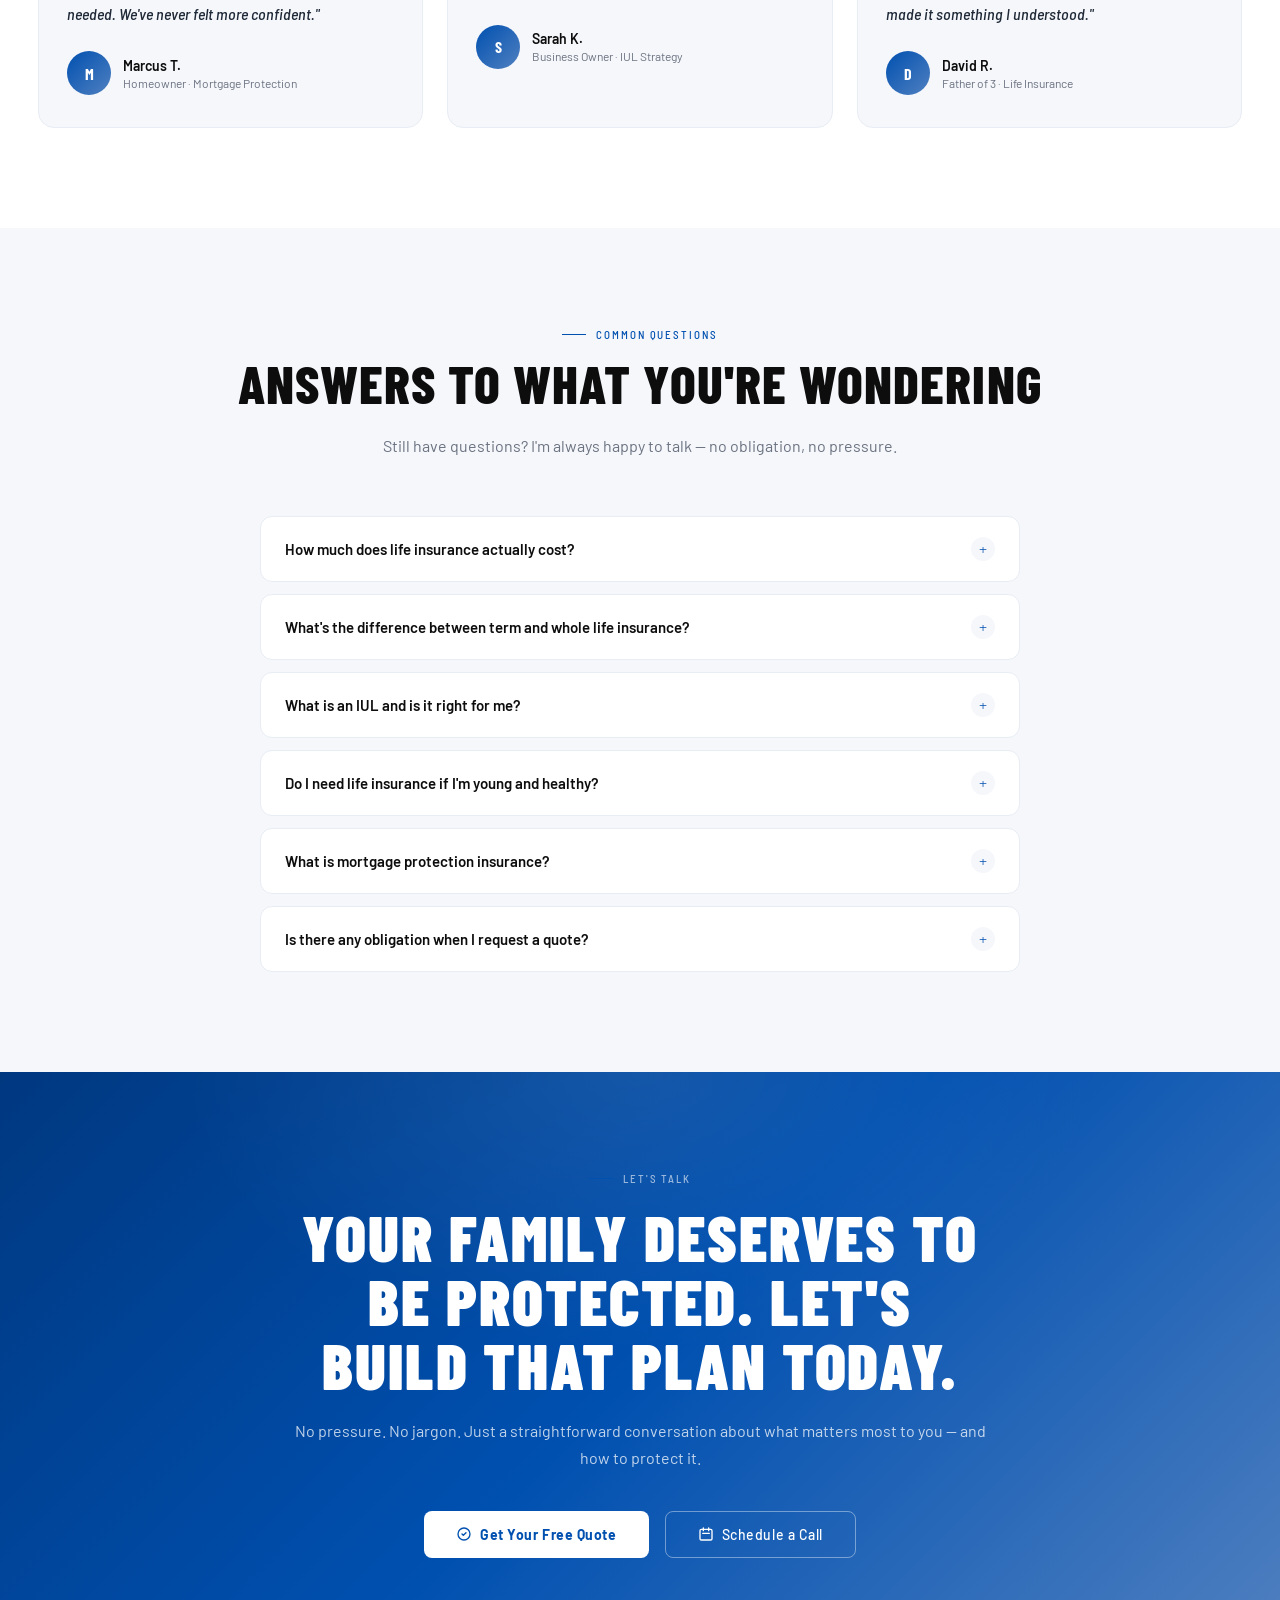
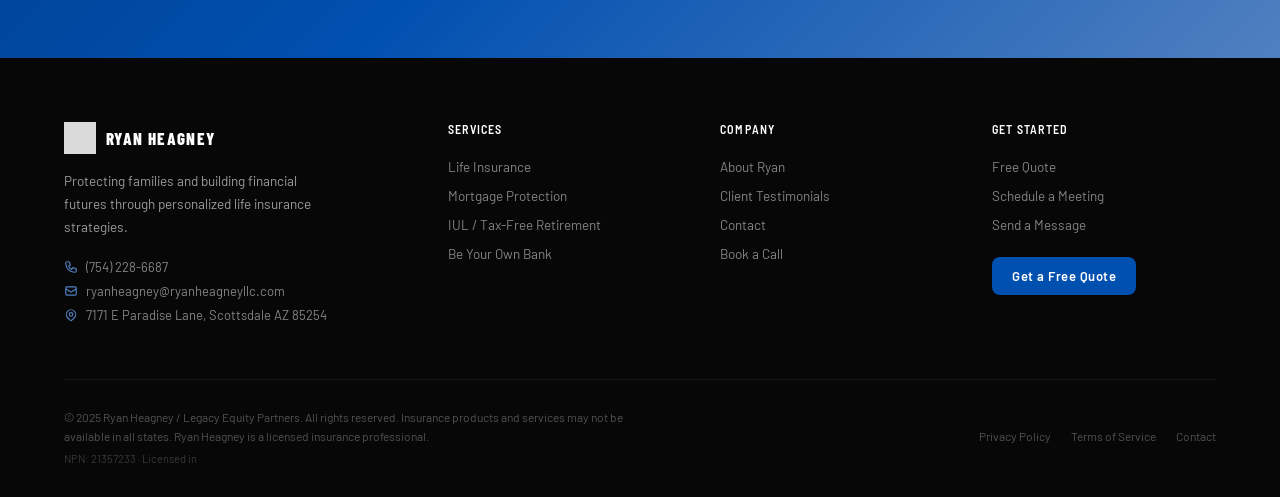
==== commit 5afe6a16: "Add GHL chat widget to bottom of page" ====
--- a/index.html
+++ b/index.html
@@ -1295,5 +1295,6 @@
   });
 })();
 </script>
+<script src="https://widgets.leadconnectorhq.com/loader.js" data-resources-url="https://widgets.leadconnectorhq.com/chat-widget/loader.js" data-widget-id="69db279d9f3b6f617ba4ab0b"></script>
 </body>
 </html>
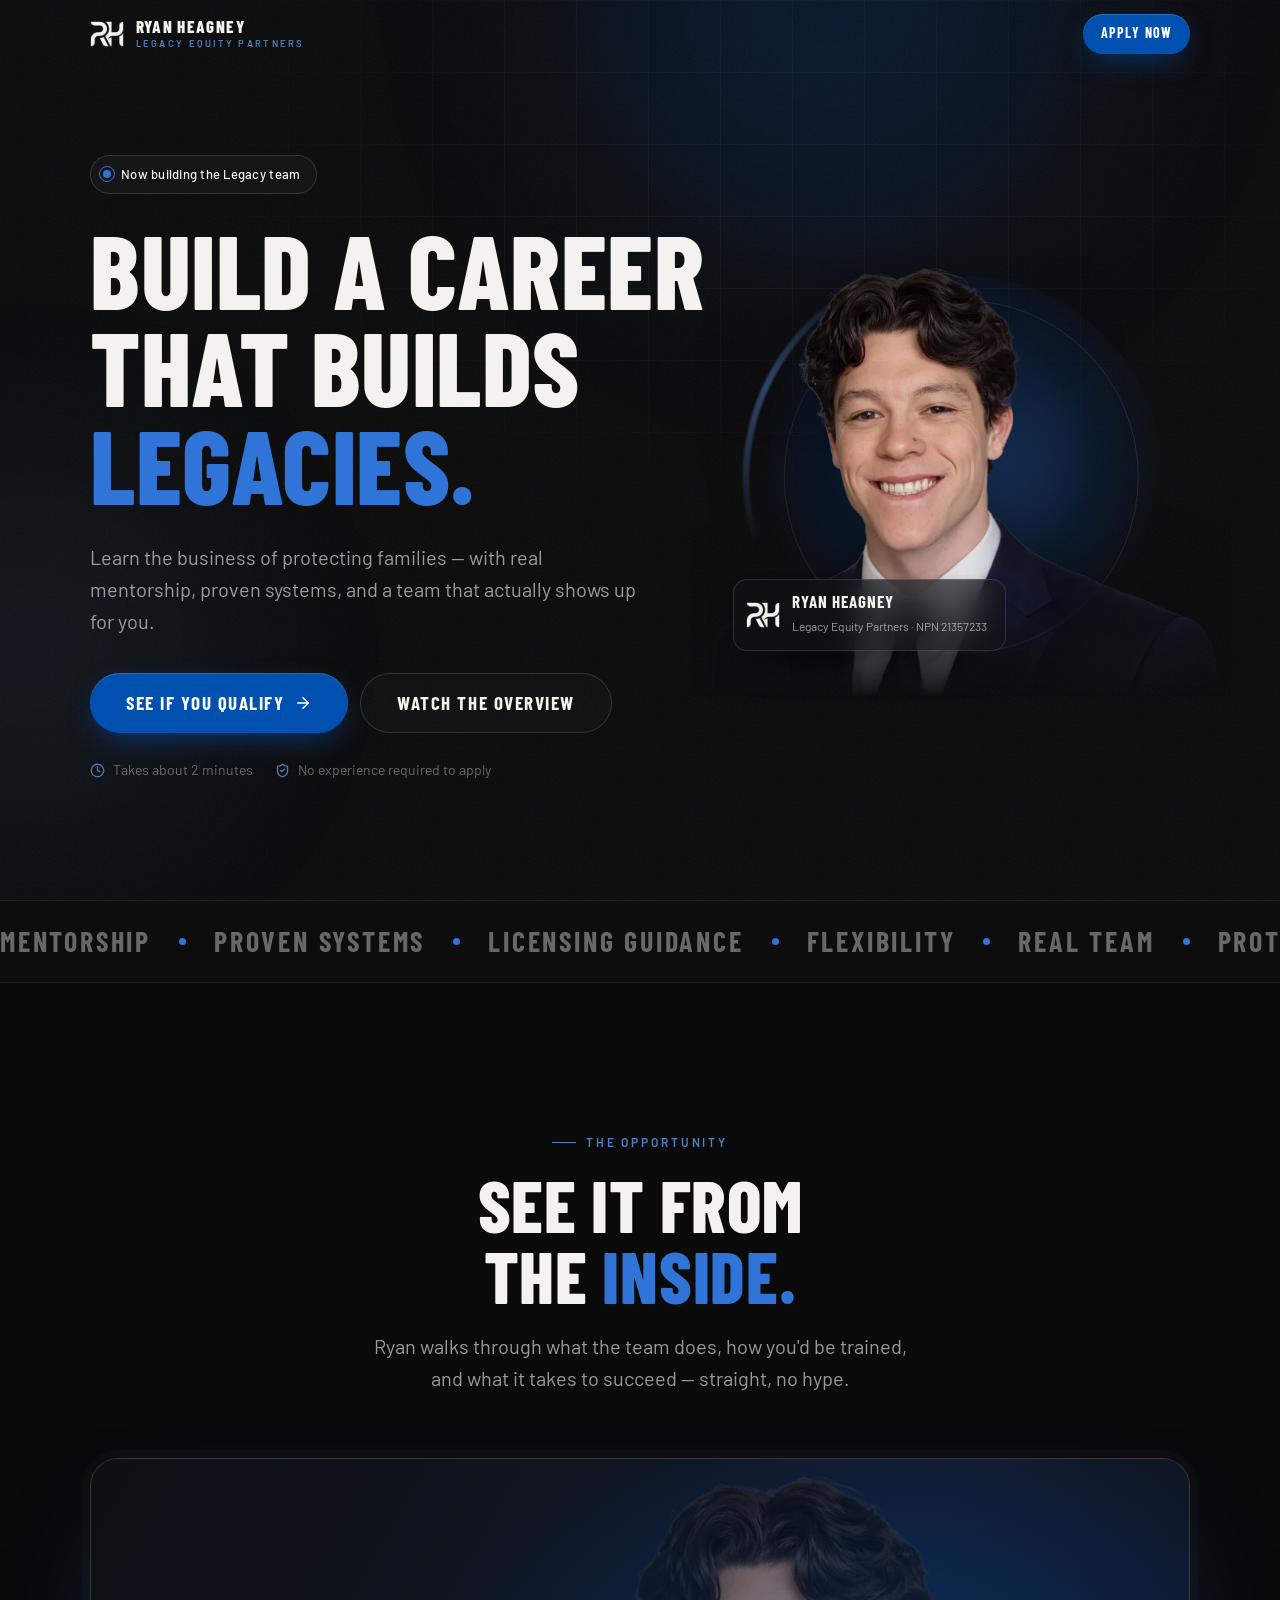
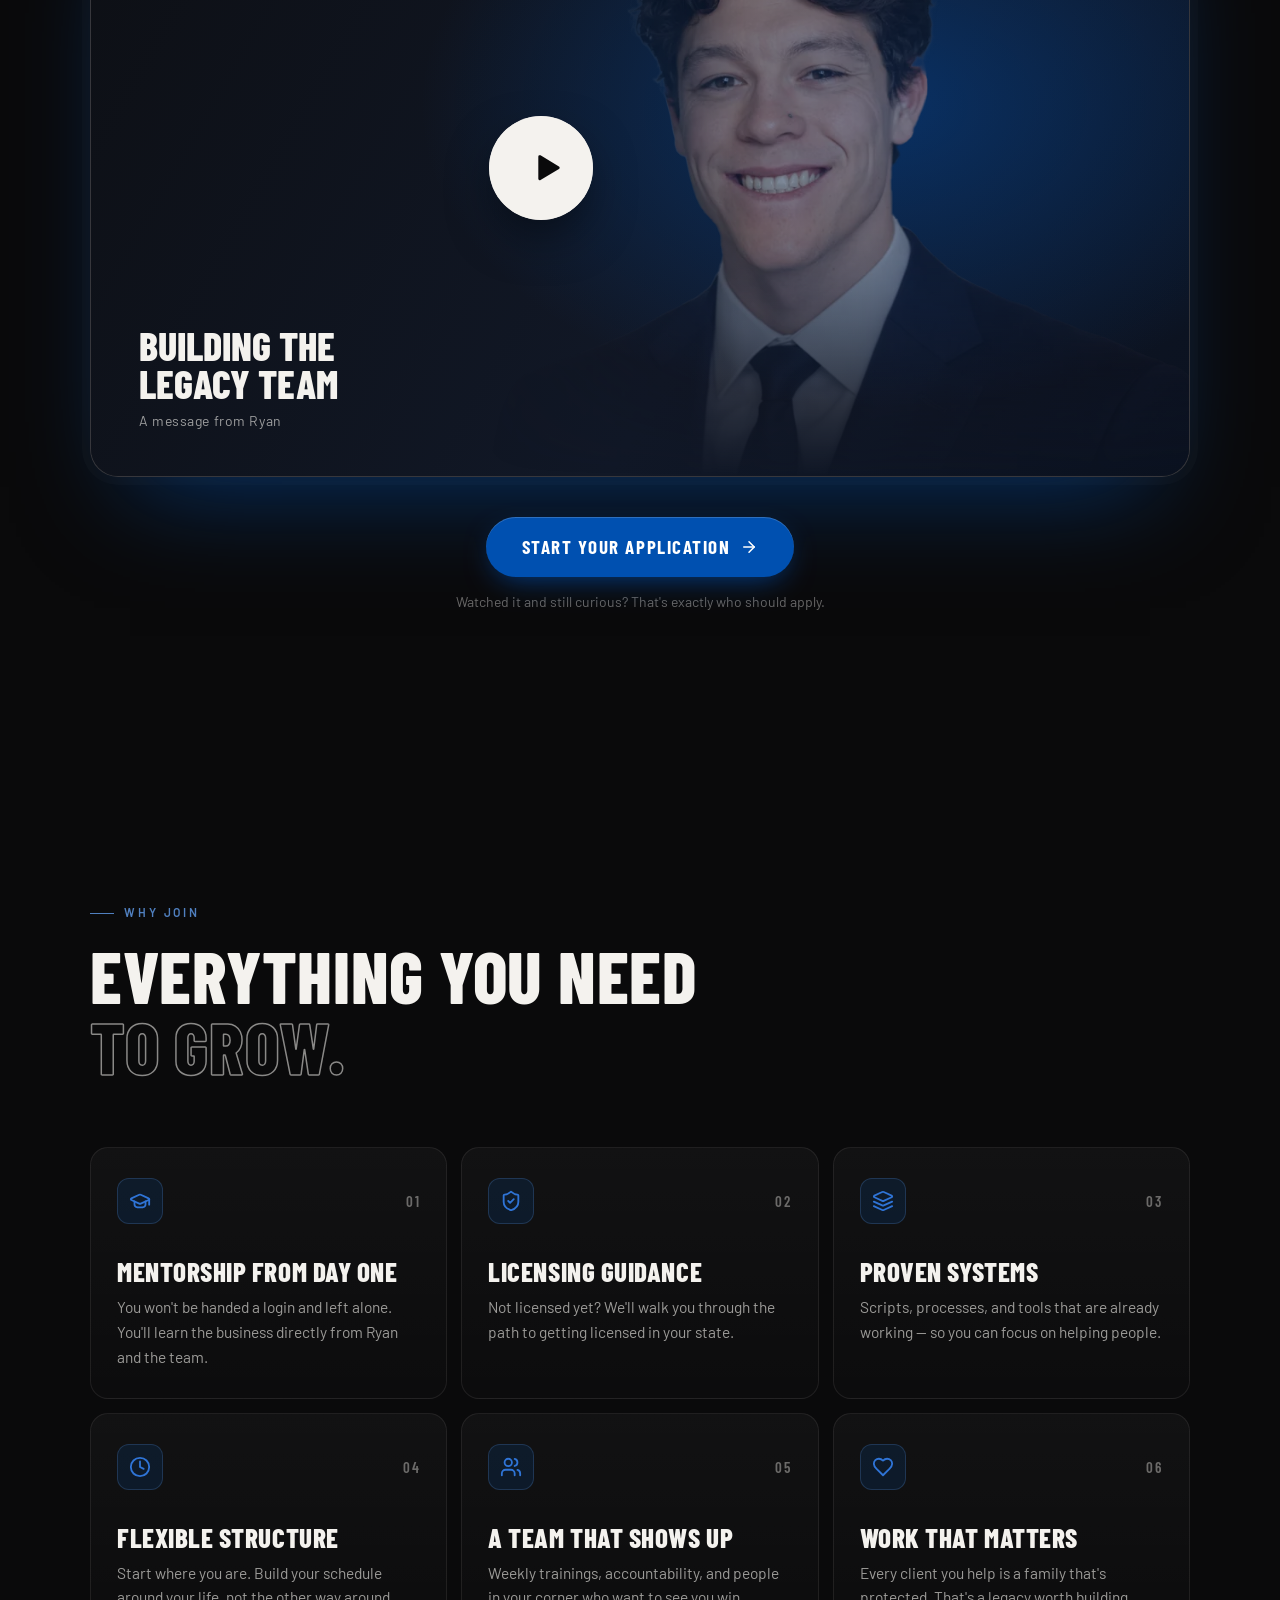
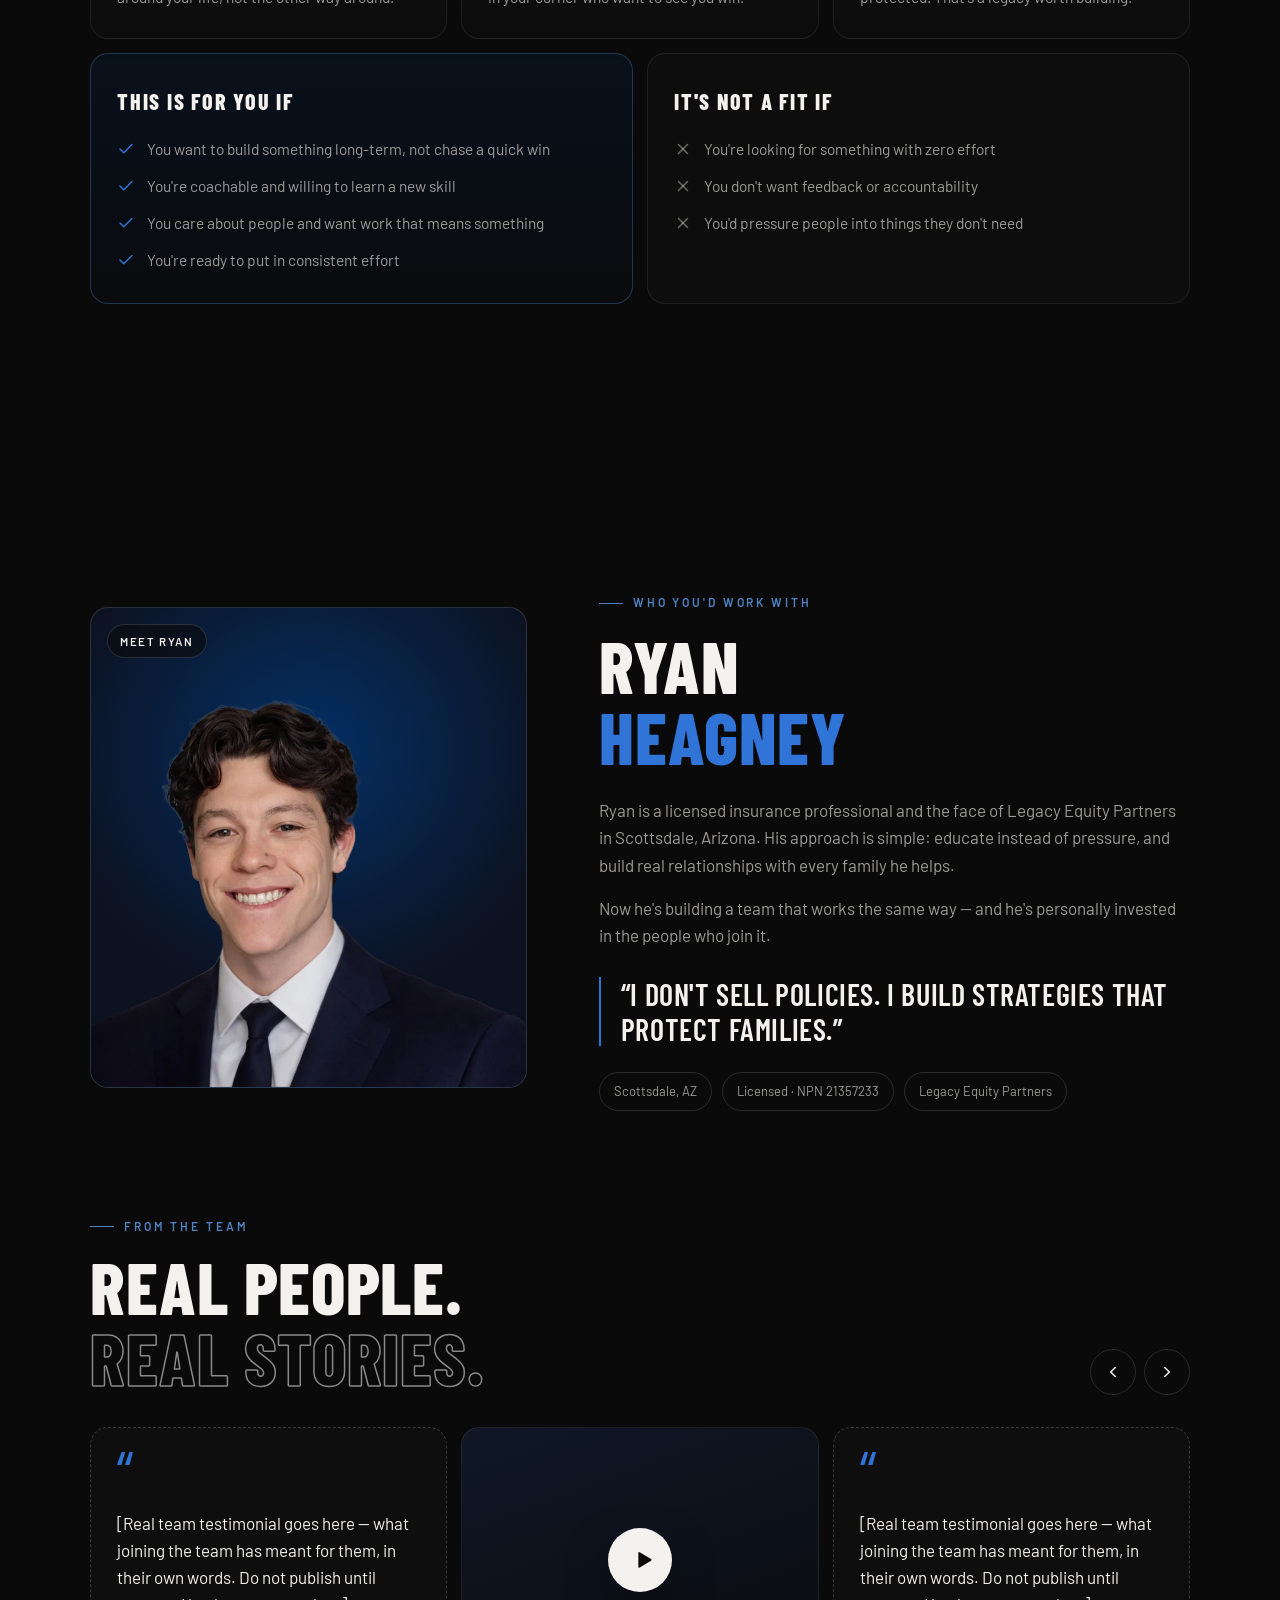
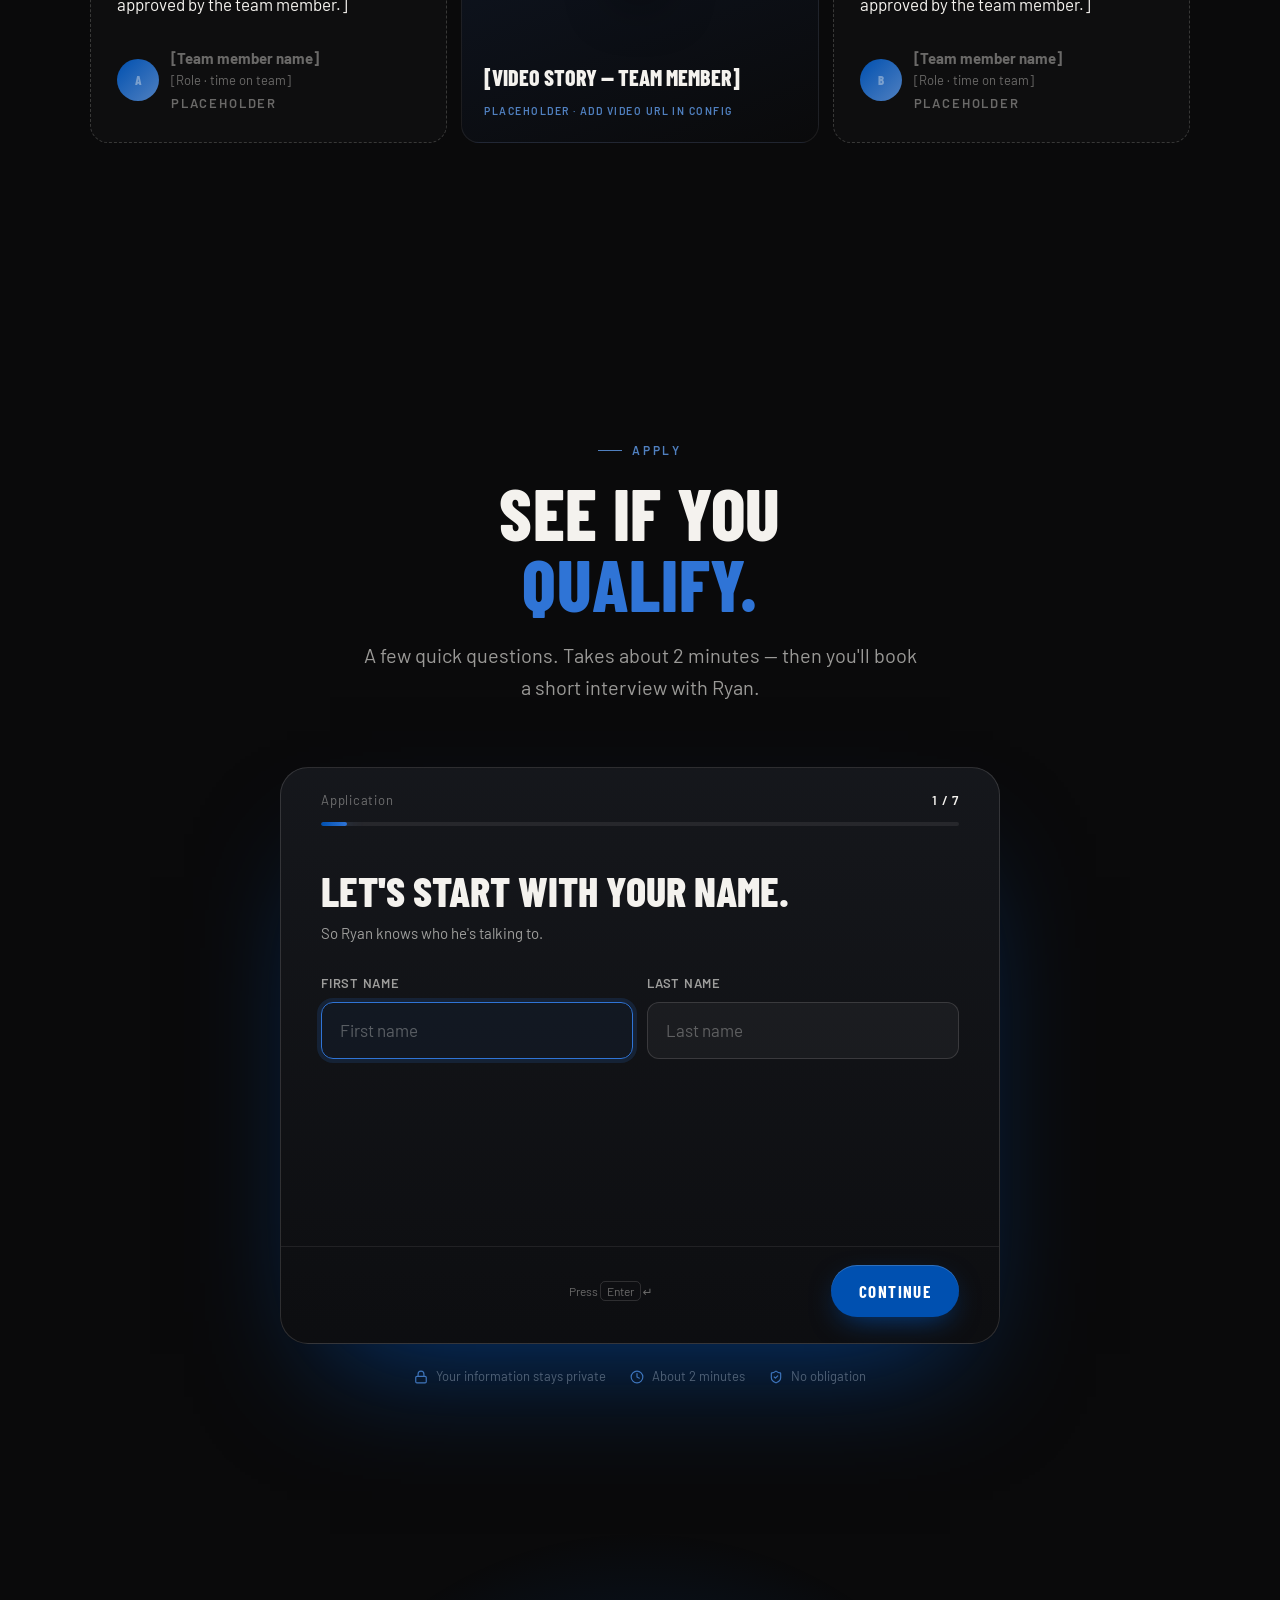
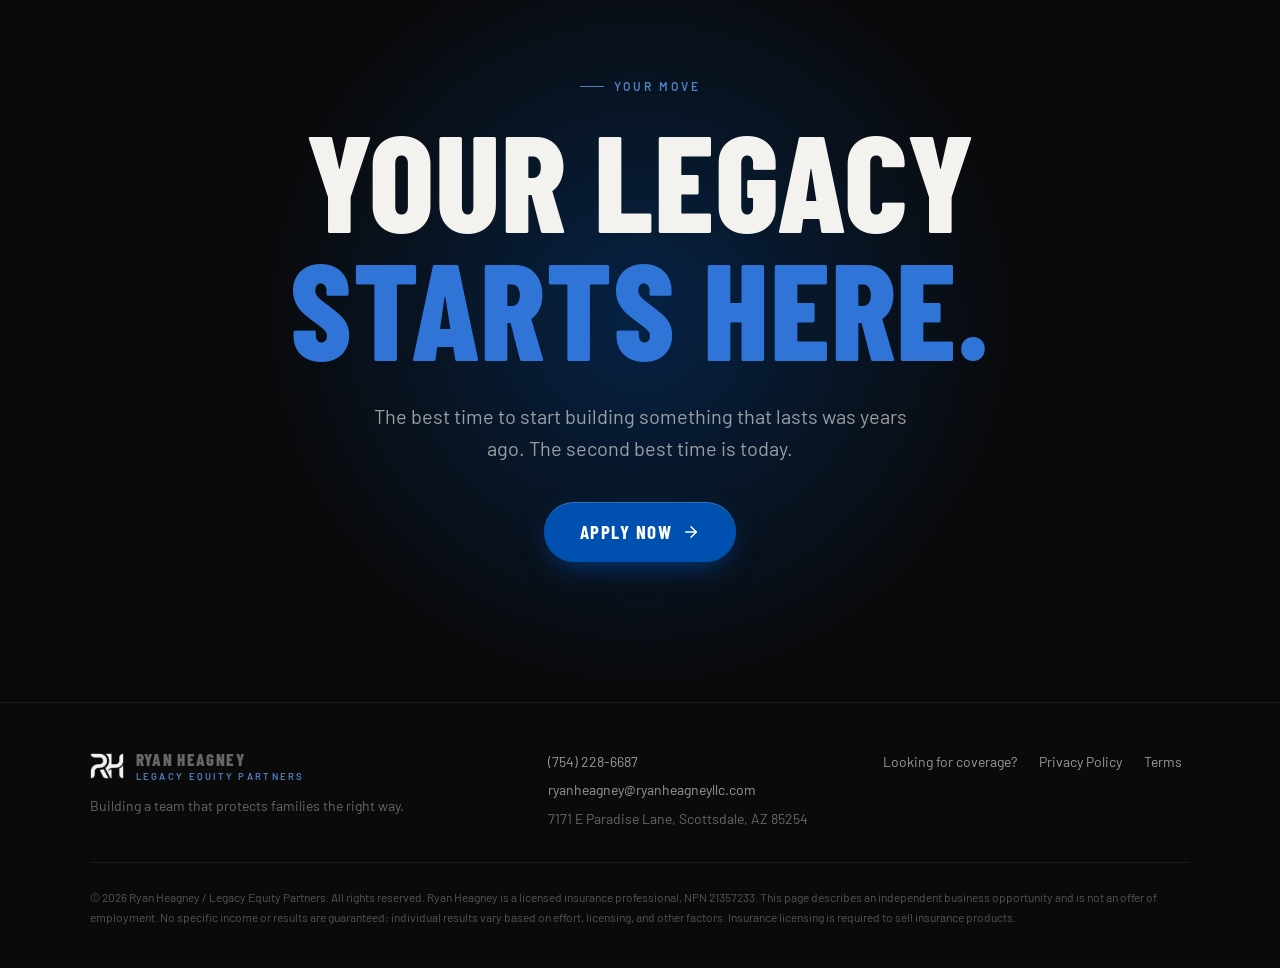
==== commit 8be5557a: "Recruitment funnel homepage; insurance site moved to /insurance" ====
--- a/index.html
+++ b/index.html
@@ -2,1299 +2,457 @@
 <html lang="en">
 <head>
 <meta charset="UTF-8">
-<meta name="viewport" content="width=device-width, initial-scale=1.0">
-<title>Ryan Heagney | Legacy Equity Partners</title>
-<meta name="description" content="Ryan Heagney — personalized life insurance, mortgage protection, IUL, and tax-free retirement strategies. Legacy Equity Partners, Scottsdale AZ.">
-  <!-- Open Graph / Social Preview -->
-  <meta property="og:type" content="website">
-  <meta property="og:url" content="https://ryanheagney.com/">
-  <meta property="og:title" content="Ryan Heagney | Legacy Equity Partners">
-  <meta property="og:description" content="Personalized life insurance, mortgage protection, IUL, and tax-free retirement strategies. Scottsdale, AZ.">
-  <meta property="og:image" content="https://ryanheagney.com/og-image.png">
-  <meta property="og:image:width" content="1050">
-  <meta property="og:image:height" content="600">
-  <meta name="twitter:card" content="summary_large_image">
-  <meta name="twitter:image" content="https://ryanheagney.com/og-image.png">
-
+<meta name="viewport" content="width=device-width, initial-scale=1, viewport-fit=cover">
+<title>Join the Team | Ryan Heagney — Legacy Equity Partners</title>
+<meta name="description" content="Build a career protecting families. Join Ryan Heagney and the Legacy Equity Partners team — mentorship, licensing guidance, proven systems, and a flexible structure. Apply in about 2 minutes.">
+<link rel="canonical" href="https://ryanheagney.com/">
+<meta name="theme-color" content="#0A0A0B">
+<meta property="og:type" content="website">
+<meta property="og:title" content="Join the Team | Ryan Heagney — Legacy Equity Partners">
+<meta property="og:description" content="Build a career protecting families. Mentorship, proven systems, and a team that shows up. Apply in about 2 minutes.">
+<meta property="og:url" content="https://ryanheagney.com/">
+<meta property="og:image" content="https://ryanheagney.com/images/og-image.jpg">
+<meta name="twitter:card" content="summary_large_image">
+<link rel="icon" href="/images/favicon.png" type="image/png">
 <link rel="preconnect" href="https://fonts.googleapis.com">
 <link rel="preconnect" href="https://fonts.gstatic.com" crossorigin>
-<link href="https://fonts.googleapis.com/css2?family=Barlow+Condensed:wght@400;500;600;700;800;900&family=Barlow:wght@300;400;500;600;700&family=Barlow+Semi+Condensed:wght@400;500;600;700&display=swap" rel="stylesheet">
-<style>
-:root {
-  --blue-primary: #0050B0;
-  --blue-secondary: #5080C0;
-  --blue-dark: #003880;
-  --blue-light: #EBF2FF;
-  --black: #0D0D0D;
-  --white: #FFFFFF;
-  --gray-light: #F5F7FB;
-  --gray-mid: #E8ECF4;
-  --gray-text: #6B7280;
-  --gold: #C9A84C;
-  --font-display: "Barlow Condensed", "Barlow Semi Condensed", sans-serif;
-  --font-body: "Barlow", sans-serif;
-  --font-mono: "Barlow Semi Condensed", sans-serif;
-}
-
-*, *::before, *::after { box-sizing: border-box; margin: 0; padding: 0; }
-
-html { scroll-behavior: smooth; font-size: 16px; }
-
-body {
-  font-family: var(--font-body);
-  color: var(--black);
-  background: var(--white);
-  overflow-x: hidden;
-  -webkit-font-smoothing: antialiased;
-}
-
-/* ── NAVBAR ── */
-nav {
-  position: fixed; top: 0; left: 0; right: 0; z-index: 100;
-  display: flex; align-items: center; justify-content: space-between;
-  padding: 0 3%;
-  height: 72px;
-  background: rgba(255,255,255,0.92);
-  backdrop-filter: blur(20px);
-  border-bottom: 1px solid rgba(0,80,176,0.08);
-  transition: all 0.3s ease;
-}
-nav.scrolled {
-  height: 64px;
-  background: rgba(255,255,255,0.97);
-  box-shadow: 0 4px 30px rgba(0,56,128,0.08);
-}
-.nav-logo {
-  display: flex; align-items: center; gap: 12px; text-decoration: none;
-}
-.nav-logo img { height: 38px; width: auto; }
-.nav-logo-text { display: flex; flex-direction: column; line-height: 1; }
-.nav-logo-name {
-  font-family: var(--font-display); font-weight: 800; font-size: 17px;
-  color: var(--black); letter-spacing: 0.06em; text-transform: uppercase;
-}
-.nav-logo-sub {
-  font-family: var(--font-mono); font-size: 9px; font-weight: 600;
-  color: var(--blue-primary); letter-spacing: 0.22em; text-transform: uppercase;
-  margin-top: 3px;
-}
-.nav-links {
-  display: flex; align-items: center; gap: 32px;
-  list-style: none;
-}
-.nav-links a {
-  font-size: 13.5px; font-weight: 500; color: var(--black);
-  text-decoration: none; letter-spacing: 0.02em;
-  transition: color 0.2s;
-  position: relative;
-}
-.nav-links a::after {
-  content: ""; position: absolute; bottom: -3px; left: 0; right: 0;
-  height: 1.5px; background: var(--blue-primary);
-  transform: scaleX(0); transform-origin: left;
-  transition: transform 0.25s ease;
-}
-.nav-links a:hover { color: var(--blue-primary); }
-.nav-links a:hover::after { transform: scaleX(1); }
-.nav-cta {
-  background: var(--blue-primary); color: var(--white) !important;
-  padding: 9px 22px; border-radius: 6px;
-  font-size: 13px !important; font-weight: 600 !important;
-  transition: background 0.2s, transform 0.2s !important;
-  letter-spacing: 0.04em !important;
-}
-.nav-cta::after { display: none !important; }
-.nav-cta:hover { background: var(--blue-dark) !important; transform: translateY(-1px) !important; }
-
-.hamburger { display: none; flex-direction: column; gap: 5px; cursor: pointer; padding: 4px; }
-.hamburger span { width: 24px; height: 2px; background: var(--black); border-radius: 2px; transition: all 0.3s; display: block; }
-
-.mobile-menu {
-  display: none; position: fixed; top: 72px; left: 0; right: 0;
-  background: var(--white); border-bottom: 1px solid var(--gray-mid);
-  padding: 20px 5% 28px; z-index: 99;
-  box-shadow: 0 8px 30px rgba(0,0,0,0.08);
-}
-.mobile-menu.open { display: block; }
-.mobile-menu a {
-  display: block; padding: 12px 0; border-bottom: 1px solid var(--gray-mid);
-  font-size: 15px; font-weight: 500; color: var(--black); text-decoration: none;
-}
-.mobile-menu a:last-child { border-bottom: none; }
-.mobile-cta-wrap { margin-top: 16px; }
-.mobile-cta-wrap a { border-bottom: none !important; }
-
-/* ── HERO ── */
-.hero {
-  min-height: 100vh;
-  background: var(--black);
-  position: relative; overflow: hidden;
-  display: flex; align-items: center;
-  padding-top: 72px;
-}
-.hero-bg-gradient {
-  position: absolute; inset: 0;
-  background: radial-gradient(ellipse 80% 70% at 70% 50%, rgba(0,80,176,0.35) 0%, transparent 60%),
-              radial-gradient(ellipse 50% 60% at 20% 80%, rgba(80,128,192,0.15) 0%, transparent 50%),
-              linear-gradient(135deg, #0D0D0D 0%, #0a1628 60%, #0D0D0D 100%);
-}
-.hero-grid-lines {
-  position: absolute; inset: 0; opacity: 0.04;
-  background-image: linear-gradient(var(--white) 1px, transparent 1px),
-                    linear-gradient(90deg, var(--white) 1px, transparent 1px);
-  background-size: 60px 60px;
-}
-.hero-orb {
-  position: absolute; border-radius: 50%;
-  filter: blur(80px); pointer-events: none;
-}
-.hero-orb-1 {
-  width: 500px; height: 500px;
-  background: rgba(0,80,176,0.25);
-  top: -100px; right: 15%;
-  animation: orbFloat 8s ease-in-out infinite;
-}
-.hero-orb-2 {
-  width: 300px; height: 300px;
-  background: rgba(80,128,192,0.18);
-  bottom: 10%; left: 5%;
-  animation: orbFloat 11s ease-in-out infinite reverse;
-}
-@keyframes orbFloat {
-  0%, 100% { transform: translateY(0px) scale(1); }
-  50% { transform: translateY(-30px) scale(1.05); }
-}
-.hero-inner {
-  position: relative; z-index: 2;
-  width: 100%; max-width: 1400px; margin: 0 auto;
-  padding: 80px 3% 80px;
-  display: grid; grid-template-columns: 55fr 45fr;
-  gap: 40px; align-items: center;
-}
-.hero-content { color: var(--white); }
-.hero-eyebrow {
-  display: inline-flex; align-items: center; gap: 10px;
-  font-family: var(--font-mono); font-size: 11px; font-weight: 500;
-  letter-spacing: 0.18em; text-transform: uppercase;
-  color: var(--blue-secondary);
-  margin-bottom: 28px;
-  opacity: 0; animation: fadeUp 0.7s ease 0.2s forwards;
-}
-.hero-eyebrow::before {
-  content: ""; width: 28px; height: 1px; background: var(--blue-secondary);
-}
-.hero-headline {
-  font-family: var(--font-display);
-  font-size: clamp(46px, 6vw, 80px);
-  font-weight: 800; line-height: 1.0;
-  margin-bottom: 24px; letter-spacing: 0.01em;
-  text-transform: uppercase;
-  opacity: 0; animation: fadeUp 0.7s ease 0.4s forwards;
-}
-.hero-headline em {
-  font-style: italic; color: var(--blue-secondary);
-}
-.hero-sub {
-  font-size: 17px; font-weight: 300; line-height: 1.7;
-  color: rgba(255,255,255,0.72); max-width: 480px;
-  margin-bottom: 40px;
-  opacity: 0; animation: fadeUp 0.7s ease 0.6s forwards;
-}
-.hero-actions {
-  display: flex; gap: 14px; flex-wrap: wrap;
-  opacity: 0; animation: fadeUp 0.7s ease 0.8s forwards;
-}
-.btn-primary {
-  display: inline-flex; align-items: center; gap: 8px;
-  background: var(--blue-primary); color: var(--white);
-  padding: 14px 28px; border-radius: 8px;
-  font-size: 14px; font-weight: 600; letter-spacing: 0.04em;
-  text-decoration: none; transition: all 0.25s ease;
-  border: none; cursor: pointer;
-}
-.btn-primary:hover { background: var(--blue-dark); transform: translateY(-2px); box-shadow: 0 8px 25px rgba(0,80,176,0.4); }
-.btn-outline {
-  display: inline-flex; align-items: center; gap: 8px;
-  background: transparent; color: var(--white);
-  padding: 13px 28px; border-radius: 8px;
-  font-size: 14px; font-weight: 500; letter-spacing: 0.04em;
-  text-decoration: none; transition: all 0.25s ease;
-  border: 1.5px solid rgba(255,255,255,0.3); cursor: pointer;
-}
-.btn-outline:hover { border-color: var(--white); background: rgba(255,255,255,0.07); transform: translateY(-2px); }
-.hero-trust {
-  margin-top: 48px; display: flex; gap: 32px; flex-wrap: wrap;
-  opacity: 0; animation: fadeUp 0.7s ease 1s forwards;
-}
-.trust-item {
-  display: flex; flex-direction: column; gap: 2px;
-}
-.trust-num {
-  font-family: var(--font-display); font-size: 32px; font-weight: 900;
-  color: var(--white); line-height: 1; text-transform: uppercase; letter-spacing: 0.02em;
-}
-.trust-label {
-  font-size: 11px; font-weight: 400; letter-spacing: 0.08em;
-  color: rgba(255,255,255,0.5); text-transform: uppercase;
-}
-.hero-divider {
-  width: 1px; height: 40px; background: rgba(255,255,255,0.15);
-  align-self: center;
-}
-
-/* Hero image panel */
-.hero-image-wrap {
-  position: relative;
-  opacity: 0; animation: fadeLeft 0.9s ease 0.5s forwards;
-}
-.hero-img-card {
-  position: relative; border-radius: 20px; overflow: hidden;
-  aspect-ratio: 3/4; max-height: 620px;
-  box-shadow: 0 40px 80px rgba(0,0,0,0.5), 0 0 0 1px rgba(255,255,255,0.08);
-  background: linear-gradient(180deg, #0050B0 0%, #0a2a5e 50%, #050e1f 85%, #000000 100%);
-}
-.hero-img-card img {
-  width: 100%; height: 100%; object-fit: cover; object-position: 35% 0%; display: block;
-}
-.hero-img-card::after {
-  content: ""; position: absolute; inset: 0;
-  background: linear-gradient(180deg, transparent 60%, rgba(0,20,70,0.3) 100%);
-}
-.hero-badge {
-  position: absolute; bottom: -20px; left: -20px;
-  background: var(--white); border-radius: 12px;
-  padding: 14px 20px;
-  box-shadow: 0 20px 50px rgba(0,0,0,0.2);
-  display: flex; align-items: center; gap: 12px;
-  z-index: 3;
-}
-.hero-badge-icon {
-  width: 40px; height: 40px; border-radius: 50%;
-  background: var(--blue-light);
-  display: flex; align-items: center; justify-content: center;
-  flex-shrink: 0;
-}
-.hero-badge-icon svg { width: 20px; height: 20px; color: var(--blue-primary); }
-.hero-badge-text strong {
-  display: block; font-size: 13px; font-weight: 600; color: var(--black);
-}
-.hero-badge-text span {
-  font-size: 11px; color: var(--gray-text); font-weight: 400;
-}
-.hero-float-tag {
-  position: absolute; top: 30px; right: -16px;
-  background: #1a2744; color: var(--white);
-  border-radius: 8px; padding: 10px 16px;
-  font-size: 12px; font-weight: 600; letter-spacing: 0.06em;
-  text-transform: uppercase; z-index: 3;
-  box-shadow: 0 8px 25px rgba(0,0,0,0.4);
-}
-
-@keyframes fadeUp {
-  from { opacity: 0; transform: translateY(24px); }
-  to { opacity: 1; transform: translateY(0); }
-}
-@keyframes fadeLeft {
-  from { opacity: 0; transform: translateX(30px); }
-  to { opacity: 1; transform: translateX(0); }
-}
-
-/* ── TRUST BAR ── */
-.trust-bar {
-  background: var(--black);
-  border-top: 1px solid rgba(255,255,255,0.06);
-  padding: 20px 5%;
-}
-.trust-bar-inner {
-  max-width: 1400px; margin: 0 auto;
-  display: flex; align-items: center; justify-content: center;
-  gap: 40px; flex-wrap: wrap;
-}
-.trust-bar-item {
-  display: flex; align-items: center; gap: 10px;
-  font-size: 13px; color: rgba(255,255,255,0.5);
-  font-weight: 400; letter-spacing: 0.02em;
-}
-.trust-bar-item svg { width: 16px; height: 16px; color: var(--blue-secondary); flex-shrink: 0; }
-.trust-bar-sep { width: 1px; height: 20px; background: rgba(255,255,255,0.1); }
-
-/* ── SECTIONS GENERAL ── */
-section { padding: 100px 3%; }
-.section-inner { max-width: 1400px; margin: 0 auto; }
-
-.section-eyebrow {
-  font-family: var(--font-mono); font-size: 11px; font-weight: 500;
-  letter-spacing: 0.18em; text-transform: uppercase;
-  color: var(--blue-primary); margin-bottom: 14px;
-  display: flex; align-items: center; gap: 10px;
-}
-.section-eyebrow::before { content: ""; width: 24px; height: 1px; background: var(--blue-primary); }
-
-.section-title {
-  font-family: var(--font-display);
-  font-size: clamp(36px, 4.2vw, 58px); font-weight: 800;
-  line-height: 1.05; letter-spacing: 0.02em;
-  text-transform: uppercase; margin-bottom: 20px;
-}
-.section-sub {
-  font-size: 16px; line-height: 1.75; color: var(--gray-text); max-width: 560px;
-}
-
-/* scroll reveal */
-.reveal {
-  opacity: 0; transform: translateY(30px);
-  transition: opacity 0.7s ease, transform 0.7s ease;
-}
-.reveal.visible { opacity: 1; transform: none; }
-
-/* ── ABOUT PREVIEW ── */
-.about-section { background: var(--gray-light); }
-.about-grid {
-  display: grid; grid-template-columns: 1fr 1.1fr;
-  gap: 80px; align-items: center;
-}
-.about-img-wrap { position: relative; }
-.about-img-frame {
-  border-radius: 16px; overflow: hidden;
-  aspect-ratio: 4/5;
-  box-shadow: 0 30px 70px rgba(0,56,128,0.12);
-}
-.about-img-frame img {
-  width: 100%; height: 100%; object-fit: cover; object-position: 35% 0%; display: block;
-  filter: saturate(0.9);
-}
-.about-accent {
-  position: absolute; bottom: -24px; right: -24px;
-  width: 160px; height: 160px;
-  border-radius: 16px;
-  background: linear-gradient(135deg, var(--blue-primary), var(--blue-secondary));
-  z-index: -1;
-}
-.about-accent-2 {
-  position: absolute; top: -12px; left: -12px;
-  width: 80px; height: 80px; border-radius: 10px;
-  background: var(--blue-light);
-  z-index: -1;
-}
-.about-content { }
-.about-title { margin-bottom: 24px; }
-.about-body {
-  font-size: 16px; line-height: 1.8; color: #374151;
-  margin-bottom: 32px;
-}
-.about-body p { margin-bottom: 16px; }
-.about-pillars {
-  display: grid; grid-template-columns: 1fr 1fr;
-  gap: 16px; margin-bottom: 36px;
-}
-.pillar {
-  display: flex; align-items: flex-start; gap: 12px;
-  padding: 16px; background: var(--white); border-radius: 10px;
-  border: 1px solid var(--gray-mid);
-}
-.pillar-icon {
-  width: 36px; height: 36px; border-radius: 8px;
-  background: var(--blue-light);
-  display: flex; align-items: center; justify-content: center;
-  flex-shrink: 0;
-}
-.pillar-icon svg { width: 18px; height: 18px; color: var(--blue-primary); }
-.pillar-text strong { display: block; font-size: 13px; font-weight: 600; margin-bottom: 2px; }
-.pillar-text span { font-size: 12px; color: var(--gray-text); }
-
-/* ── SERVICES ── */
-.services-section { background: var(--white); }
-.services-grid {
-  display: grid; grid-template-columns: repeat(4, 1fr);
-  gap: 24px; margin-top: 56px;
-}
-.service-card {
-  background: var(--white); border: 1px solid var(--gray-mid);
-  border-radius: 16px; padding: 32px 28px;
-  transition: all 0.3s ease; cursor: pointer;
-  position: relative; overflow: hidden;
-}
-.service-card::before {
-  content: ""; position: absolute; top: 0; left: 0; right: 0;
-  height: 3px; background: linear-gradient(90deg, var(--blue-primary), var(--blue-secondary));
-  transform: scaleX(0); transform-origin: left; transition: transform 0.3s ease;
-}
-.service-card:hover { transform: translateY(-6px); box-shadow: 0 20px 50px rgba(0,80,176,0.1); border-color: var(--blue-secondary); }
-.service-card:hover::before { transform: scaleX(1); }
-.service-num {
-  font-family: var(--font-mono); font-size: 11px; font-weight: 500;
-  color: var(--blue-secondary); letter-spacing: 0.1em;
-  margin-bottom: 20px;
-}
-.service-icon {
-  width: 52px; height: 52px; border-radius: 12px;
-  background: var(--blue-light); margin-bottom: 20px;
-  display: flex; align-items: center; justify-content: center;
-}
-.service-icon svg { width: 26px; height: 26px; color: var(--blue-primary); }
-.service-title {
-  font-family: var(--font-display); font-size: 24px; font-weight: 800;
-  margin-bottom: 12px; line-height: 1.1; text-transform: uppercase;
-  letter-spacing: 0.04em;
-}
-.service-desc { font-size: 14px; line-height: 1.7; color: var(--gray-text); margin-bottom: 20px; }
-.service-link {
-  font-size: 13px; font-weight: 600; color: var(--blue-primary);
-  text-decoration: none; letter-spacing: 0.04em;
-  display: flex; align-items: center; gap: 6px;
-  transition: gap 0.2s;
-}
-.service-card:hover .service-link { gap: 10px; }
-
-/* ── WHY RYAN ── */
-.why-section { background: var(--black); color: var(--white); }
-.why-grid {
-  display: grid; grid-template-columns: 1fr 1fr;
-  gap: 80px; align-items: center;
-}
-.why-list { margin-top: 36px; display: flex; flex-direction: column; gap: 24px; }
-.why-item {
-  display: flex; gap: 16px; align-items: flex-start;
-  padding: 20px; border-radius: 12px;
-  border: 1px solid rgba(255,255,255,0.06);
-  background: rgba(255,255,255,0.02);
-  transition: all 0.3s;
-}
-.why-item:hover { background: rgba(0,80,176,0.12); border-color: rgba(0,80,176,0.3); }
-.why-num {
-  font-family: var(--font-display); font-size: 36px; font-weight: 700;
-  color: rgba(0,80,176,0.4); line-height: 1; flex-shrink: 0;
-  min-width: 36px;
-}
-.why-text strong { display: block; font-family: var(--font-display); font-size: 18px; font-weight: 800; margin-bottom: 4px; color: var(--white); text-transform: uppercase; letter-spacing: 0.04em; }
-.why-text span { font-size: 14px; color: rgba(255,255,255,0.5); line-height: 1.6; }
-.why-img-wrap { position: relative; }
-.why-img-frame {
-  border-radius: 16px; overflow: hidden; aspect-ratio: 4/5;
-  box-shadow: 0 0 0 1px rgba(255,255,255,0.06);
-}
-.why-img-frame img {
-  width: 100%; height: 100%; object-fit: cover; object-position: 35% 0%; display: block;
-}
-.why-img-frame::after {
-  content: ""; position: absolute; inset: 0;
-  background: linear-gradient(180deg, transparent 50%, rgba(0,56,128,0.6) 100%);
-}
-.why-quote {
-  position: absolute; bottom: 30px; left: -30px; right: 30px;
-  background: rgba(255,255,255,0.06); backdrop-filter: blur(20px);
-  border: 1px solid rgba(255,255,255,0.1);
-  border-radius: 12px; padding: 20px 24px; z-index: 2;
-}
-.why-quote p {
-  font-family: "Barlow Semi Condensed", sans-serif; font-size: 17px;
-  font-style: italic; font-weight: 500; color: var(--white); line-height: 1.5;
-  margin-bottom: 12px;
-}
-.why-quote cite {
-  font-size: 12px; font-style: normal; font-weight: 500;
-  color: var(--blue-secondary); letter-spacing: 0.06em; text-transform: uppercase;
-}
-
-/* ── PROCESS ── */
-.process-section { background: var(--gray-light); }
-.process-header { text-align: center; margin-bottom: 64px; }
-.process-header .section-sub { margin: 0 auto; }
-.process-steps {
-  display: grid; grid-template-columns: repeat(4, 1fr);
-  gap: 0; position: relative;
-}
-.process-steps::before {
-  content: ""; position: absolute; top: 40px; left: 12.5%; right: 12.5%;
-  height: 1px; background: linear-gradient(90deg, var(--blue-primary), var(--blue-secondary));
-  z-index: 0;
-}
-.process-step { text-align: center; padding: 0 20px; position: relative; z-index: 1; }
-.step-circle {
-  width: 80px; height: 80px; border-radius: 50%;
-  background: var(--white); border: 2px solid var(--blue-primary);
-  display: flex; align-items: center; justify-content: center;
-  margin: 0 auto 24px; position: relative;
-  box-shadow: 0 8px 25px rgba(0,80,176,0.15);
-  transition: all 0.3s;
-}
-.process-step:hover .step-circle {
-  background: var(--blue-primary); transform: scale(1.08);
-}
-.step-circle svg { width: 28px; height: 28px; color: var(--blue-primary); transition: color 0.3s; }
-.process-step:hover .step-circle svg { color: var(--white); }
-.step-num {
-  position: absolute; top: -6px; right: -6px;
-  width: 22px; height: 22px; border-radius: 50%;
-  background: var(--blue-primary); color: var(--white);
-  font-size: 10px; font-weight: 700; display: flex; align-items: center; justify-content: center;
-}
-.step-title { font-family: var(--font-display); font-size: 18px; font-weight: 800; margin-bottom: 10px; text-transform: uppercase; letter-spacing: 0.04em; }
-.step-desc { font-size: 13.5px; line-height: 1.7; color: var(--gray-text); }
-
-/* ── TESTIMONIALS ── */
-.testimonials-section { background: var(--white); }
-.testi-header { display: flex; justify-content: space-between; align-items: flex-end; margin-bottom: 48px; }
-.testi-grid { display: grid; grid-template-columns: repeat(3, 1fr); gap: 24px; }
-.testi-card {
-  background: var(--gray-light); border-radius: 16px;
-  padding: 32px 28px; border: 1px solid var(--gray-mid);
-  transition: all 0.3s; position: relative;
-}
-.testi-card:hover { transform: translateY(-4px); box-shadow: 0 16px 40px rgba(0,80,176,0.08); }
-.testi-stars { display: flex; gap: 4px; margin-bottom: 20px; }
-.testi-stars span { color: #F59E0B; font-size: 14px; }
-.testi-quote {
-  font-family: "Barlow Semi Condensed", sans-serif; font-size: 16px;
-  font-style: italic; font-weight: 500; line-height: 1.65; color: #1F2937;
-  margin-bottom: 24px;
-}
-.testi-author { display: flex; align-items: center; gap: 12px; }
-.testi-avatar {
-  width: 44px; height: 44px; border-radius: 50%;
-  background: linear-gradient(135deg, var(--blue-primary), var(--blue-secondary));
-  display: flex; align-items: center; justify-content: center;
-  font-size: 16px; font-weight: 700; color: var(--white);
-  font-family: var(--font-display); flex-shrink: 0;
-}
-.testi-name { font-size: 14px; font-weight: 600; margin-bottom: 2px; }
-.testi-role { font-size: 12px; color: var(--gray-text); }
-
-/* ── FAQ ── */
-.faq-section { background: var(--gray-light); }
-.faq-header { text-align: center; margin-bottom: 56px; }
-.faq-header .section-sub { margin: 0 auto; }
-.faq-grid { max-width: 760px; margin: 0 auto; display: flex; flex-direction: column; gap: 12px; }
-.faq-item {
-  background: var(--white); border-radius: 12px;
-  border: 1px solid var(--gray-mid); overflow: hidden;
-  transition: border-color 0.2s;
-}
-.faq-item.open { border-color: var(--blue-secondary); }
-.faq-question {
-  display: flex; justify-content: space-between; align-items: center;
-  padding: 20px 24px; cursor: pointer;
-  font-size: 15px; font-weight: 600; color: var(--black);
-  transition: color 0.2s;
-}
-.faq-item.open .faq-question { color: var(--blue-primary); }
-.faq-icon {
-  width: 24px; height: 24px; border-radius: 50%;
-  background: var(--gray-light); flex-shrink: 0;
-  display: flex; align-items: center; justify-content: center;
-  font-size: 16px; font-weight: 300; transition: all 0.3s;
-  color: var(--blue-primary);
-}
-.faq-item.open .faq-icon { background: var(--blue-primary); color: var(--white); transform: rotate(45deg); }
-.faq-answer {
-  max-height: 0; overflow: hidden; transition: max-height 0.35s ease, padding 0.35s ease;
-  padding: 0 24px;
-}
-.faq-item.open .faq-answer { max-height: 300px; padding: 0 24px 20px; }
-.faq-answer p { font-size: 14.5px; line-height: 1.75; color: var(--gray-text); }
-
-/* ── FINAL CTA ── */
-.cta-section {
-  background: linear-gradient(135deg, var(--blue-dark) 0%, var(--blue-primary) 50%, var(--blue-secondary) 100%);
-  text-align: center; position: relative; overflow: hidden;
-}
-.cta-section::before {
-  content: ""; position: absolute; inset: 0;
-  background: radial-gradient(ellipse 60% 80% at 50% 0%, rgba(255,255,255,0.08) 0%, transparent 60%);
-}
-.cta-inner { position: relative; z-index: 1; max-width: 700px; margin: 0 auto; }
-.cta-title {
-  font-family: var(--font-display); font-size: clamp(40px, 5vw, 66px);
-  font-weight: 900; color: var(--white); margin-bottom: 20px; line-height: 1.0;
-  text-transform: uppercase; letter-spacing: 0.03em;
-}
-.cta-sub { font-size: 16px; color: rgba(255,255,255,0.75); margin-bottom: 40px; line-height: 1.7; }
-.cta-btns { display: flex; gap: 16px; justify-content: center; flex-wrap: wrap; }
-.btn-white {
-  background: var(--white); color: var(--blue-primary);
-  padding: 15px 32px; border-radius: 8px;
-  font-size: 14px; font-weight: 700; letter-spacing: 0.04em;
-  text-decoration: none; transition: all 0.25s; border: none; cursor: pointer;
-  display: inline-flex; align-items: center; gap: 8px;
-}
-.btn-white:hover { transform: translateY(-2px); box-shadow: 0 10px 30px rgba(0,0,0,0.2); }
-.btn-outline-white {
-  background: transparent; color: var(--white);
-  padding: 14px 32px; border-radius: 8px;
-  font-size: 14px; font-weight: 500; letter-spacing: 0.04em;
-  text-decoration: none; transition: all 0.25s;
-  border: 1.5px solid rgba(255,255,255,0.4);
-  display: inline-flex; align-items: center; gap: 8px;
-}
-.btn-outline-white:hover { border-color: var(--white); background: rgba(255,255,255,0.1); transform: translateY(-2px); }
-
-/* ── FOOTER ── */
-footer {
-  background: #070707; color: rgba(255,255,255,0.6);
-  padding: 64px 5% 32px;
-}
-.footer-inner { max-width: 1400px; margin: 0 auto; }
-.footer-top {
-  display: grid; grid-template-columns: 1.5fr 1fr 1fr 1fr;
-  gap: 48px; padding-bottom: 48px;
-  border-bottom: 1px solid rgba(255,255,255,0.06);
-}
-.footer-brand { }
-.footer-logo { display: flex; align-items: center; gap: 10px; margin-bottom: 16px; }
-.footer-logo img { height: 32px; }
-.footer-logo-text { font-family: var(--font-display); font-size: 17px; font-weight: 800; color: var(--white); letter-spacing: 0.08em; text-transform: uppercase; }
-.footer-tagline { font-size: 13.5px; line-height: 1.7; max-width: 260px; margin-bottom: 20px; }
-.footer-contact-item {
-  display: flex; align-items: center; gap: 8px;
-  font-size: 13px; margin-bottom: 8px; color: rgba(255,255,255,0.5);
-}
-.footer-contact-item svg { width: 14px; height: 14px; color: var(--blue-secondary); flex-shrink: 0; }
-.footer-col-title {
-  font-size: 12px; font-weight: 600; letter-spacing: 0.1em;
-  text-transform: uppercase; color: var(--white);
-  margin-bottom: 20px; font-family: var(--font-mono);
-}
-.footer-links { list-style: none; display: flex; flex-direction: column; gap: 10px; }
-.footer-links a { font-size: 13.5px; color: rgba(255,255,255,0.5); text-decoration: none; transition: color 0.2s; }
-.footer-links a:hover { color: var(--white); }
-.footer-bottom {
-  display: flex; justify-content: space-between; align-items: center;
-  padding-top: 28px; flex-wrap: wrap; gap: 16px;
-}
-.footer-copy { font-size: 12px; color: rgba(255,255,255,0.3); line-height: 1.6; max-width: 600px; }
-.footer-legal-links { display: flex; gap: 20px; }
-.footer-legal-links a {
-  font-size: 12px; color: rgba(255,255,255,0.3);
-  text-decoration: none; transition: color 0.2s;
-}
-.footer-legal-links a:hover { color: var(--white); }
-.footer-npn { margin-top: 6px; font-size: 11px; color: rgba(255,255,255,0.2); }
-
-/* ── RESPONSIVE ── */
-@media (max-width: 1024px) {
-  .services-grid { grid-template-columns: repeat(2, 1fr); }
-  .footer-top { grid-template-columns: 1fr 1fr; }
-}
-@media (max-width: 900px) {
-  .hero-inner { grid-template-columns: 1fr; gap: 48px; }
-  .hero-image-wrap { order: -1; max-width: 380px; margin: 0 auto; }
-  .about-grid { grid-template-columns: 1fr; gap: 48px; }
-  .about-img-wrap { max-width: 380px; }
-  .why-grid { grid-template-columns: 1fr; gap: 48px; }
-  .why-img-wrap { max-width: 380px; }
-  .process-steps { grid-template-columns: repeat(2, 1fr); gap: 32px; }
-  .process-steps::before { display: none; }
-  .testi-grid { grid-template-columns: 1fr; }
-  .testi-header { flex-direction: column; align-items: flex-start; gap: 16px; }
-}
-@media (max-width: 768px) {
-  nav { padding: 0 3%; }
-  .nav-links { display: none; }
-  .hamburger { display: flex; }
-  section { padding: 72px 5%; }
-  .services-grid { grid-template-columns: 1fr; }
-  .about-pillars { grid-template-columns: 1fr; }
-  .footer-top { grid-template-columns: 1fr; gap: 32px; }
-  .footer-bottom { flex-direction: column; align-items: flex-start; }
-}
-
-/* ── LOAD-IN ANIMATIONS ── */
-@keyframes popIn {
-  0%   { opacity: 0; transform: scale(0.7) translateY(10px); }
-  70%  { transform: scale(1.05) translateY(-2px); }
-  100% { opacity: 1; transform: scale(1) translateY(0); }
-}
-@keyframes slideUp {
-  from { opacity: 0; transform: translateY(20px); }
-  to   { opacity: 1; transform: translateY(0); }
-}
-@keyframes heroOpen {
-  0%   { opacity: 0; transform: scale(0.94); }
-  100% { opacity: 1; transform: scale(1); }
-}
-
-.hero-float-tag {
-  opacity: 0;
-  animation: popIn 0.6s cubic-bezier(0.34,1.56,0.64,1) 1.1s forwards;
-}
-.hero-badge {
-  opacity: 0;
-  animation: popIn 0.6s cubic-bezier(0.34,1.56,0.64,1) 1.3s forwards;
-}
-.hero-image-wrap {
-  animation: heroOpen 0.9s ease 0.3s both !important;
-}
-
-}
-</style>
-  <link href="https://assets.calendly.com/assets/external/widget.css" rel="stylesheet">
+<link href="https://fonts.googleapis.com/css2?family=Barlow+Condensed:wght@600;700;800&family=Barlow:wght@400;500;600&display=swap" rel="stylesheet">
+<link rel="preload" as="image" href="/images/ryan-cutout.webp" type="image/webp">
+<link rel="stylesheet" href="/styles.css">
+
+<!-- =========================================================
+     FUNNEL CONFIG — the only block you need to edit.
+     ========================================================= -->
+<script>
+window.FUNNEL = {
+  vslUrl: "",                 // [REPLACE] Recruitment video — YouTube, Vimeo, or .mp4 URL
+  testimonialVideo1: "",      // [REPLACE] Team video testimonial URL
+  interviewUrl: "https://calendly.com/ryanheagneysfc/life-insurance-meeting-w-ryan-heagney", // [REPLACE] with Ryan's RECRUITING interview calendar link
+  metaPixelId: "",            // [REPLACE] Meta Pixel ID (loads only when set)
+  ga4Id: "",                  // [REPLACE] GA4 Measurement ID, e.g. G-XXXXXXX
+  phone: "(754) 228-6687"
+};
+</script>
+
+<script type="application/ld+json">
+{"@context":"https://schema.org","@type":"Organization","name":"Legacy Equity Partners","url":"https://ryanheagney.com/","logo":"https://ryanheagney.com/images/rh-logo-navy.png","founder":{"@type":"Person","name":"Ryan Heagney"},"address":{"@type":"PostalAddress","streetAddress":"7171 E Paradise Lane","addressLocality":"Scottsdale","addressRegion":"AZ","postalCode":"85254","addressCountry":"US"},"telephone":"+1-754-228-6687"}
+</script>
 </head>
 <body>
 
-<!-- NAVBAR -->
-<nav id="navbar">
-  <a class="nav-logo" href="/">
-    <img src="[data-uri]" alt="RH Logo">
-    <div class="nav-logo-text">
-      <span class="nav-logo-name">Ryan Heagney</span>
-      <span class="nav-logo-sub">Legacy Equity Partners</span>
-    </div>
-  </a>
-  <ul class="nav-links">
-    <li><a href="#about">About</a></li>
-    <li><a href="#services">Services</a></li>
-    <li><a href="#why">Why Ryan</a></li>
-    <li><a href="#testimonials">Testimonials</a></li>
-    <li><a href="#faq">FAQ</a></li>
-    <li><a href="contact.html">Contact</a></li>
-    <li><a href="quote.html" class="nav-cta">Get a Free Quote</a></li>
-  </ul>
-  <div class="hamburger" onclick="toggleMenu()" id="hamburger">
-    <span></span><span></span><span></span>
-  </div>
-</nav>
-<div class="mobile-menu" id="mobileMenu">
-  <a href="#about">About</a>
-  <a href="#services">Services</a>
-  <a href="#why">Why Ryan</a>
-  <a href="#testimonials">Testimonials</a>
-  <a href="#faq">FAQ</a>
-  <a href="contact.html">Contact</a>
-  <div class="mobile-cta-wrap">
-    <a href="quote.html" class="btn-primary" style="width:100%;justify-content:center;margin-top:8px;">Get a Free Quote</a>
-  </div>
-</div>
-
-<!-- HERO -->
-<section class="hero" id="home">
-  <div class="hero-bg-gradient"></div>
-  <div class="hero-grid-lines"></div>
-  <div class="hero-orb hero-orb-1"></div>
-  <div class="hero-orb hero-orb-2"></div>
-  <div class="hero-inner">
-    <div class="hero-content">
-      <div class="hero-eyebrow">Legacy Equity Partners</div>
-      <h1 class="hero-headline">
-        Protection, <em>Peace of Mind,</em> and Long-Term Financial Strategy
+<div class="ambient" aria-hidden="true">
+  <div class="blob b1" data-parallax="-0.08"></div>
+  <div class="blob b2"></div>
+  <div class="grid"></div>
+  <div class="grain"></div>
+</div>
+<div class="progress-top" aria-hidden="true"></div>
+
+<!-- HEADER — intentionally no nav links: one path, one action -->
+<header class="site-header">
+  <div class="wrap">
+    <a class="brand" href="/" aria-label="Ryan Heagney — home">
+      <img src="/images/rh-logo-white.png" alt="" width="34" height="26">
+      <span class="brand-text"><span class="brand-name">Ryan Heagney</span><span class="brand-sub">Legacy Equity Partners</span></span>
+    </a>
+    <a href="#apply" class="btn btn-primary btn-sm"><span class="btn-label">Apply Now</span></a>
+  </div>
+</header>
+
+<main>
+
+<!-- ============ 1. HERO ============ -->
+<section class="hero" id="top">
+  <div class="wrap">
+    <div class="hero-copy">
+      <div class="badge reveal"><span class="dot"></span>Now building the Legacy team</div>
+      <h1 class="h-display reveal-mask">
+        <span class="line"><span>Build a career</span></span>
+        <span class="line"><span>that builds</span></span>
+        <span class="line"><span class="accent">legacies.</span></span>
       </h1>
-      <p class="hero-sub">
-        Life insurance guidance that is personal, modern, and built entirely around your goals. Real protection. Real strategy. Real relationship.
-      </p>
-      <div class="hero-actions">
-        <a href="quote.html" class="btn-primary">
-          <svg xmlns="http://www.w3.org/2000/svg" width="16" height="16" fill="none" viewBox="0 0 24 24" stroke="currentColor" stroke-width="2"><path stroke-linecap="round" stroke-linejoin="round" d="M9 12l2 2 4-4m6 2a9 9 0 11-18 0 9 9 0 0118 0z"/></svg>
-          Get a Free Quote
-        </a>
-        <a href="" onclick="Calendly.initPopupWidget({url:'https://calendly.com/ryanheagneysfc/life-insurance-meeting-w-ryan-heagney'});return false;" class="btn-outline">
-          <svg xmlns="http://www.w3.org/2000/svg" width="16" height="16" fill="none" viewBox="0 0 24 24" stroke="currentColor" stroke-width="2"><path stroke-linecap="round" stroke-linejoin="round" d="M8 7V3m8 4V3m-9 8h10M5 21h14a2 2 0 002-2V7a2 2 0 00-2-2H5a2 2 0 00-2 2v12a2 2 0 002 2z"/></svg>
-          Book a Call
-        </a>
-      </div>
-      <div class="hero-trust">
-        <div class="trust-item">
-          <span class="trust-num" data-count="2500" data-suffix="+">0</span>
-          <span class="trust-label">Families Protected</span>
-        </div>
-        <div class="hero-divider"></div>
-        <div class="trust-item">
-          <span class="trust-num" data-count="5" data-suffix="">0</span>
-          <span class="trust-label">Years Experience</span>
-        </div>
-        <div class="hero-divider"></div>
-        <div class="trust-item">
-          <span class="trust-num" data-count="50" data-suffix="+">0</span>
-          <span class="trust-label">A-Rated Carriers</span>
-        </div>
-      </div>
-    </div>
-    <div class="hero-image-wrap">
-      <div class="hero-img-card">
-        <img src="ryan-headshot.png" alt="Ryan Heagney">
-      </div>
-      <div class="hero-badge">
-        <div class="hero-badge-icon">
-          <svg xmlns="http://www.w3.org/2000/svg" fill="none" viewBox="0 0 24 24" stroke="currentColor" stroke-width="2"><path stroke-linecap="round" stroke-linejoin="round" d="M9 12l2 2 4-4m5.618-4.016A11.955 11.955 0 0112 2.944a11.955 11.955 0 01-8.618 3.04A12.02 12.02 0 003 9c0 5.591 3.824 10.29 9 11.622 5.176-1.332 9-6.03 9-11.622 0-1.042-.133-2.052-.382-3.016z"/></svg>
-        </div>
-        <div class="hero-badge-text">
-          <strong>Licensed Advisor</strong>
-          <span>NPN: 21357233</span>
-        </div>
-      </div>
-      <div class="hero-float-tag">Scottsdale, AZ</div>
-    </div>
-  </div>
-</section>
-
-<!-- TRUST BAR -->
-<div class="trust-bar">
-  <div class="trust-bar-inner">
-    <div class="trust-bar-item">
-      <svg xmlns="http://www.w3.org/2000/svg" fill="none" viewBox="0 0 24 24" stroke="currentColor" stroke-width="2"><path stroke-linecap="round" stroke-linejoin="round" d="M9 12l2 2 4-4m5.618-4.016A11.955 11.955 0 0112 2.944a11.955 11.955 0 01-8.618 3.04A12.02 12.02 0 003 9c0 5.591 3.824 10.29 9 11.622 5.176-1.332 9-6.03 9-11.622 0-1.042-.133-2.052-.382-3.016z"/></svg>
-      Licensed &amp; Independent
-    </div>
-    <div class="trust-bar-sep"></div>
-    <div class="trust-bar-item">
-      <svg xmlns="http://www.w3.org/2000/svg" fill="none" viewBox="0 0 24 24" stroke="currentColor" stroke-width="2"><path stroke-linecap="round" stroke-linejoin="round" d="M17 20h5v-2a3 3 0 00-5.356-1.857M17 20H7m10 0v-2c0-.656-.126-1.283-.356-1.857M7 20H2v-2a3 3 0 015.356-1.857M7 20v-2c0-.656.126-1.283.356-1.857m0 0a5.002 5.002 0 019.288 0M15 7a3 3 0 11-6 0 3 3 0 016 0z"/></svg>
-      Personal, Not Corporate
-    </div>
-    <div class="trust-bar-sep"></div>
-    <div class="trust-bar-item">
-      <svg xmlns="http://www.w3.org/2000/svg" fill="none" viewBox="0 0 24 24" stroke="currentColor" stroke-width="2"><path stroke-linecap="round" stroke-linejoin="round" d="M12 8c-1.657 0-3 .895-3 2s1.343 2 3 2 3 .895 3 2-1.343 2-3 2m0-8c1.11 0 2.08.402 2.599 1M12 8V7m0 1v8m0 0v1m0-1c-1.11 0-2.08-.402-2.599-1M21 12a9 9 0 11-18 0 9 9 0 0118 0z"/></svg>
-      No-Pressure Consultations
-    </div>
-    <div class="trust-bar-sep"></div>
-    <div class="trust-bar-item">
-      <svg xmlns="http://www.w3.org/2000/svg" fill="none" viewBox="0 0 24 24" stroke="currentColor" stroke-width="2"><path stroke-linecap="round" stroke-linejoin="round" d="M13 7h8m0 0v8m0-8l-8 8-4-4-6 6"/></svg>
-      Tax-Free Strategies
-    </div>
-    <div class="trust-bar-sep"></div>
-    <div class="trust-bar-item">
-      <svg xmlns="http://www.w3.org/2000/svg" fill="none" viewBox="0 0 24 24" stroke="currentColor" stroke-width="2"><path stroke-linecap="round" stroke-linejoin="round" d="M3 12l2-2m0 0l7-7 7 7M5 10v10a1 1 0 001 1h3m10-11l2 2m-2-2v10a1 1 0 01-1 1h-3m-6 0a1 1 0 001-1v-4a1 1 0 011-1h2a1 1 0 011 1v4a1 1 0 001 1m-6 0h6"/></svg>
-      Mortgage Protection
-    </div>
-  </div>
-</div>
-
-<!-- ABOUT PREVIEW -->
-<section class="about-section reveal" id="about">
-  <div class="section-inner about-grid">
-    <div class="about-img-wrap reveal">
-      <div class="about-img-frame">
-        <img src="[data-uri]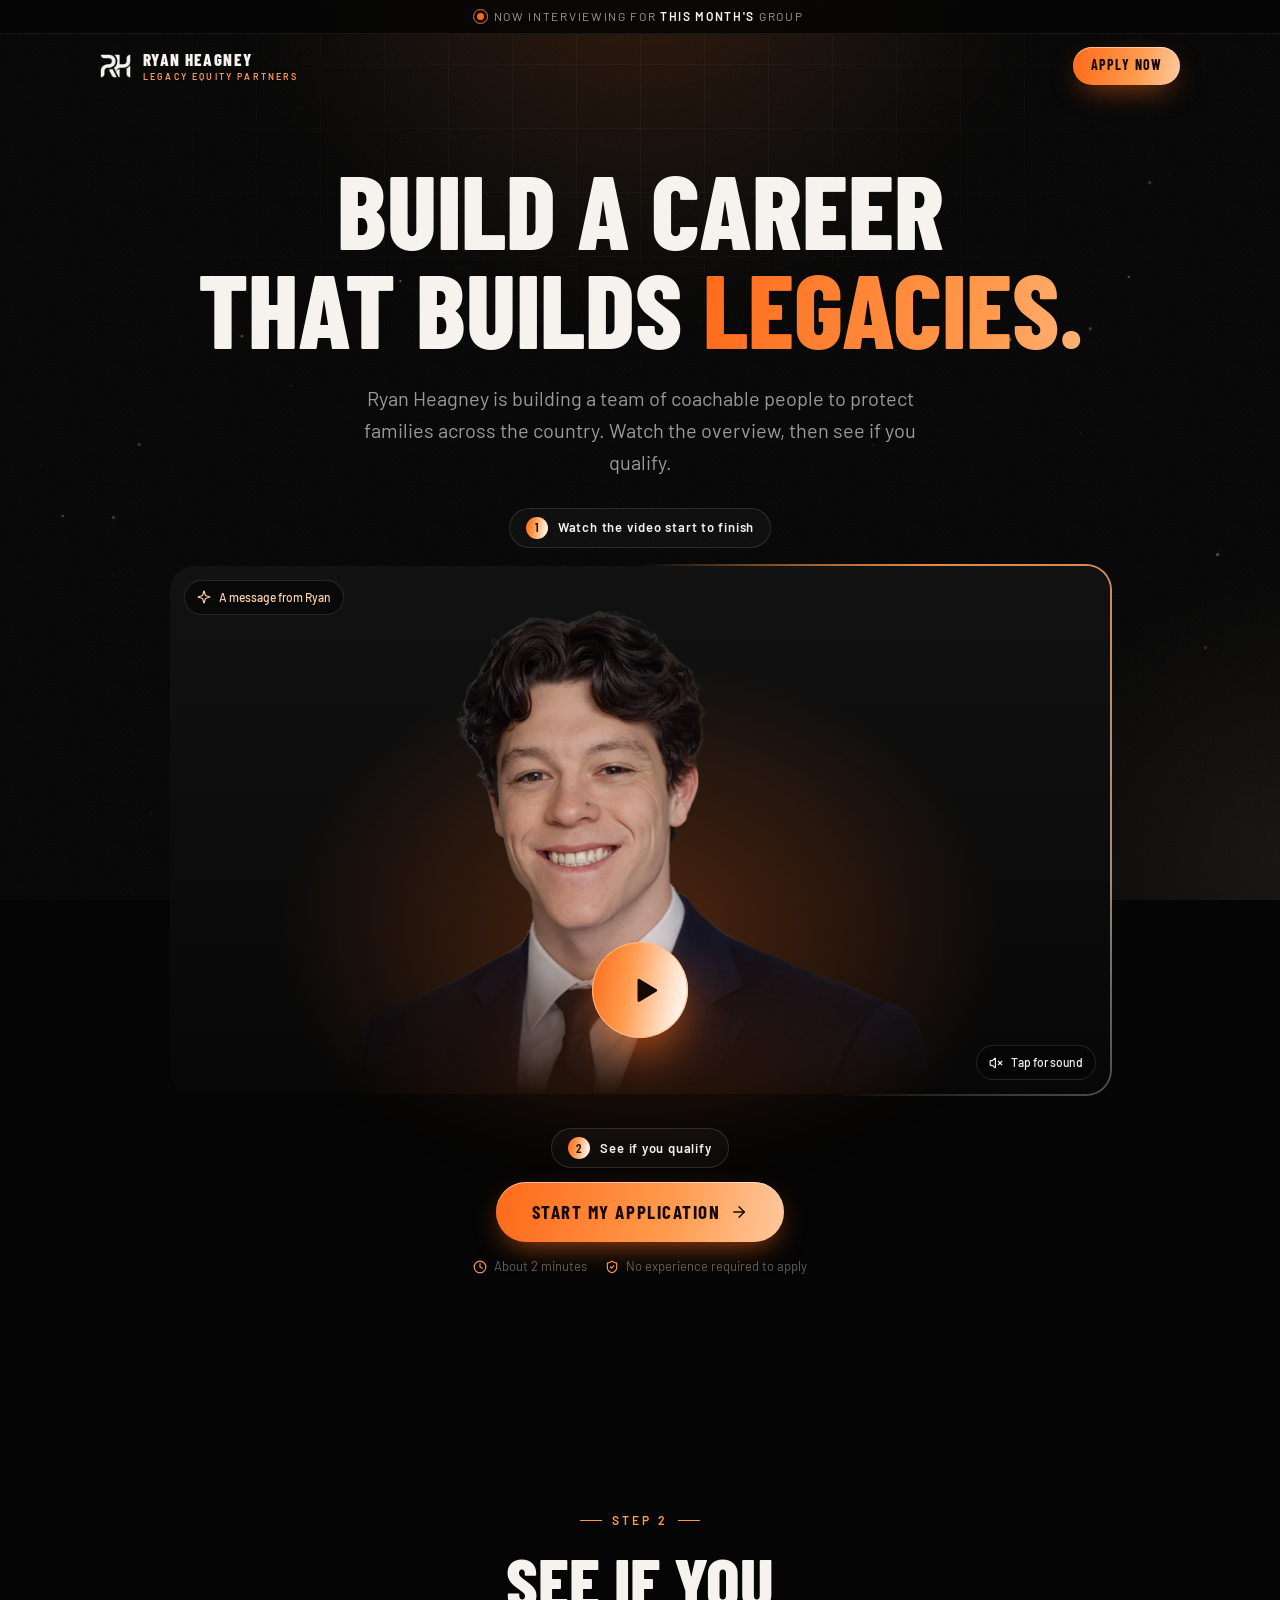
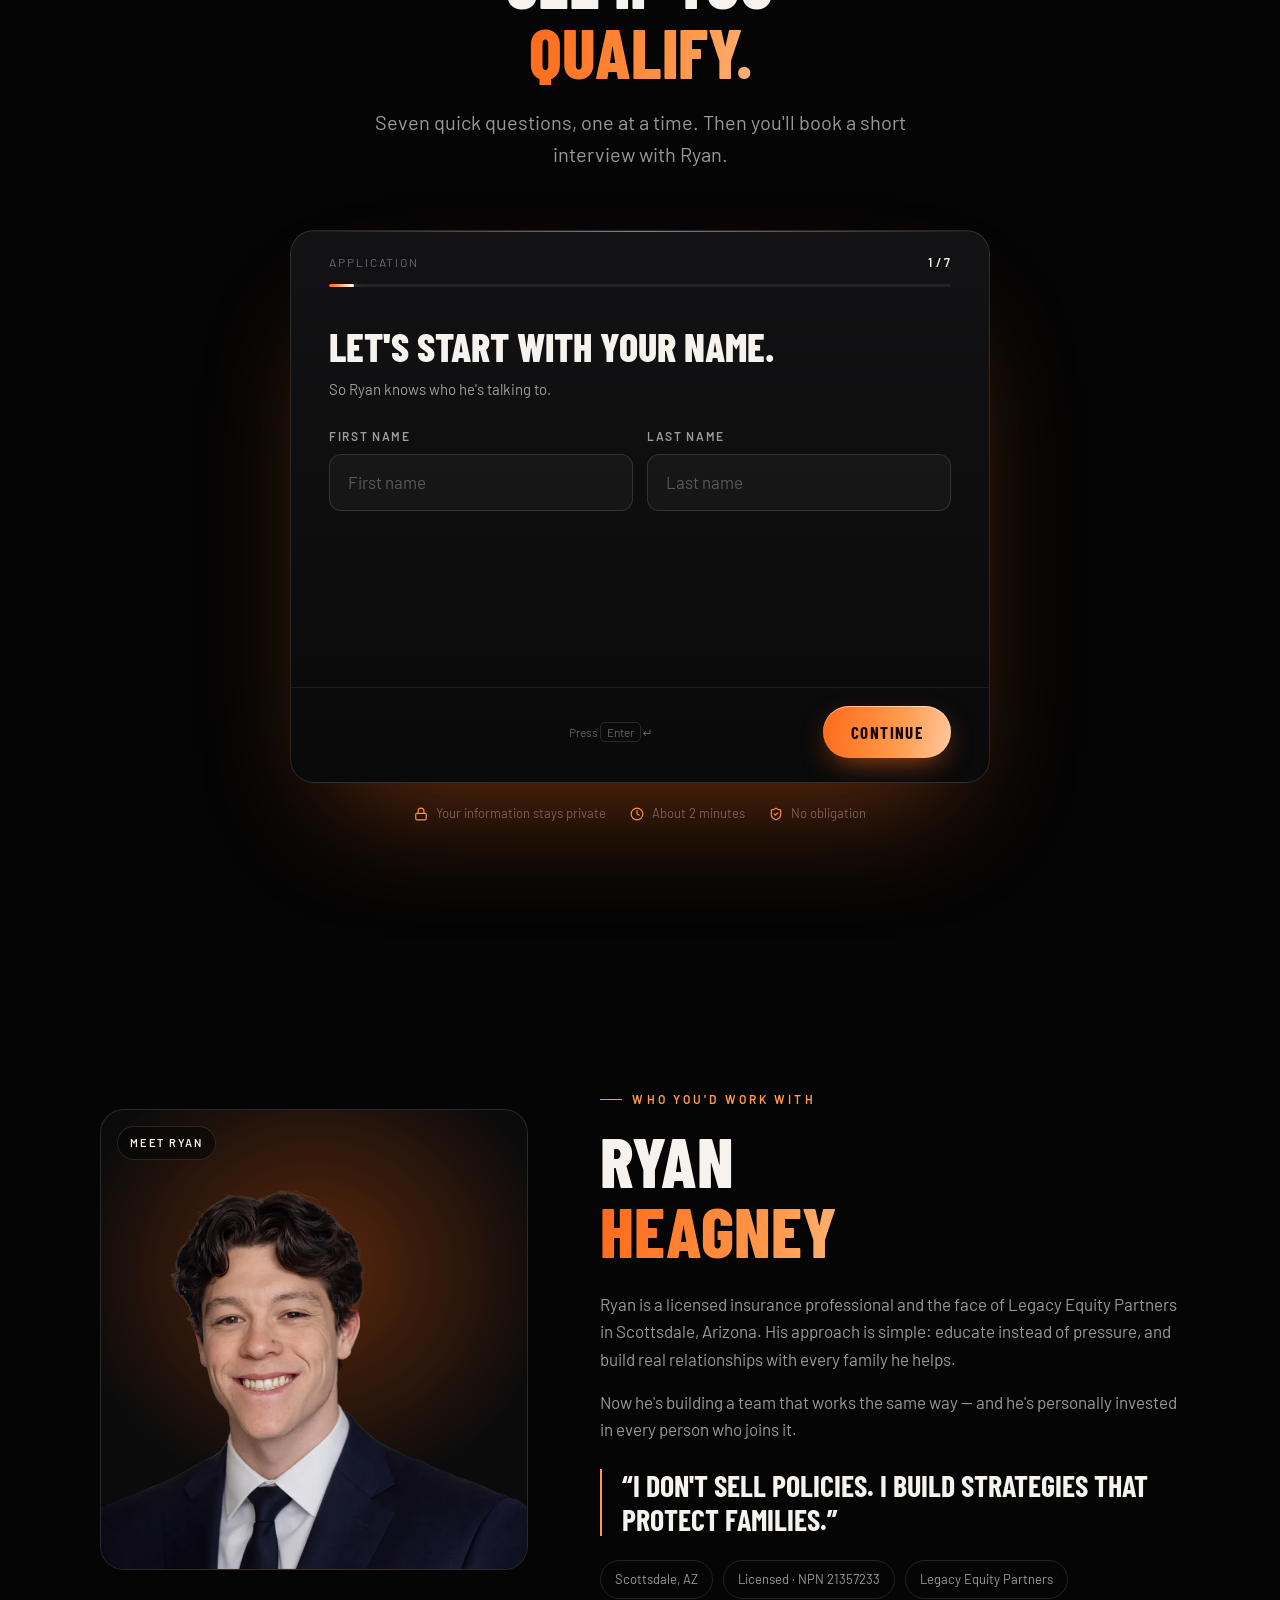
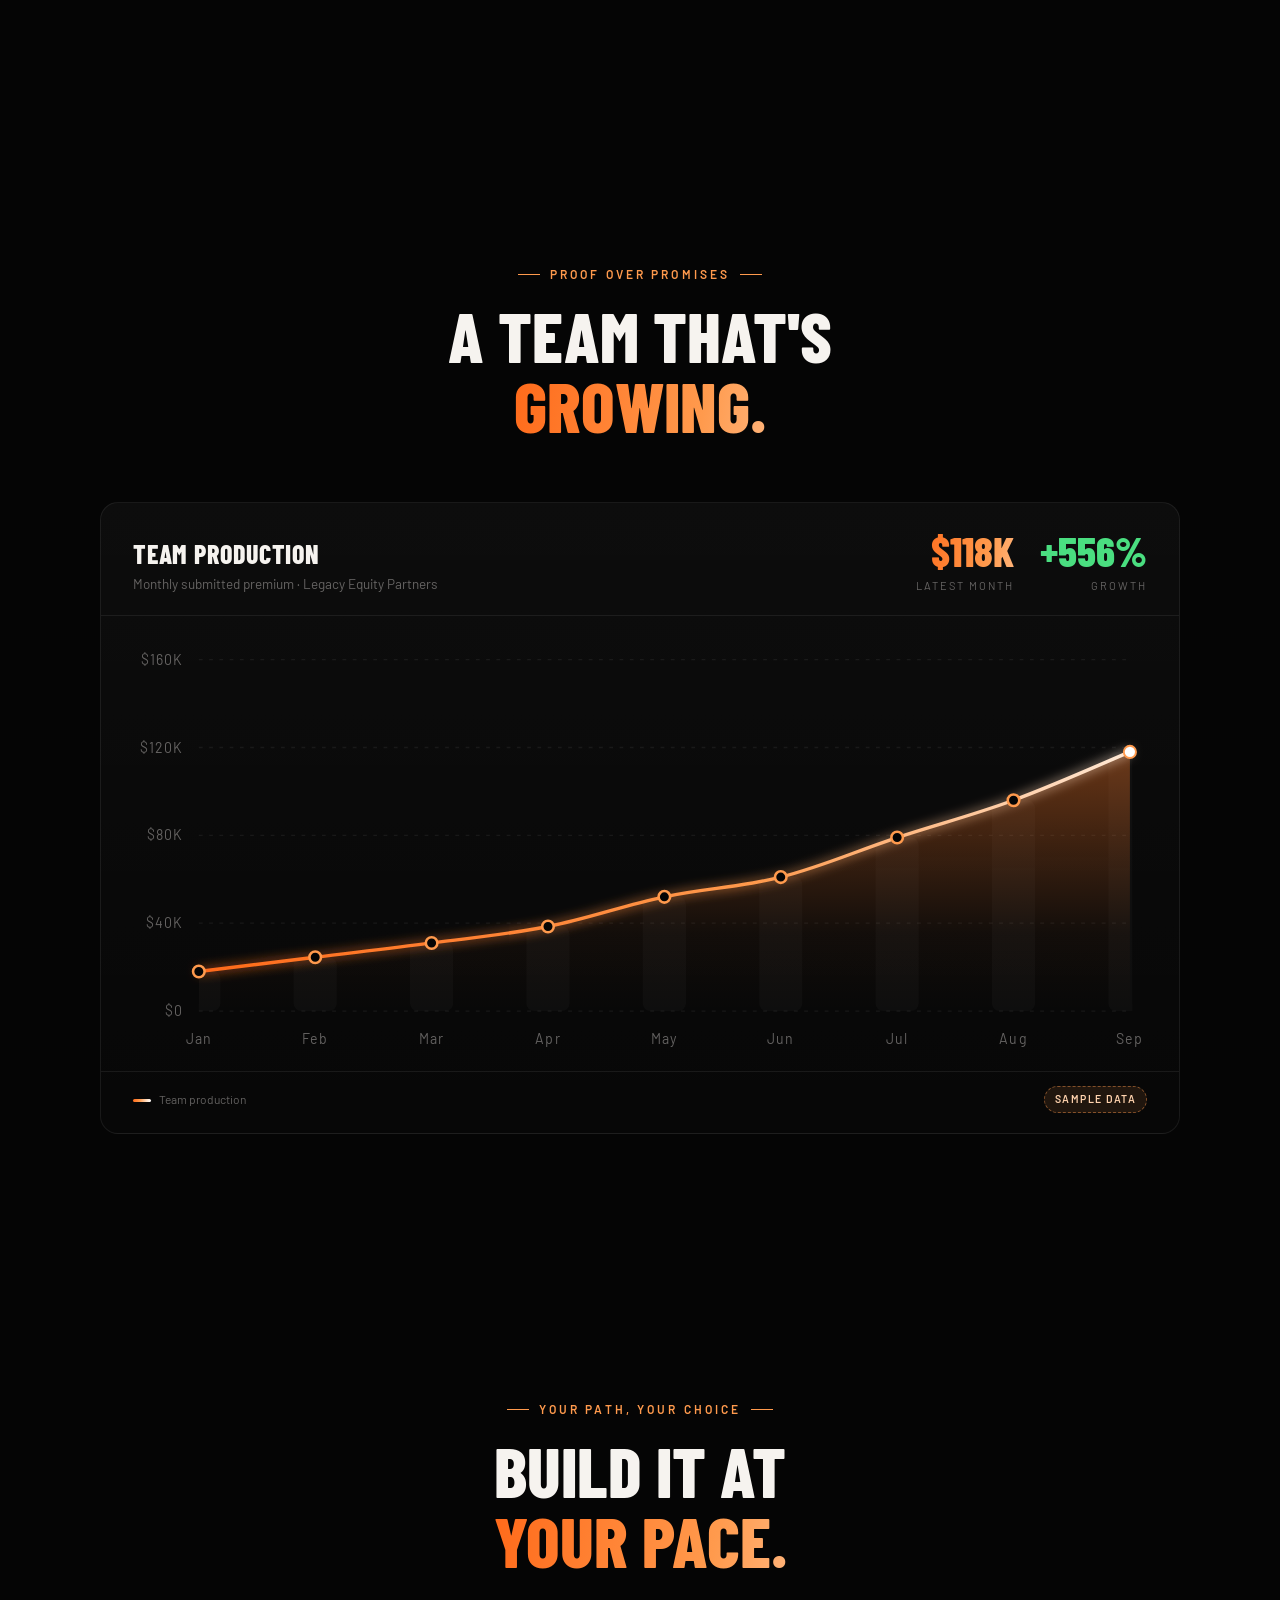
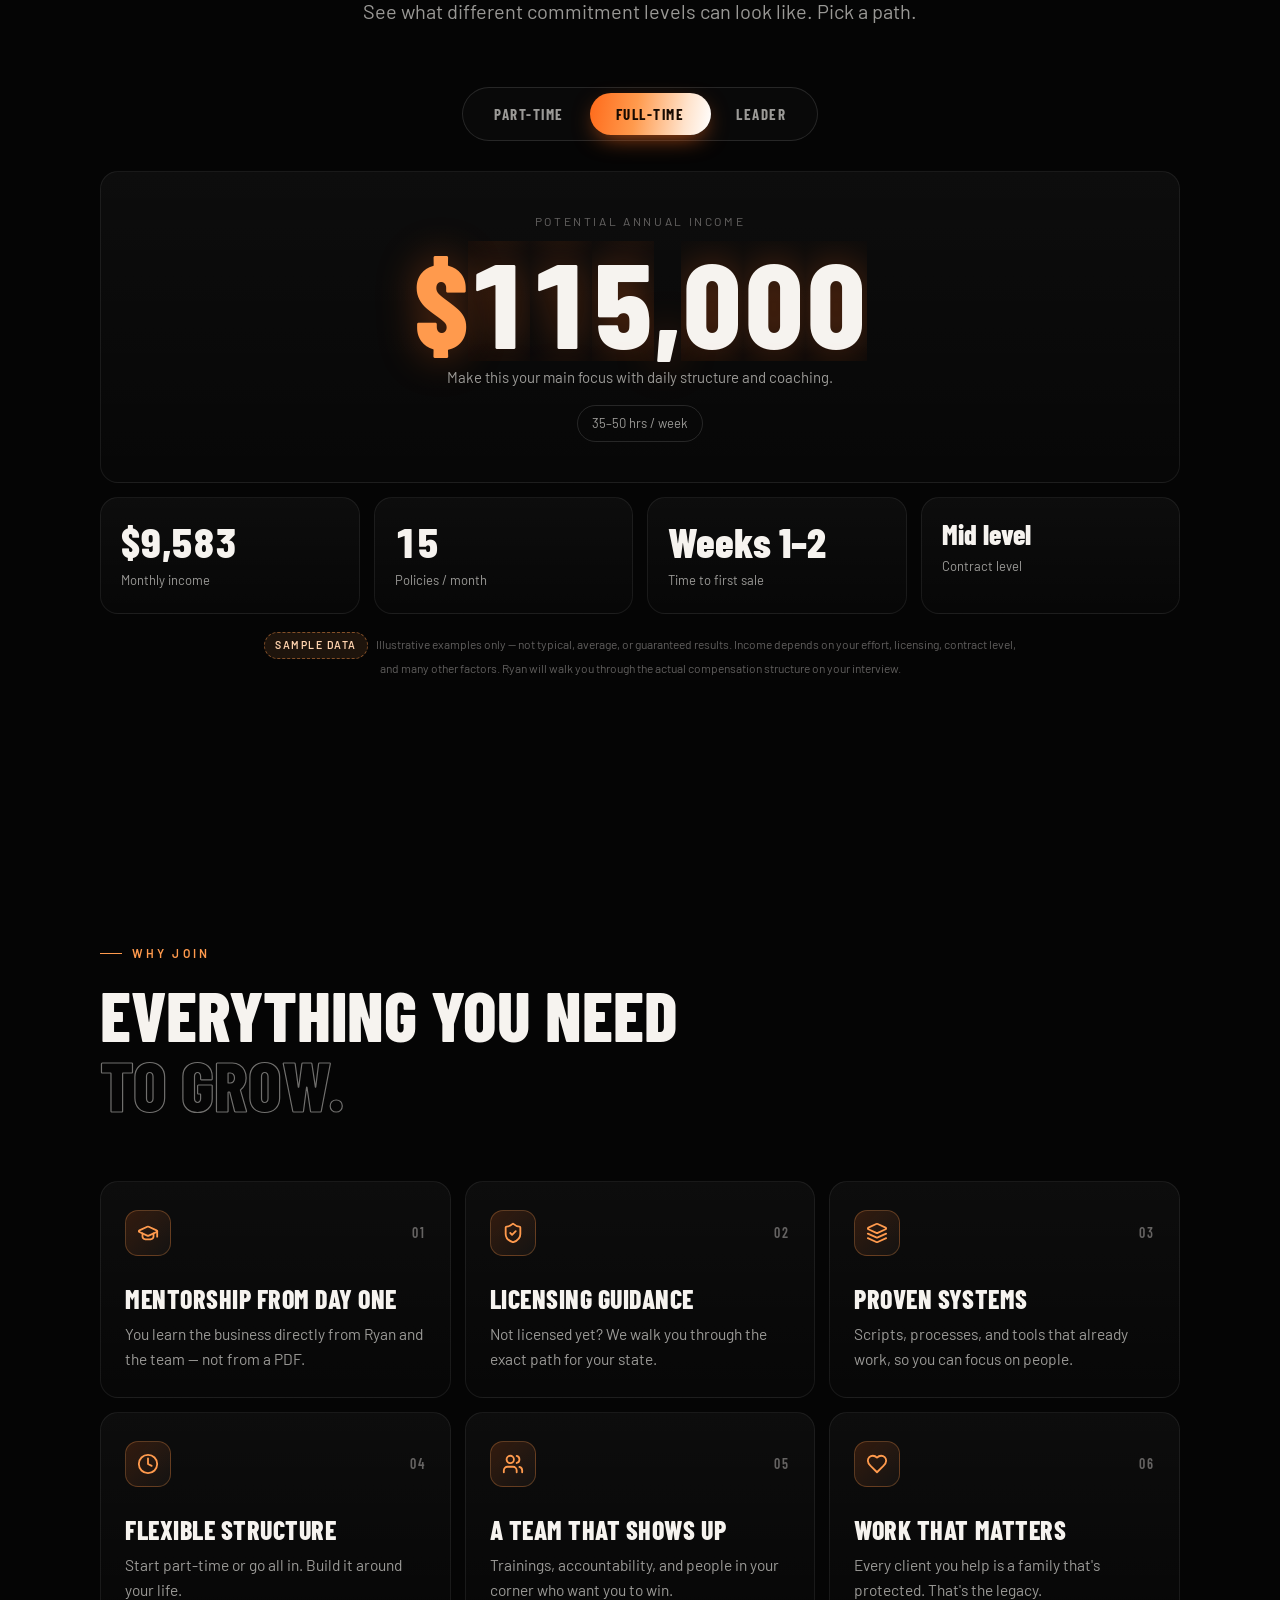
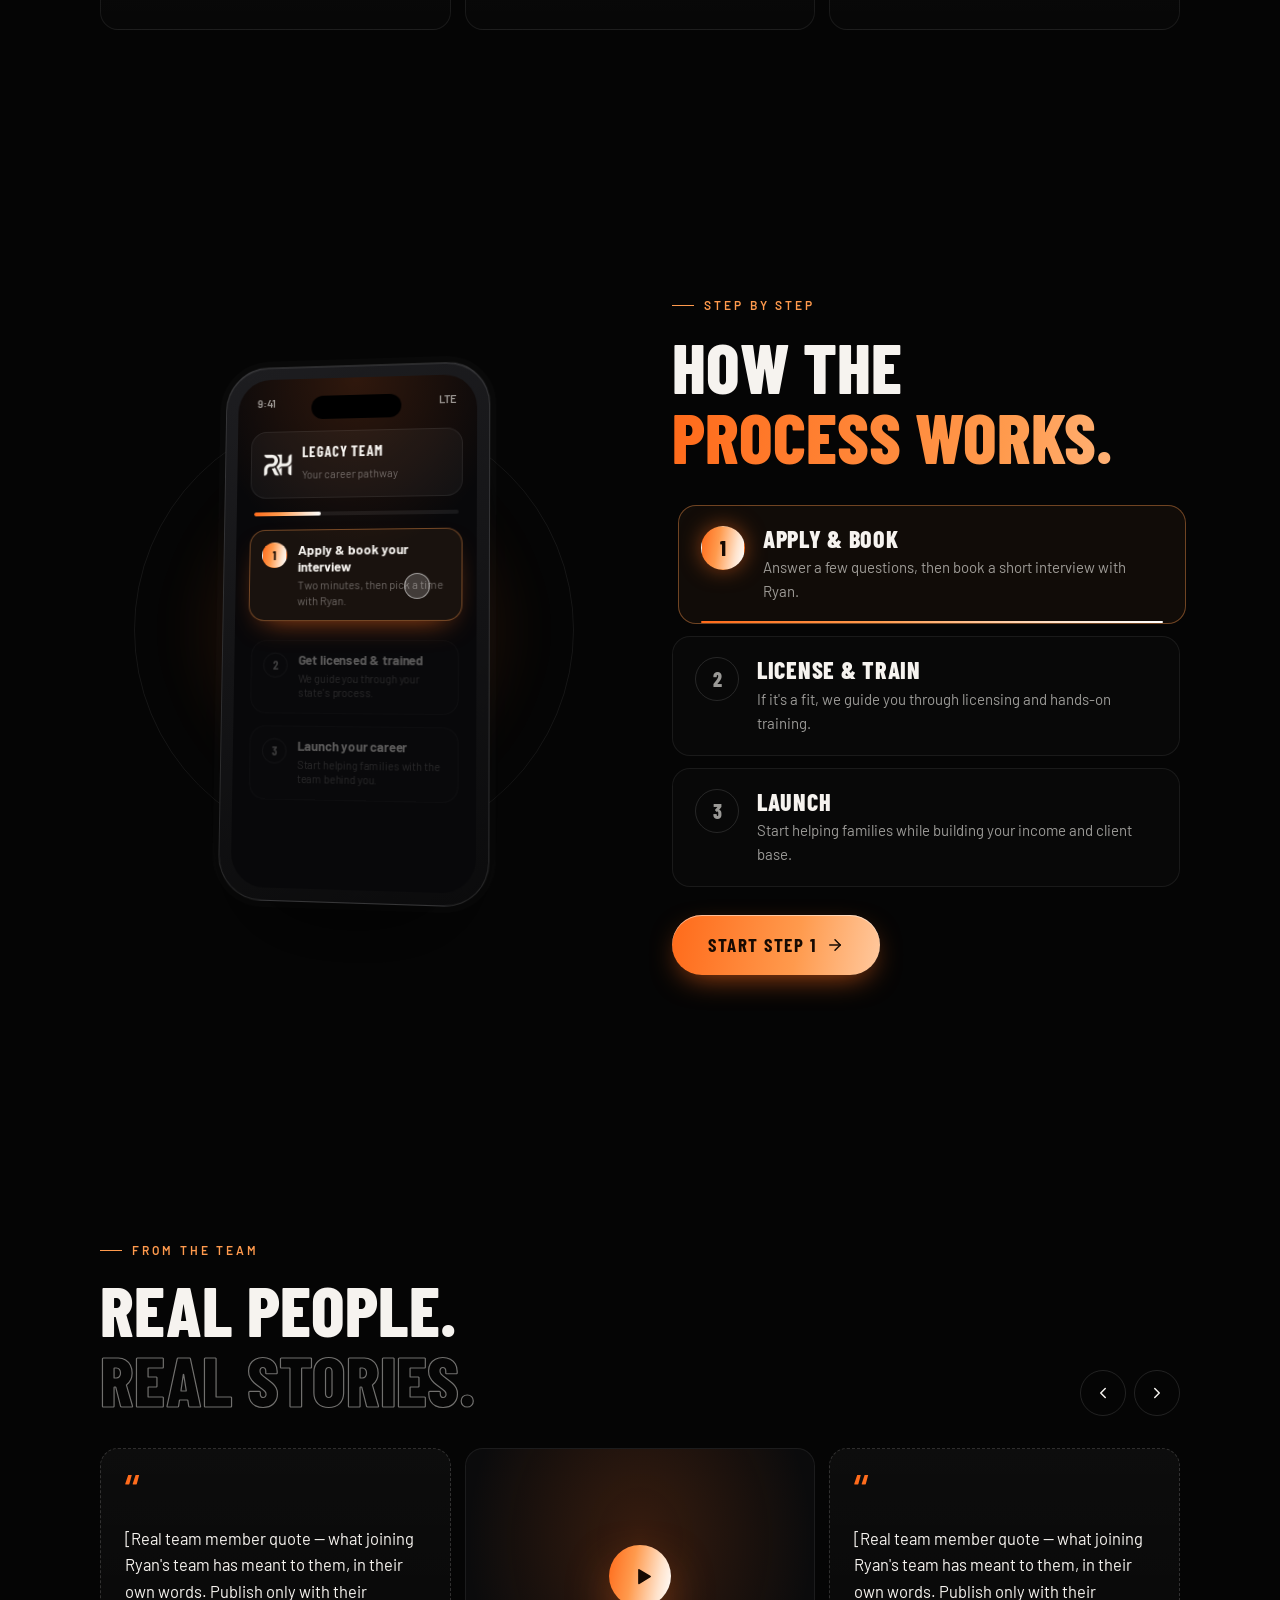
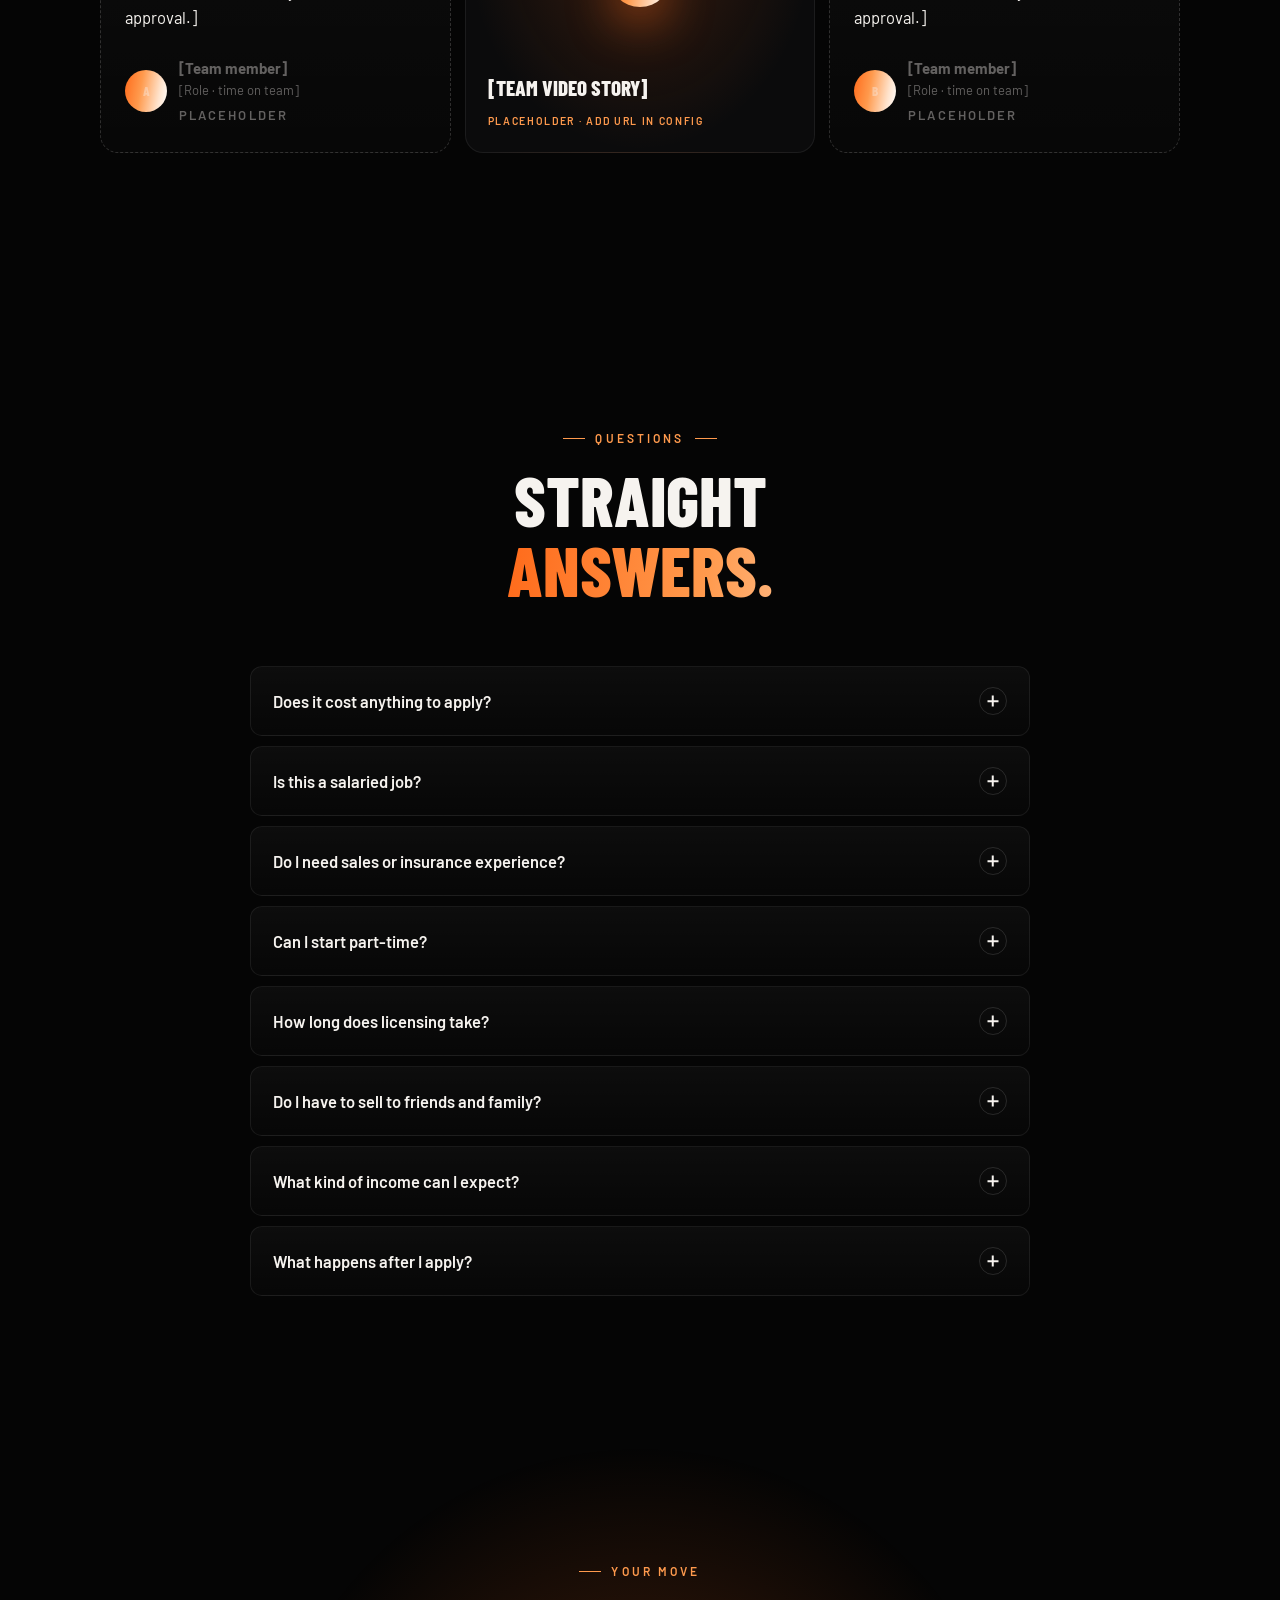
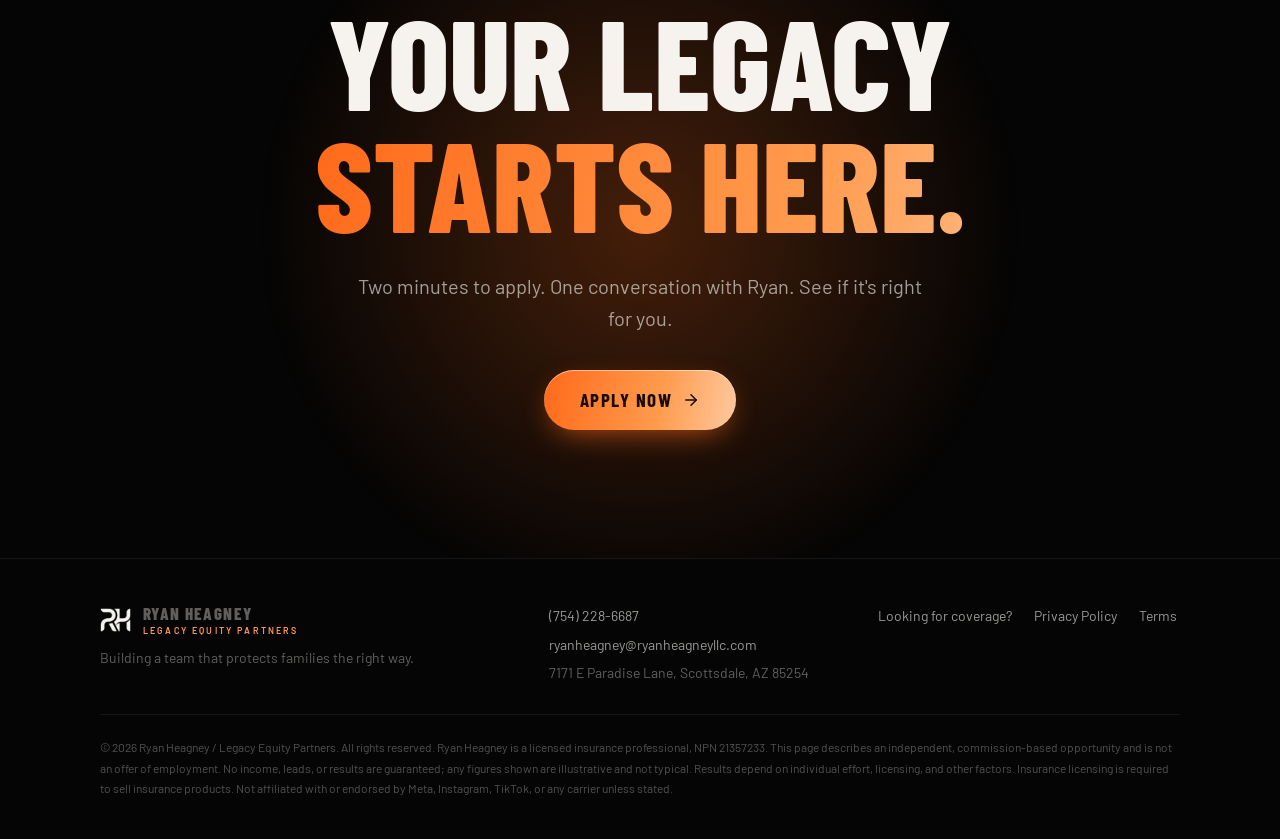
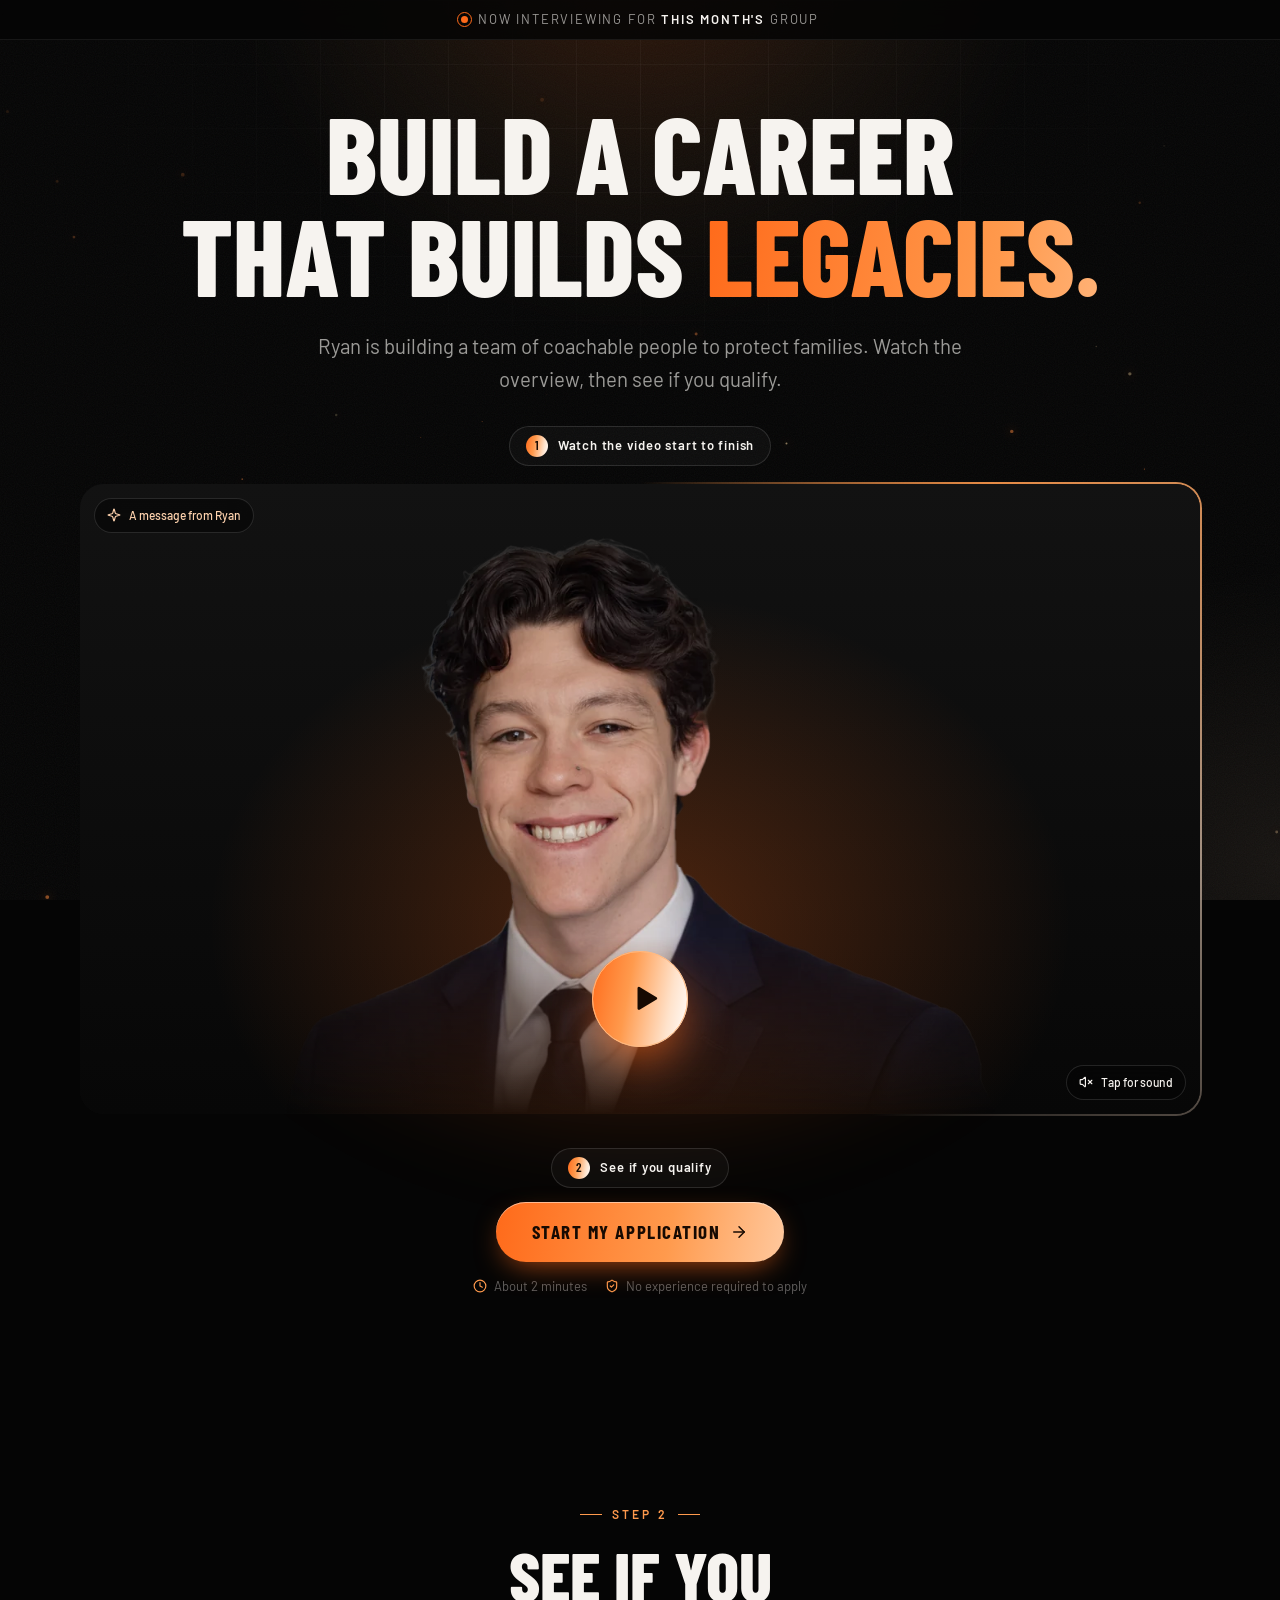
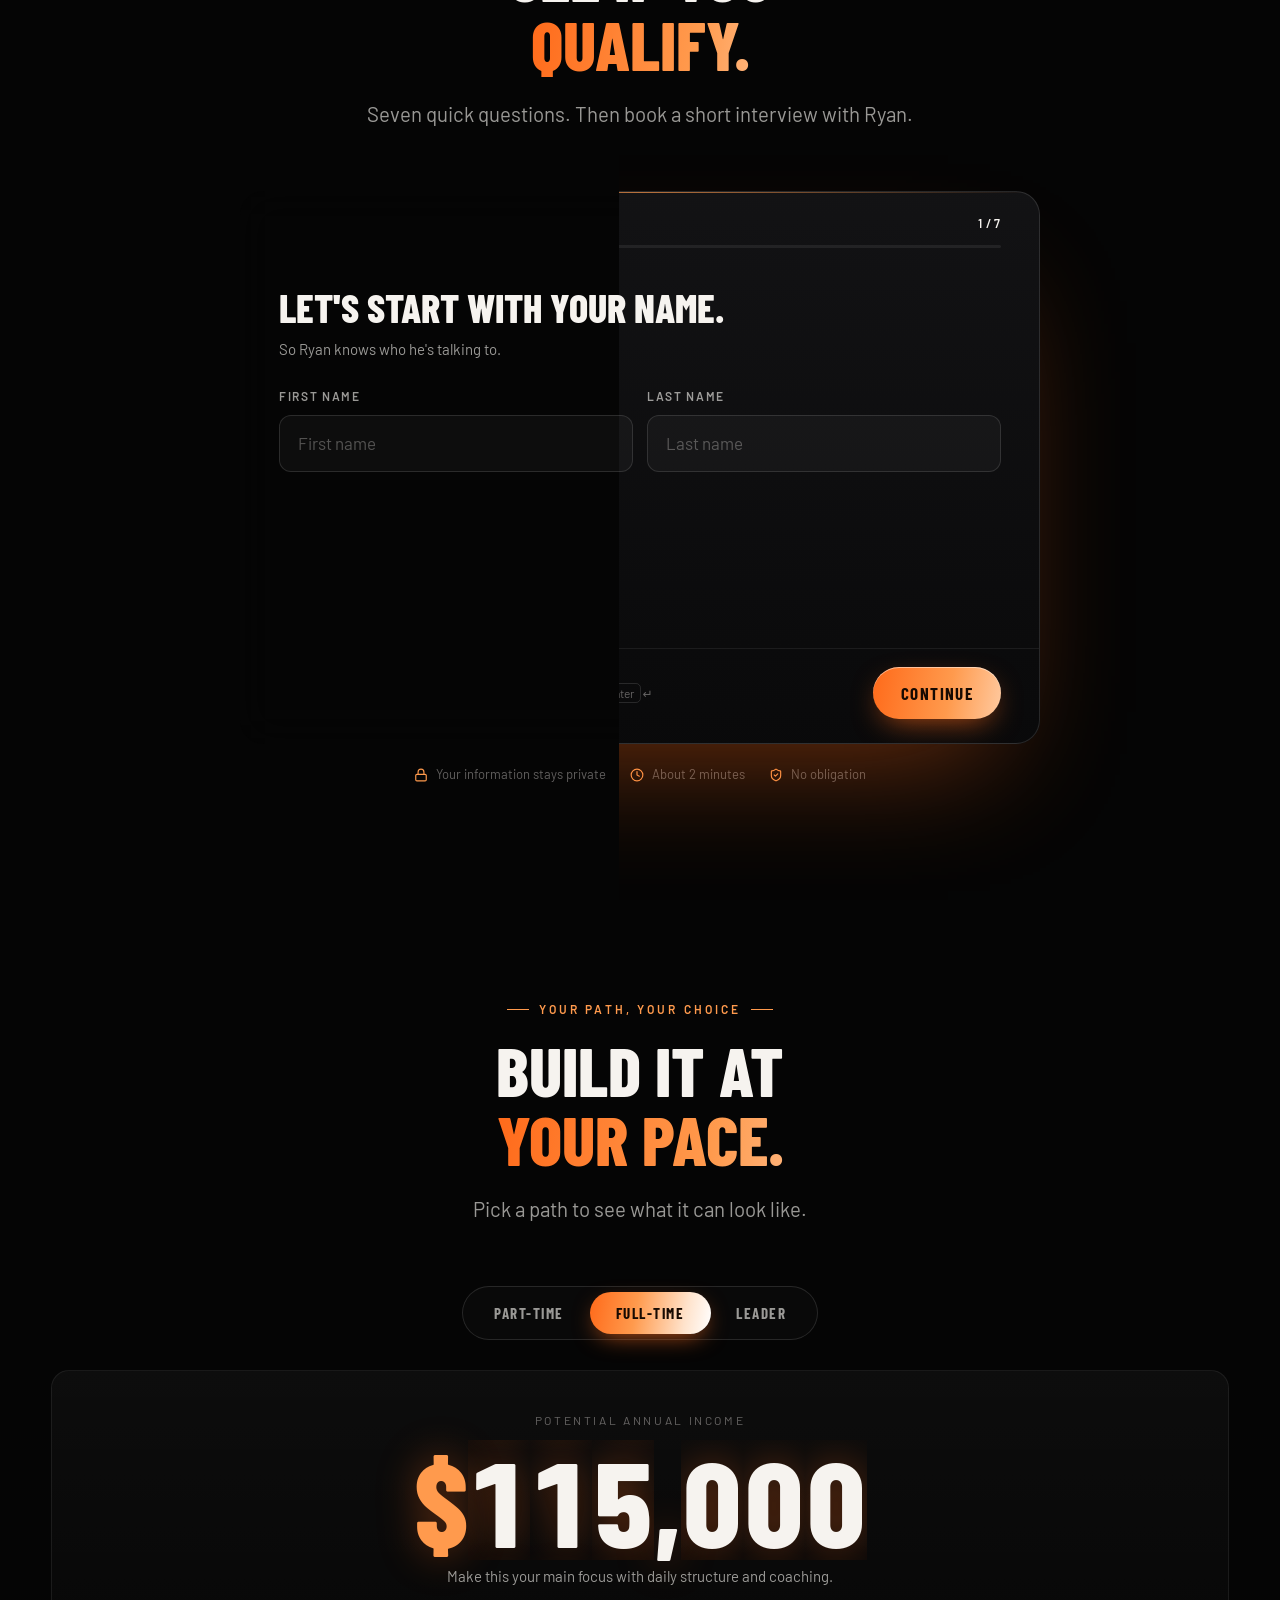
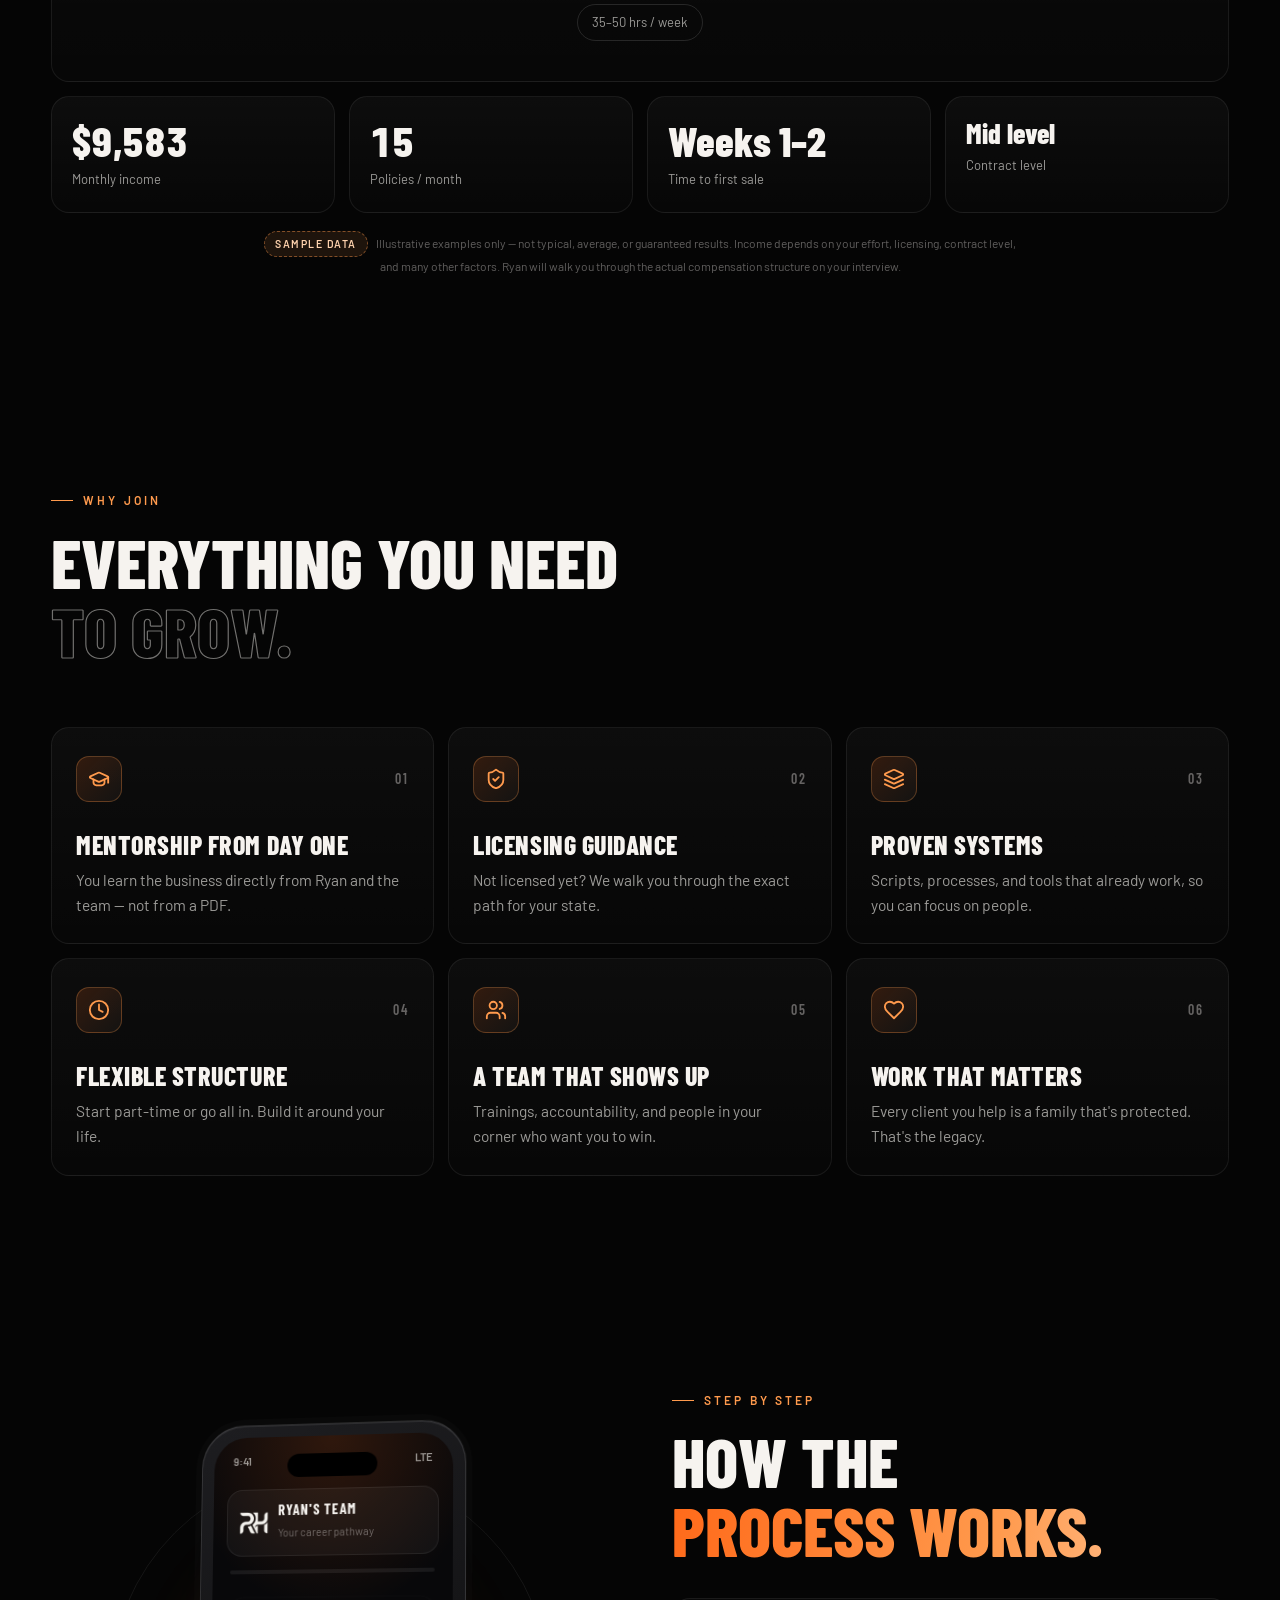
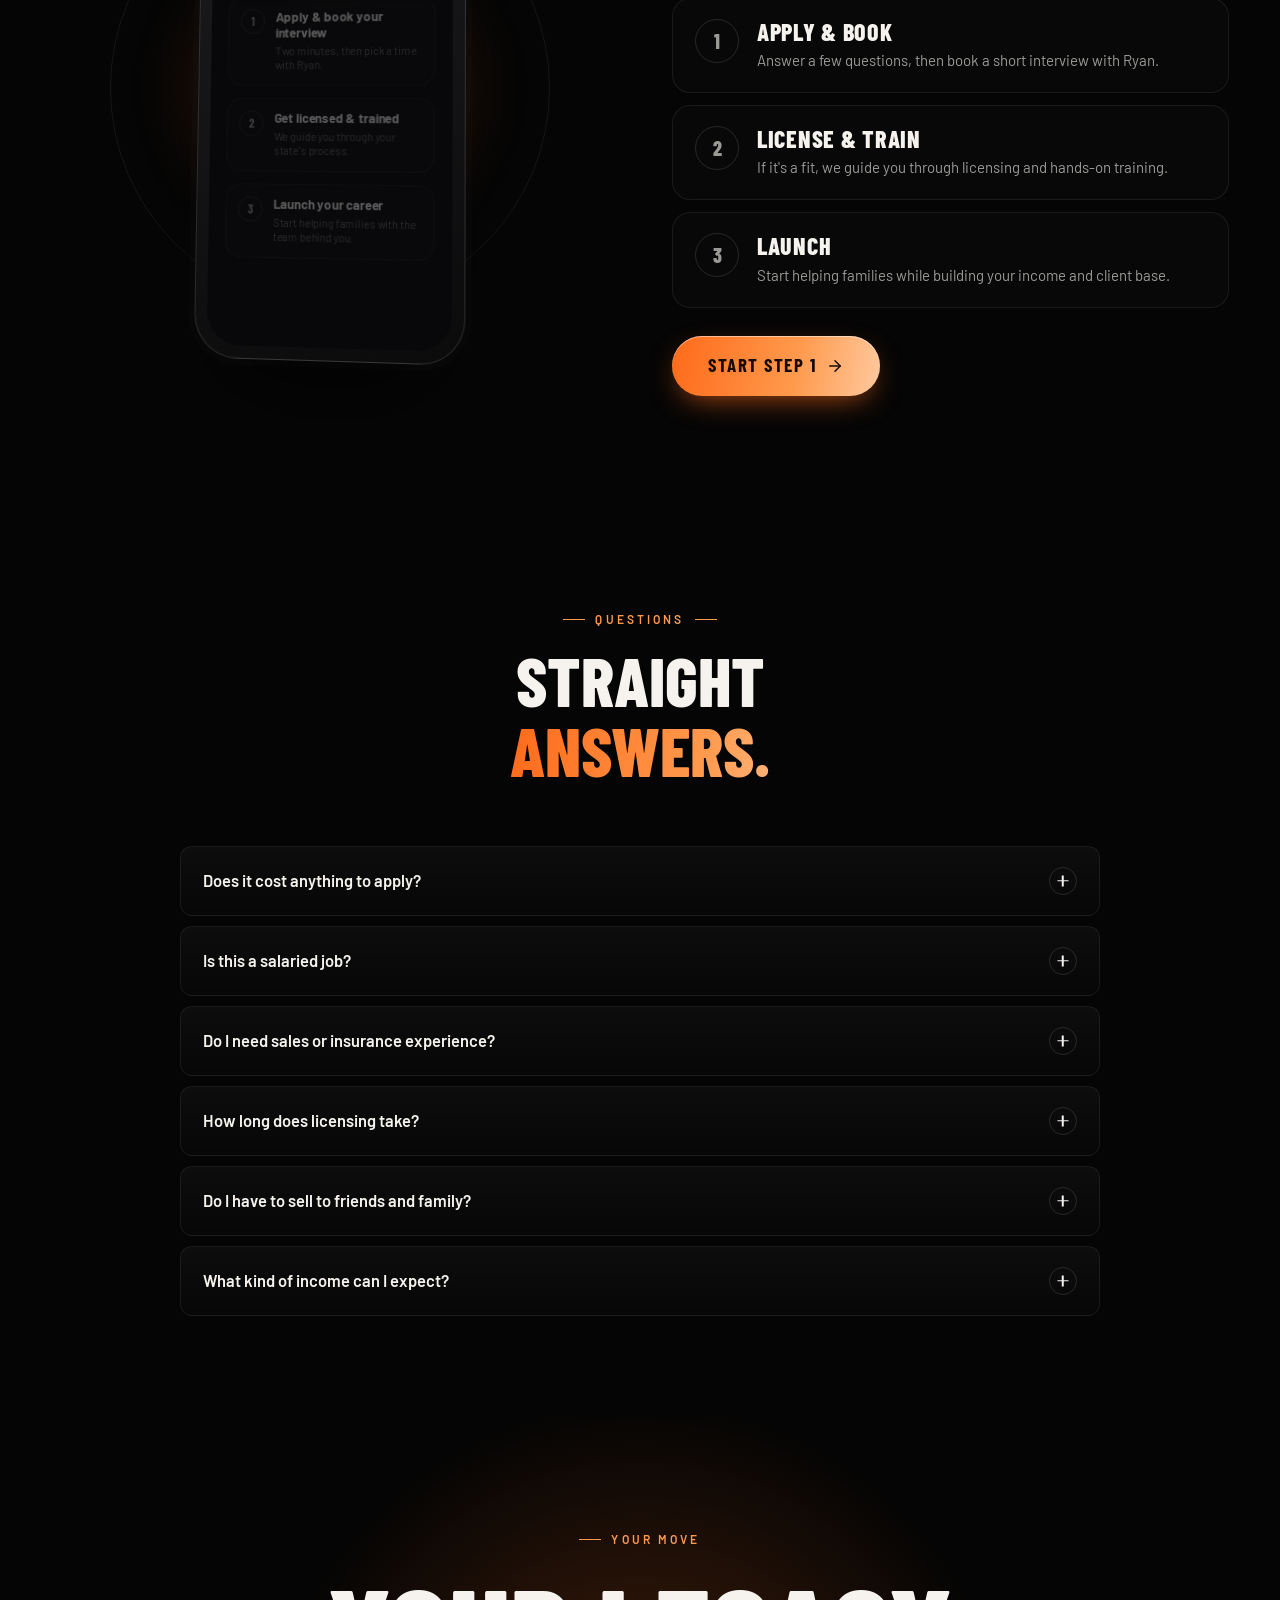
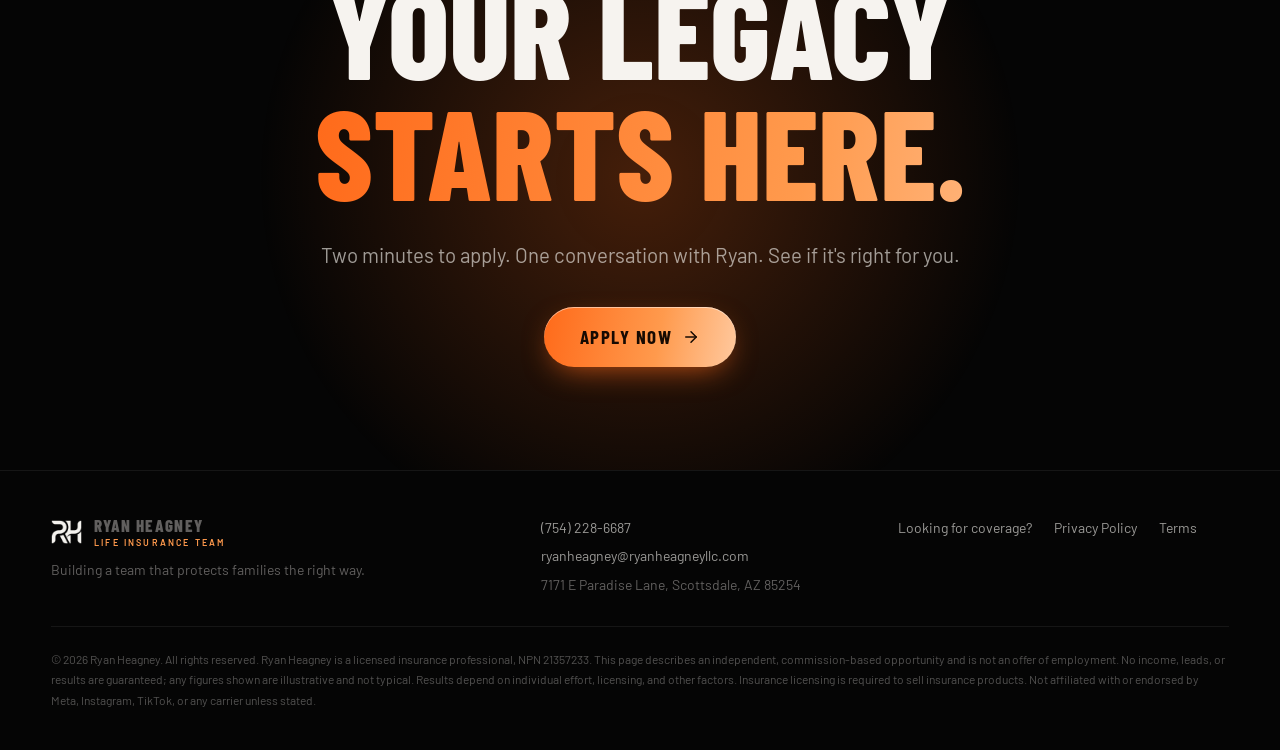
